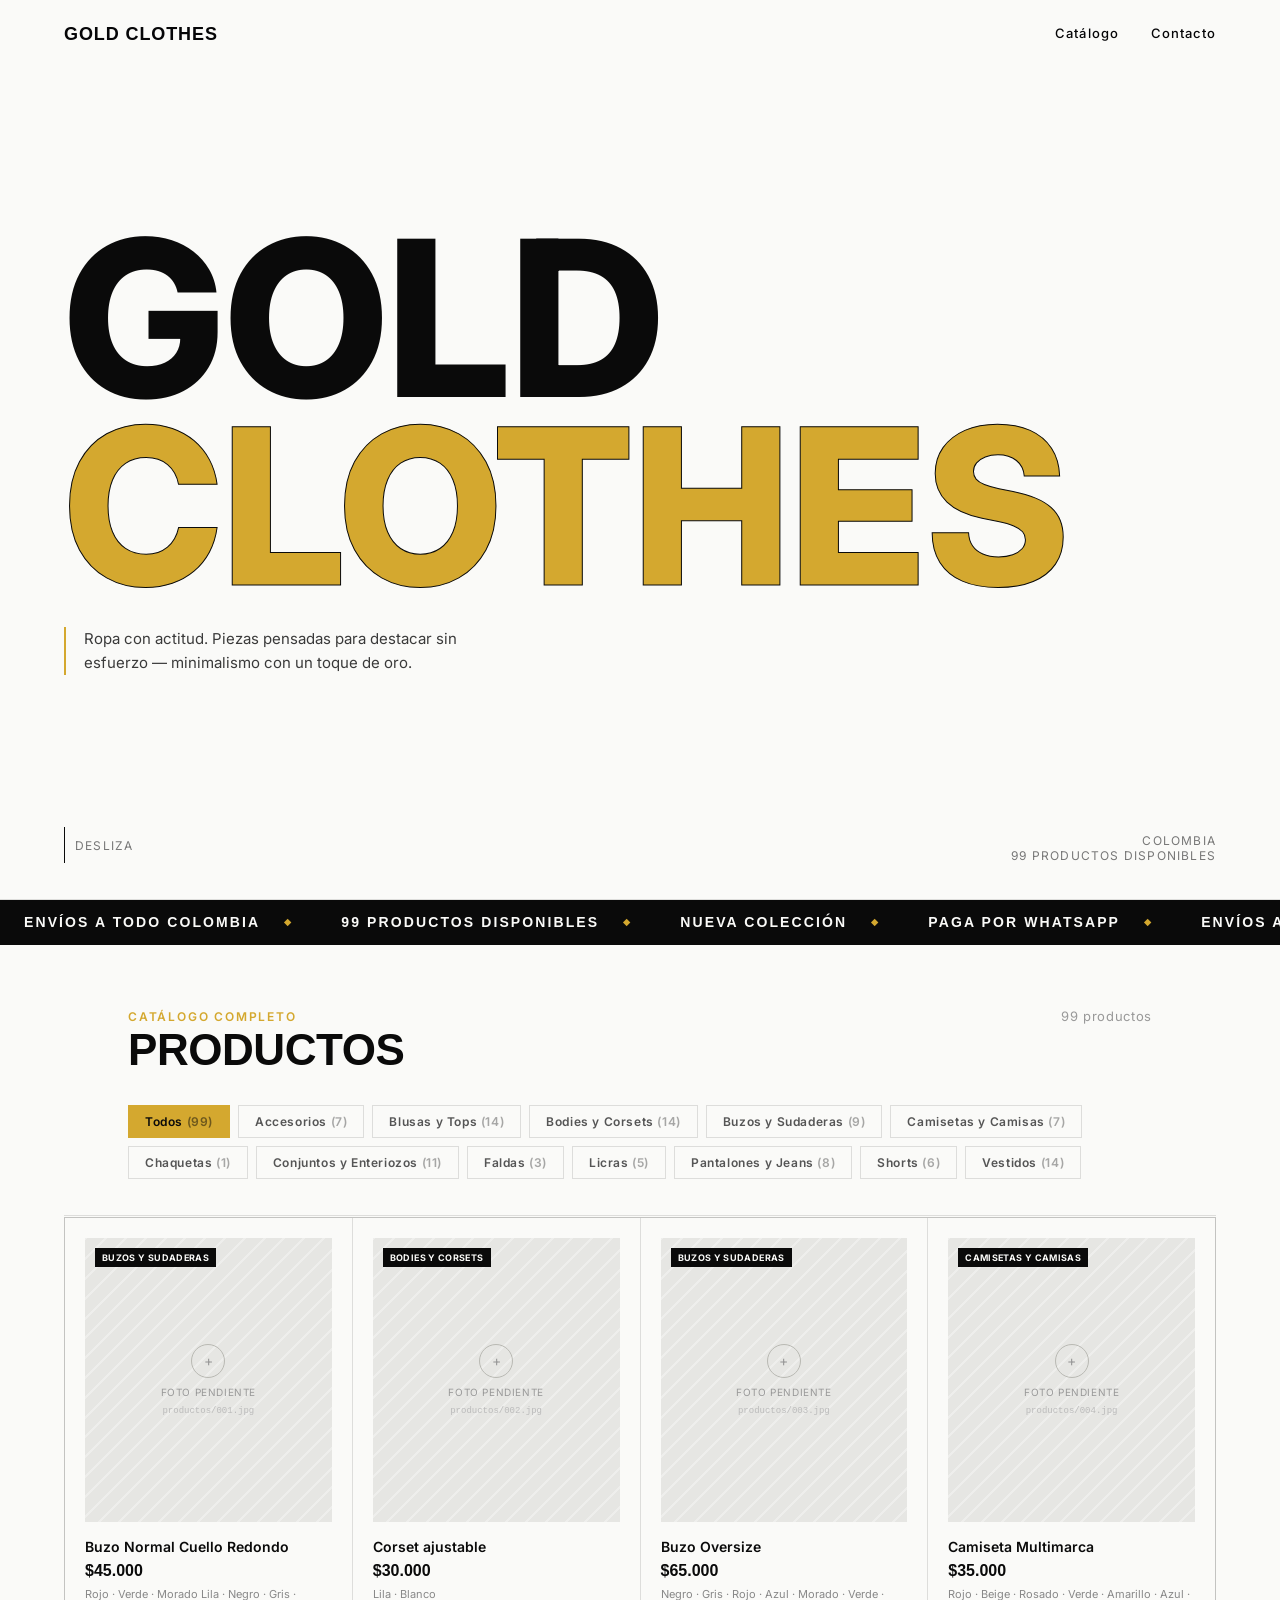
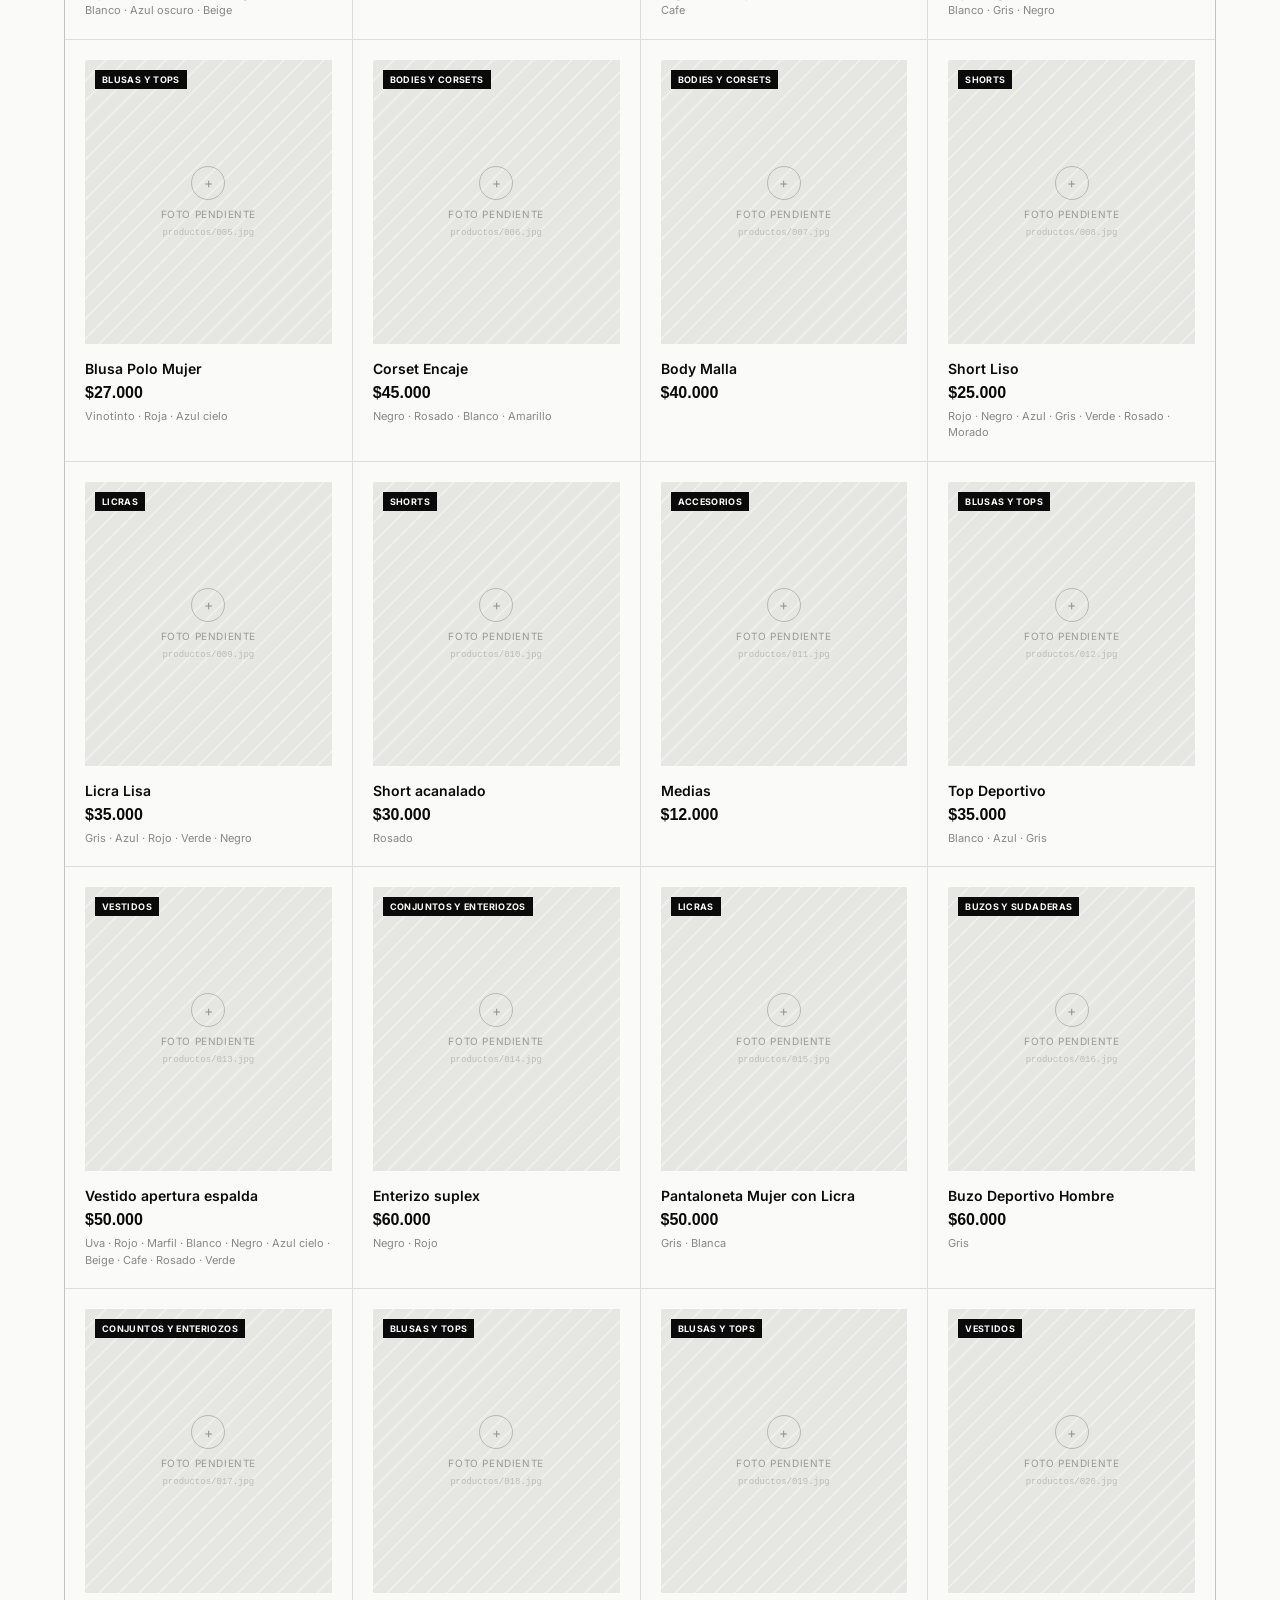
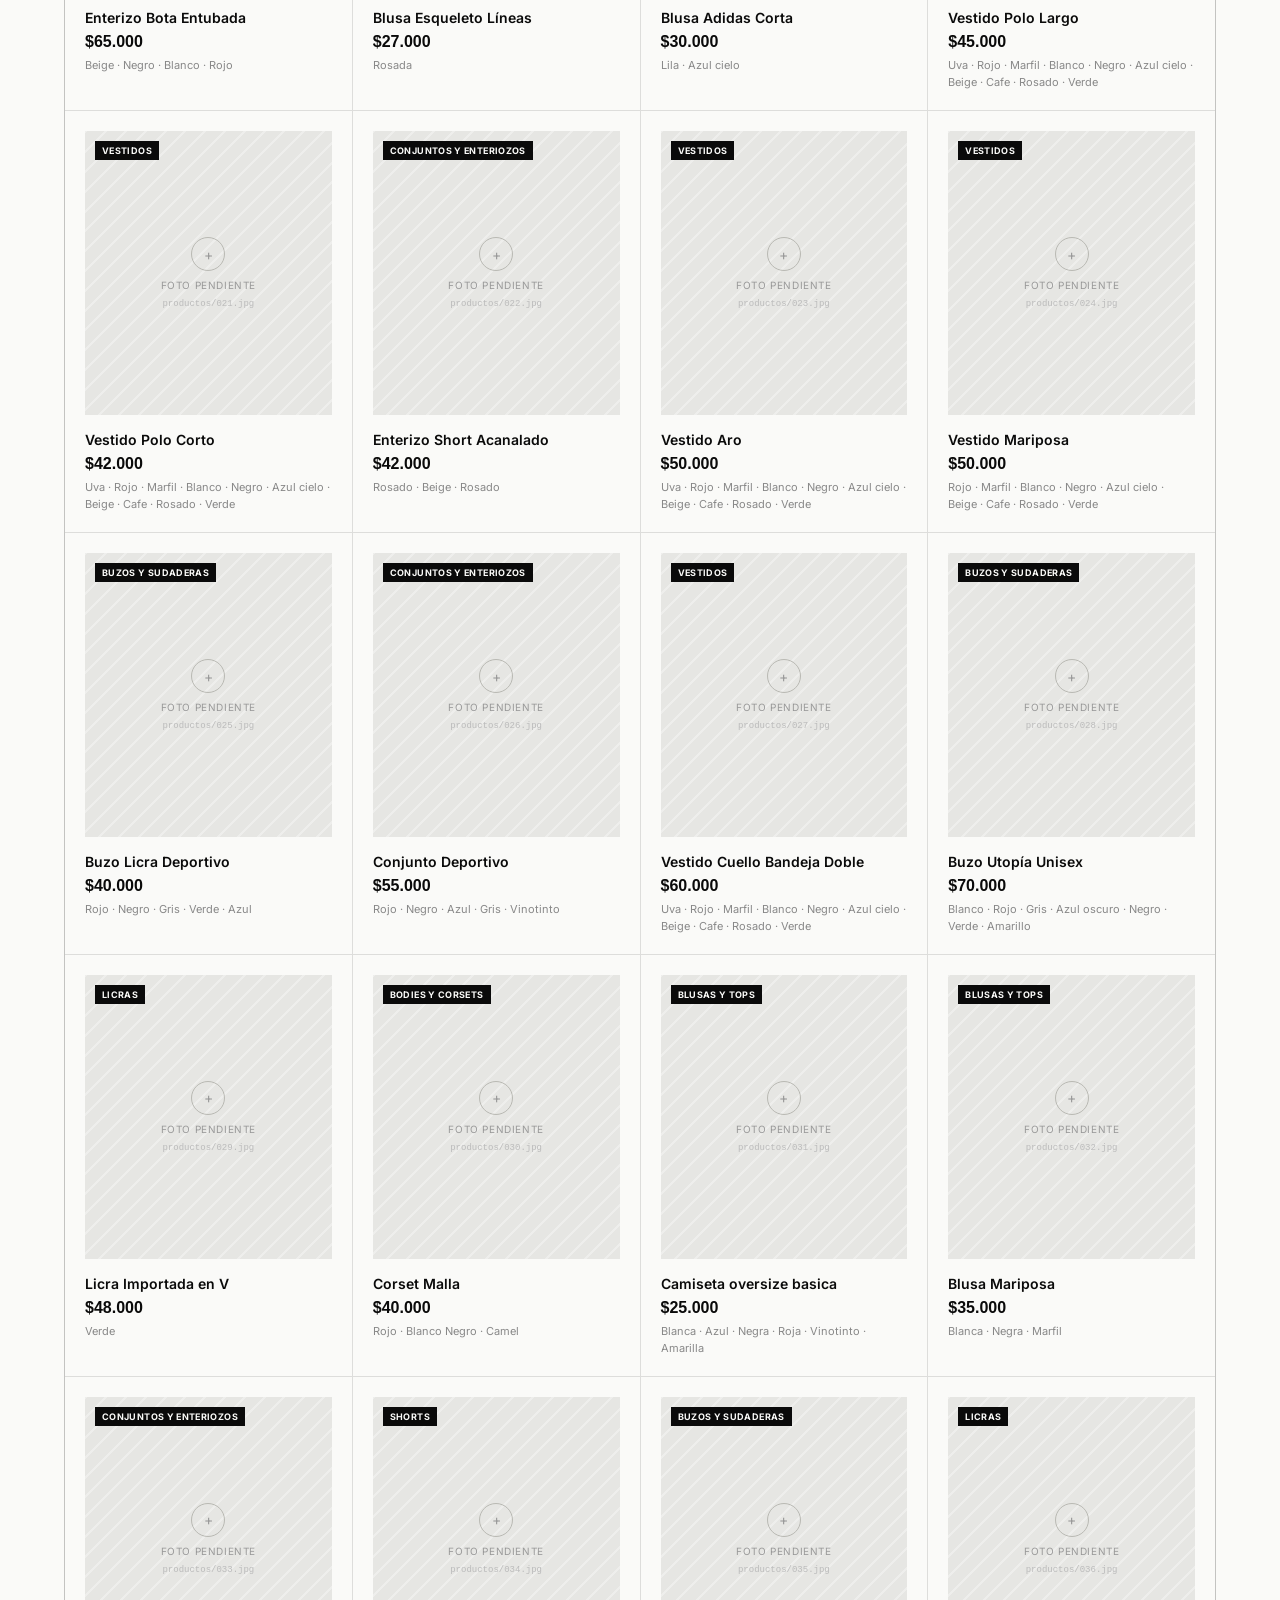
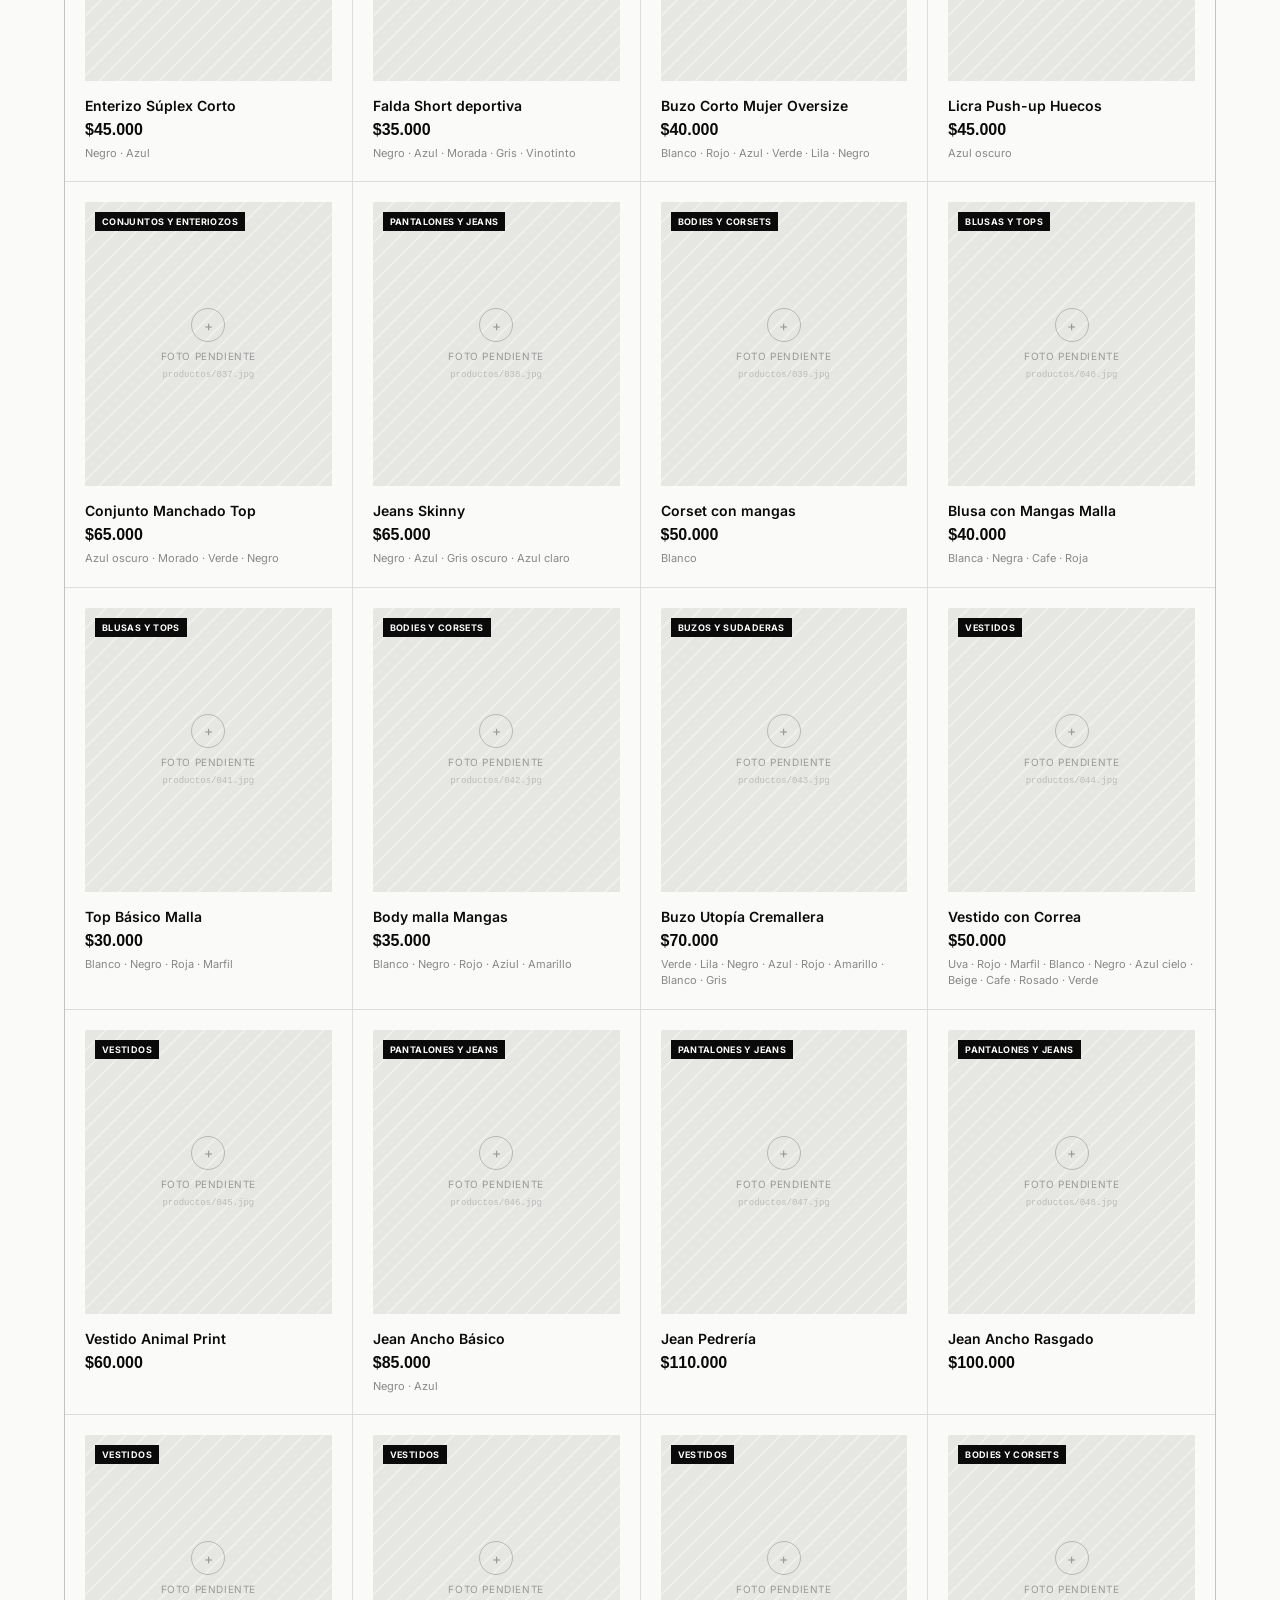
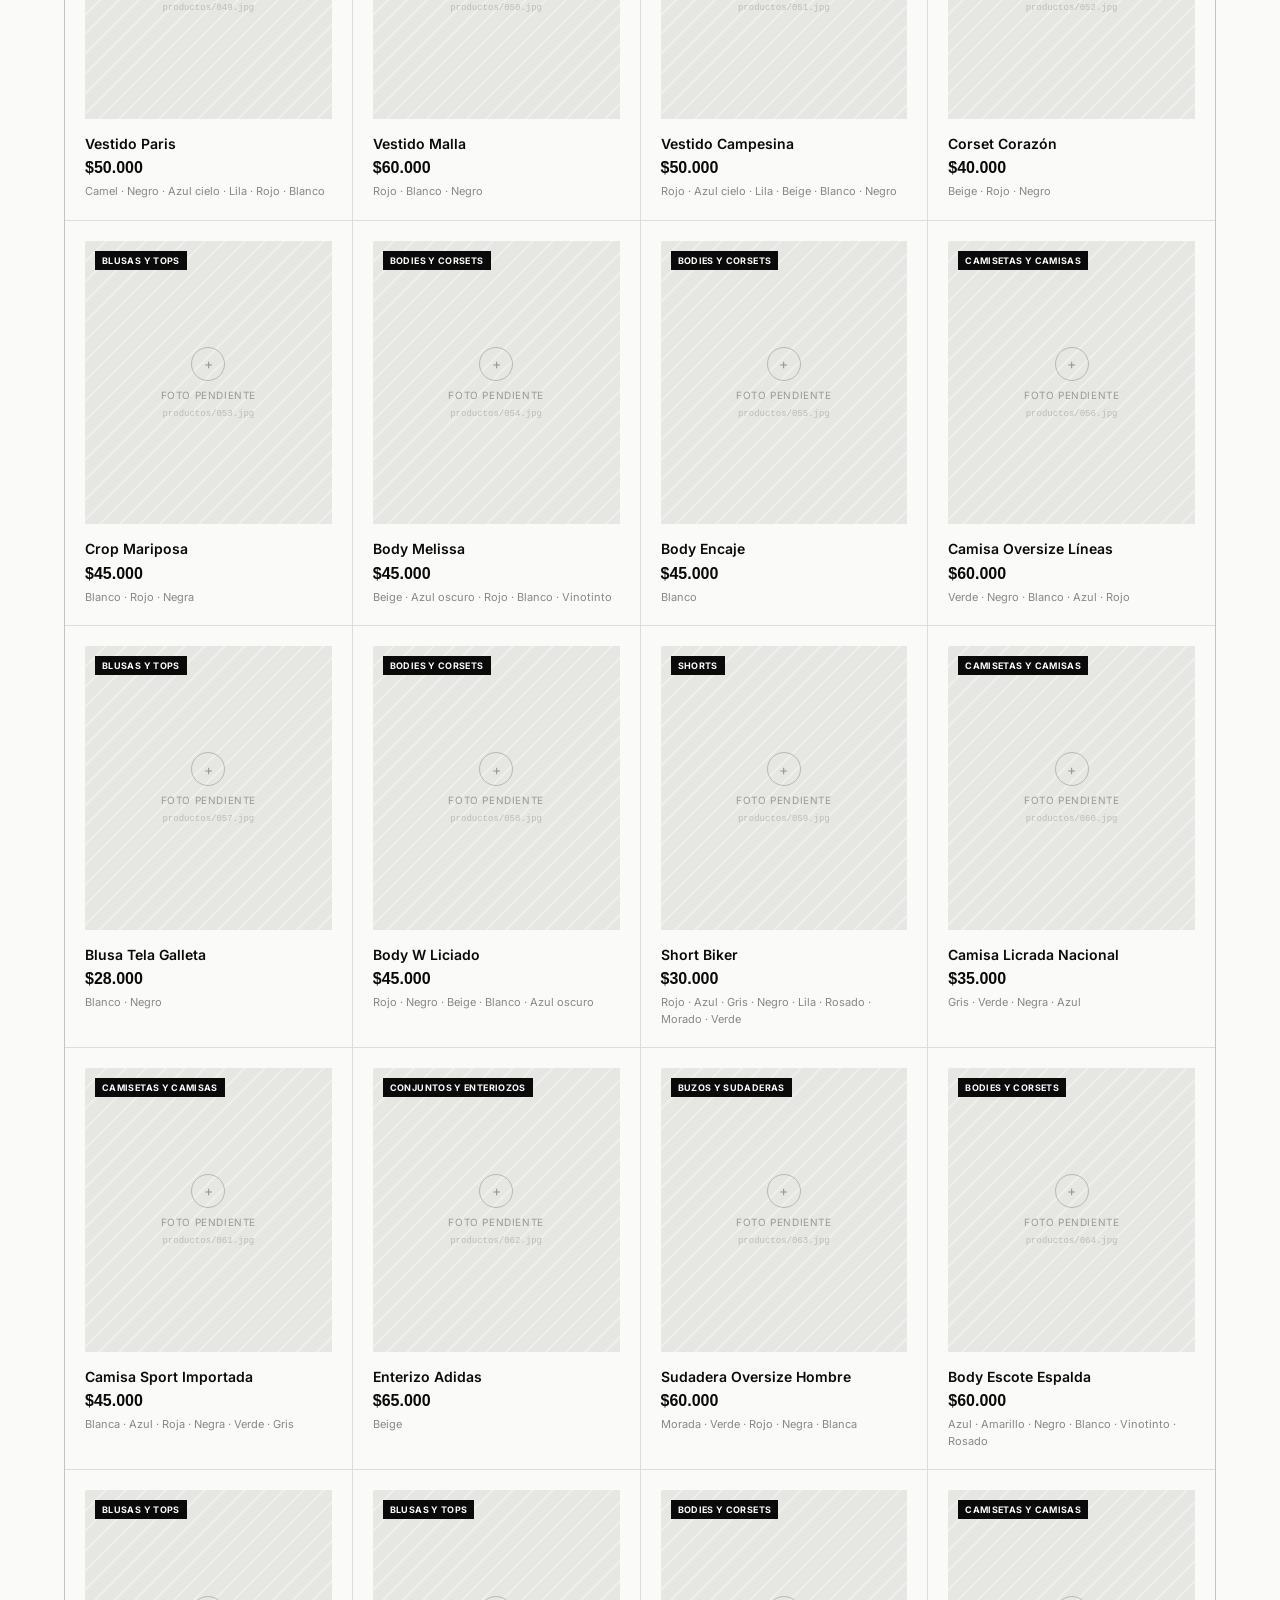
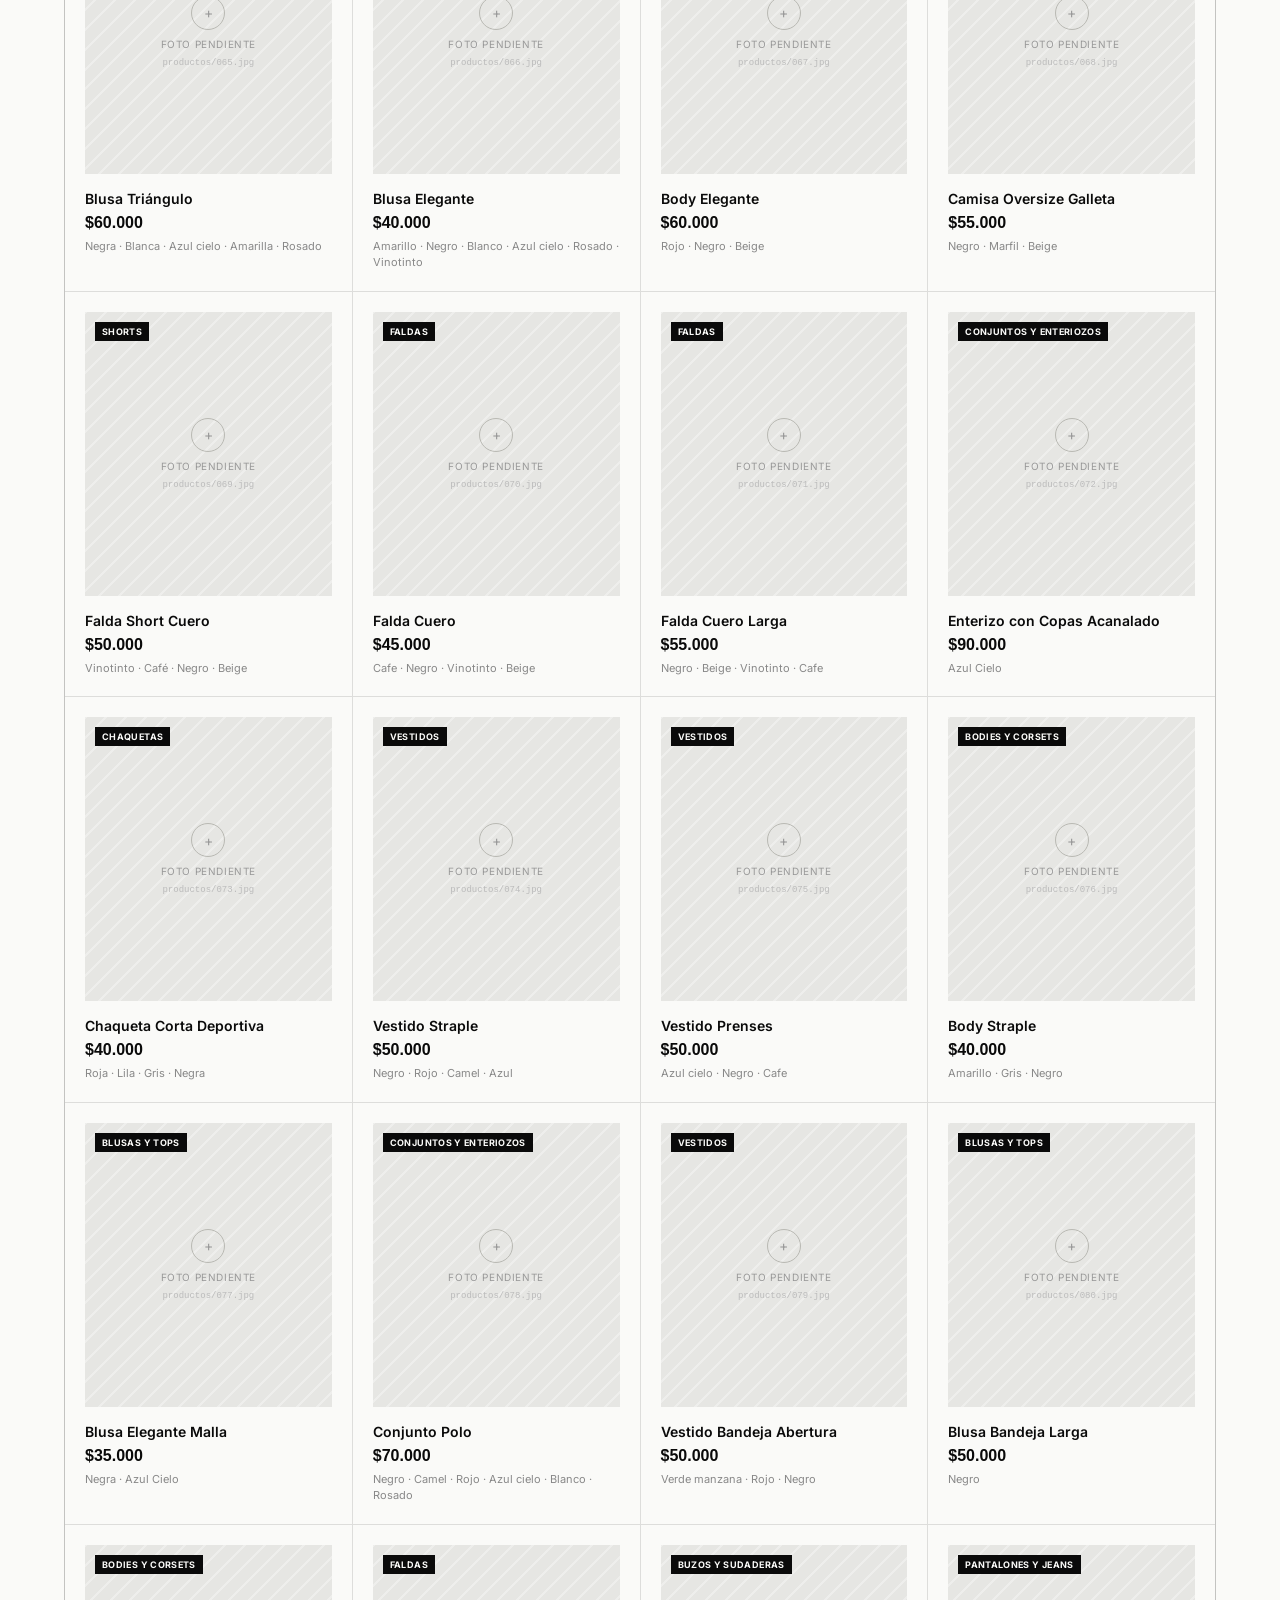
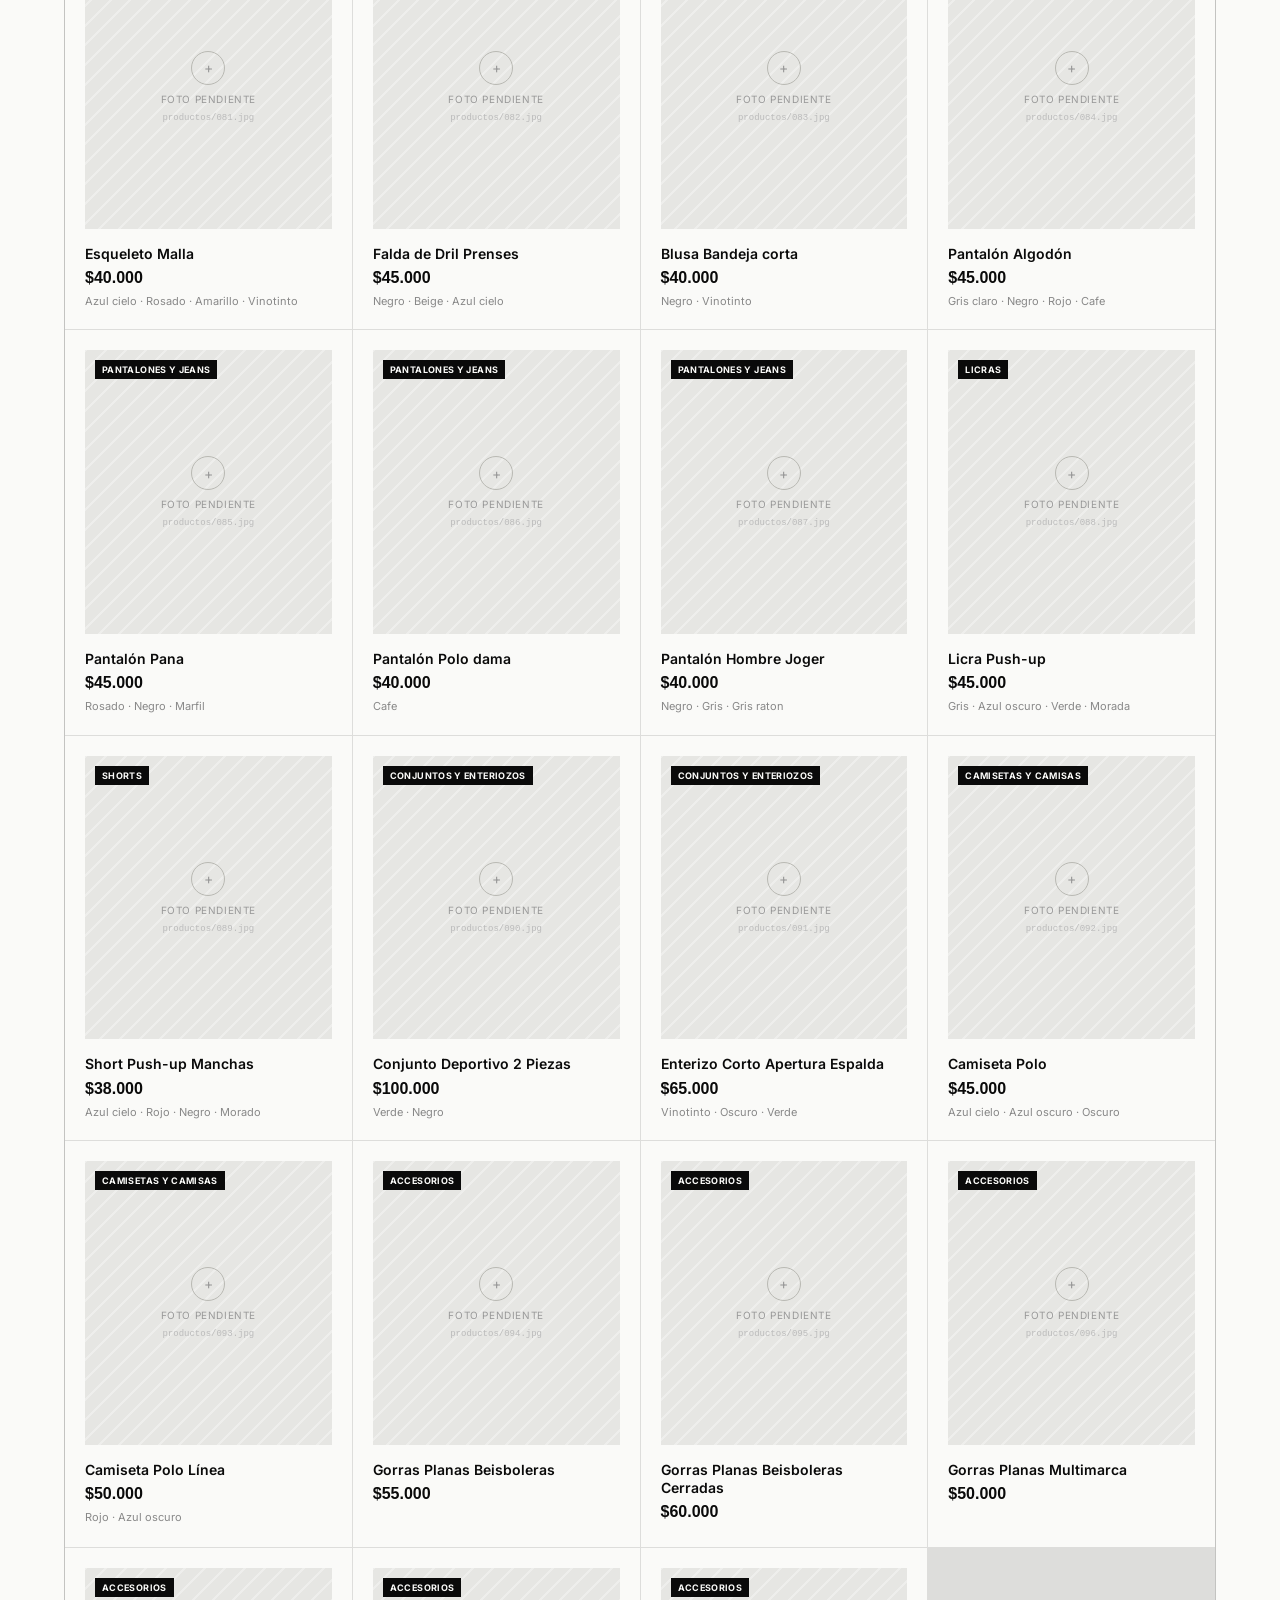
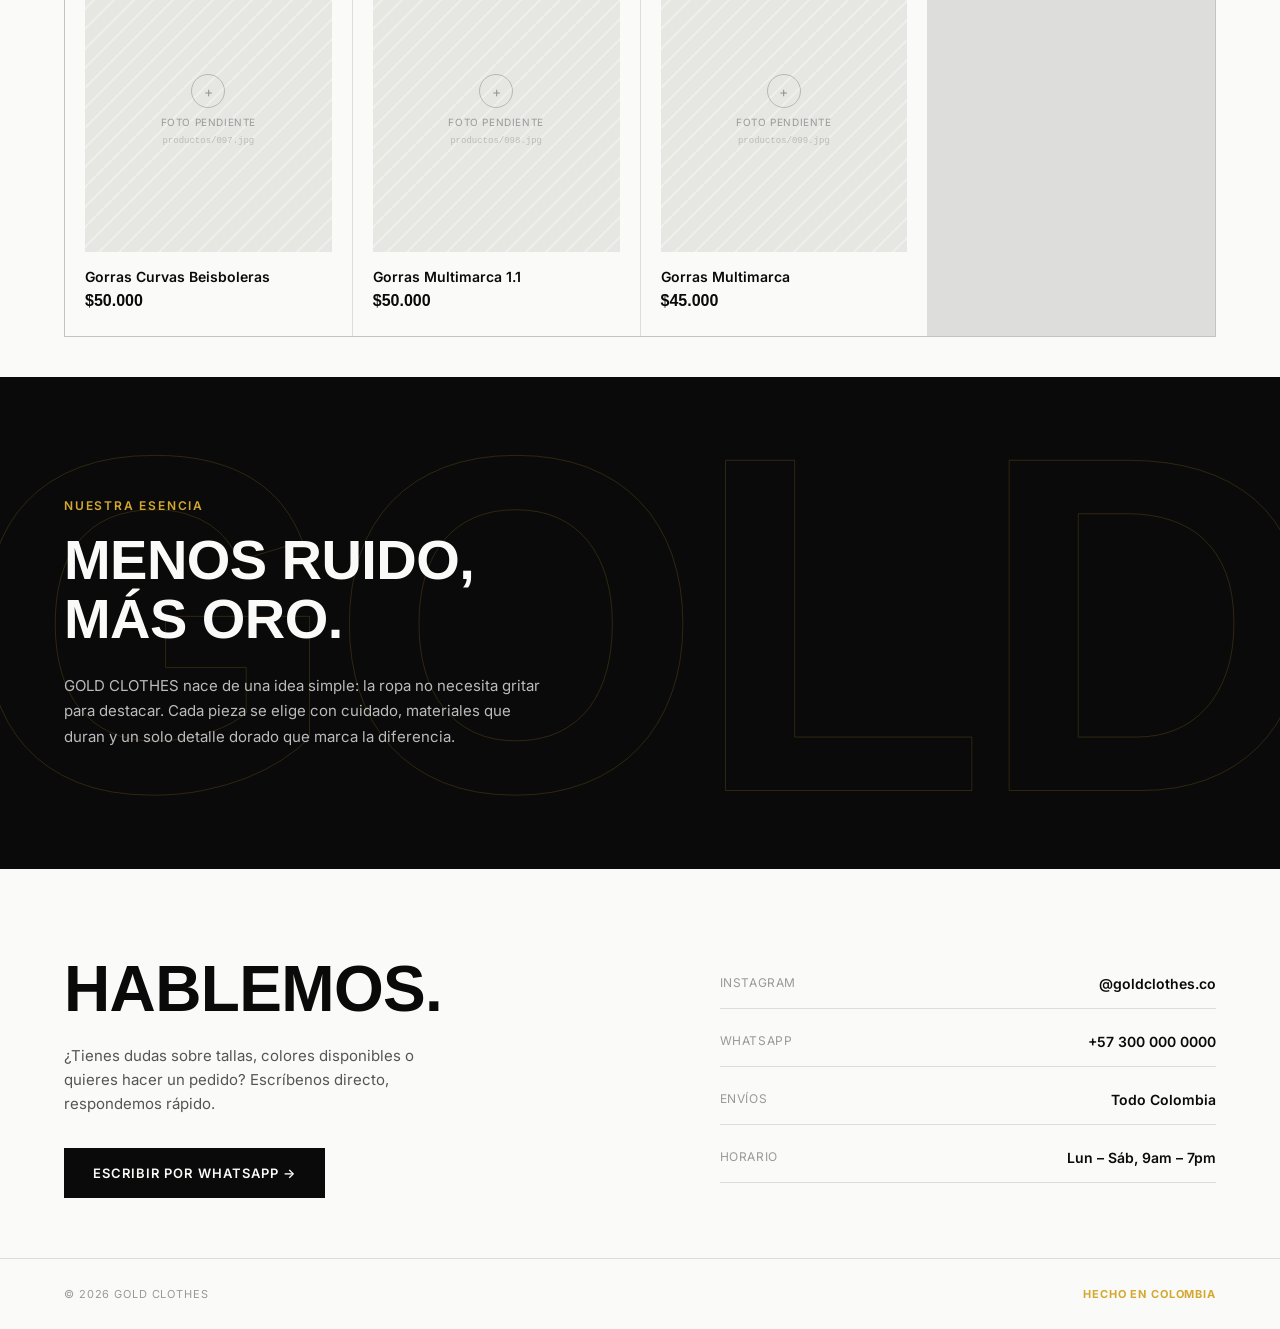
==== index.html @ e157f007 "fix index gold clothes" ====
<!DOCTYPE html>
<html lang="es">
<head>
<meta charset="UTF-8">
<meta name="viewport" content="width=device-width, initial-scale=1.0">
<title>GOLD CLOTHES</title>
<link rel="preconnect" href="https://fonts.googleapis.com">
<link rel="preconnect" href="https://fonts.gstatic.com" crossorigin>
<link href="https://fonts.googleapis.com/css2?family=Archivo+Expanded:wght@600;700;800&family=Inter:wght@400;500;600&display=swap" rel="stylesheet">
<style>
  :root{
    --negro: #0A0A0A;
    --blanco: #FAFAF8;
    --dorado: #D4A82F;
    --dorado-suave: #E8C766;
    --gris: #C9C9C4;
    --linea: rgba(10,10,10,0.12);
  }

  *{margin:0; padding:0; box-sizing:border-box;}
  html{scroll-behavior:smooth;}

  body{
    background:var(--blanco);
    color:var(--negro);
    font-family:'Inter', sans-serif;
    overflow-x:hidden;
  }

  h1,h2,h3,.display{
    font-family:'Archivo Expanded', sans-serif;
    text-transform:uppercase;
    letter-spacing:-0.01em;
  }

  a{color:inherit; text-decoration:none;}
  button{font-family:inherit; cursor:pointer; border:none; background:none;}

  /* ---------- NAV ---------- */
  nav{
    position:fixed; top:0; left:0; right:0;
    display:flex; justify-content:space-between; align-items:center;
    padding:24px 5vw;
    z-index:100;
    mix-blend-mode:difference;
    color:#fff;
  }
  .nav-logo{
    font-family:'Archivo Expanded', sans-serif;
    font-weight:800;
    font-size:18px;
    letter-spacing:0.05em;
  }
  .nav-links{display:flex; gap:32px; font-size:13px; letter-spacing:0.08em; font-weight:500;}
  .nav-links a{position:relative; padding-bottom:4px;}
  .nav-links a::after{
    content:''; position:absolute; bottom:0; left:0; width:0; height:1px;
    background:currentColor; transition:width 0.3s ease;
  }
  .nav-links a:hover::after{width:100%;}

  /* ---------- HERO ---------- */
  .hero{
    position:relative;
    min-height:100vh;
    display:flex;
    flex-direction:column;
    justify-content:center;
    padding:0 5vw;
    border-bottom:1px solid var(--linea);
  }
  .hero-title{
    font-size:clamp(70px, 17vw, 230px);
    line-height:0.86;
    font-weight:800;
    display:flex;
    flex-direction:column;
  }
  .hero-title span{display:block;}
  .hero-title .gold-word{
    color:var(--dorado);
    -webkit-text-stroke: 1px var(--negro);
  }
  .hero-sub{
    margin-top:28px;
    max-width:420px;
    font-size:15px;
    color:#3a3a3a;
    line-height:1.6;
    border-left:2px solid var(--dorado);
    padding-left:18px;
  }
  .hero-meta{
    position:absolute;
    bottom:36px;
    right:5vw;
    text-align:right;
    font-size:12px;
    letter-spacing:0.1em;
    color:#777;
  }
  .scroll-cue{
    position:absolute;
    bottom:36px; left:5vw;
    font-size:12px; letter-spacing:0.1em; color:#777;
    display:flex; align-items:center; gap:10px;
  }
  .scroll-cue::before{
    content:''; width:1px; height:36px; background:var(--negro);
    animation:scrollline 2s infinite ease-in-out;
    transform-origin:top;
  }
  @keyframes scrollline{
    0%{transform:scaleY(0); opacity:0;}
    50%{transform:scaleY(1); opacity:1;}
    100%{transform:scaleY(1); opacity:0;}
  }

  /* ---------- MARQUEE ---------- */
  .marquee-wrap{
    border-bottom:1px solid var(--linea);
    background:var(--negro);
    overflow:hidden;
    padding:14px 0;
  }
  .marquee{
    display:flex;
    white-space:nowrap;
    animation:marquee 22s linear infinite;
  }
  .marquee span{
    color:var(--blanco);
    font-family:'Archivo Expanded', sans-serif;
    font-size:14px;
    letter-spacing:0.15em;
    font-weight:600;
    padding:0 24px;
    display:flex;
    align-items:center;
    gap:24px;
  }
  .marquee span::after{content:'◆'; color:var(--dorado); font-size:9px;}
  @keyframes marquee{
    0%{transform:translateX(0);}
    100%{transform:translateX(-50%);}
  }

  /* ---------- SECTION LABEL ---------- */
  .section-label{
    display:flex; align-items:baseline; justify-content:space-between; flex-wrap:wrap; gap:14px;
    padding:60px 5vw 30px;
  }
  .section-label .tag{
    font-size:12px; letter-spacing:0.15em; color:var(--dorado); font-weight:600;
  }
  .section-label h2{
    font-size:clamp(28px, 4vw, 44px);
  }
  .section-label .count{
    font-size:13px; color:#999; letter-spacing:0.05em;
  }

  /* ---------- CATEGORY FILTER ---------- */
  .filter-bar{
    display:flex; flex-wrap:wrap; gap:8px;
    padding:0 5vw 36px;
    border-bottom:1px solid var(--linea);
  }
  .filter-chip{
    padding:8px 16px;
    font-size:12px;
    letter-spacing:0.05em;
    font-weight:600;
    border:1px solid var(--linea);
    color:#555;
    transition:all 0.2s ease;
    white-space:nowrap;
  }
  .filter-chip:hover{border-color:var(--negro); color:var(--negro);}
  .filter-chip.active{
    background:var(--negro);
    color:var(--blanco);
    border-color:var(--negro);
  }
  .filter-chip.active.is-gold{
    background:var(--dorado);
    color:var(--negro);
    border-color:var(--dorado);
  }

  /* ---------- PRODUCTS ---------- */
  .products{ padding:0 5vw 40px; }
  .product-grid{
    display:grid;
    grid-template-columns:repeat(4, 1fr);
    gap:1px;
    background:var(--linea);
    border:1px solid var(--linea);
    margin-top:1px;
  }
  .product{
    background:var(--blanco);
    padding:20px;
    display:flex; flex-direction:column;
    transition:background 0.25s ease;
  }
  .product:hover{background:#fff8e6;}
  .product-img{
    aspect-ratio:1/1.15;
    background:#eeeeec;
    margin-bottom:16px;
    overflow:hidden;
    position:relative;
    display:flex;
    align-items:center;
    justify-content:center;
  }
  .product-img img{width:100%; height:100%; object-fit:cover; display:block;}
  .placeholder{
    width:100%; height:100%;
    display:flex; flex-direction:column;
    align-items:center; justify-content:center;
    gap:8px;
    background:
      repeating-linear-gradient(135deg, #eeeeec 0 2px, #e6e6e3 2px 14px);
    color:#aaa;
    text-align:center;
    padding:14px;
  }
  .placeholder .ph-icon{
    width:34px; height:34px;
    border:1.5px solid #b9b9b3;
    border-radius:50%;
    display:flex; align-items:center; justify-content:center;
    color:#999;
    font-size:14px;
  }
  .placeholder .ph-label{
    font-size:10px;
    letter-spacing:0.06em;
    color:#999;
    text-transform:uppercase;
  }
  .placeholder .ph-file{
    font-size:9px;
    color:#bbb;
    font-family:monospace;
  }
  .product-cat-tag{
    position:absolute; top:10px; left:10px;
    background:var(--negro);
    color:var(--blanco);
    font-size:9px; font-weight:700;
    letter-spacing:0.04em;
    padding:4px 7px;
    text-transform:uppercase;
  }
  .product h4{
    font-family:'Inter', sans-serif;
    font-weight:600;
    font-size:14px;
    text-transform:none;
    margin-bottom:6px;
    line-height:1.3;
  }
  .product .price{
    font-family:'Archivo Expanded', sans-serif;
    font-weight:700;
    font-size:16px;
    color:var(--negro);
    margin-bottom:6px;
  }
  .product .colors{
    font-size:11px;
    color:#888;
    line-height:1.5;
  }
  .empty-state{
    grid-column:1/-1;
    padding:60px 20px;
    text-align:center;
    color:#999;
    font-size:14px;
    background:var(--blanco);
  }

  /* ---------- SIGNATURE ---------- */
  .signature{
    position:relative;
    padding:120px 5vw;
    background:var(--negro);
    color:var(--blanco);
    overflow:hidden;
    border-top:1px solid var(--linea);
  }
  .signature-bg{
    position:absolute;
    top:50%; left:50%;
    transform:translate(-50%,-50%);
    font-size:min(40vw, 480px);
    font-family:'Archivo Expanded', sans-serif;
    font-weight:800;
    color:transparent;
    -webkit-text-stroke:1px rgba(212,168,47,0.18);
    white-space:nowrap;
    user-select:none;
    pointer-events:none;
    letter-spacing:-0.02em;
  }
  .signature-content{ position:relative; max-width:640px; }
  .signature .tag{
    color:var(--dorado); font-size:12px; letter-spacing:0.15em; font-weight:600; margin-bottom:18px; display:block;
  }
  .signature h2{
    font-size:clamp(32px, 5vw, 56px);
    line-height:1.05;
    margin-bottom:24px;
  }
  .signature p{
    font-size:15px;
    line-height:1.7;
    color:#bbb;
    max-width:480px;
  }

  /* ---------- CONTACT ---------- */
  .contact{
    padding:90px 5vw 60px;
    display:grid;
    grid-template-columns:1.2fr 1fr;
    gap:60px;
    border-bottom:1px solid var(--linea);
  }
  .contact h2{
    font-size:clamp(36px, 6vw, 64px);
    line-height:0.95;
    margin-bottom:24px;
  }
  .contact-desc{
    font-size:15px; color:#555; max-width:380px; line-height:1.6; margin-bottom:32px;
  }
  .contact-btn{
    display:inline-flex; align-items:center; gap:10px;
    background:var(--negro); color:var(--blanco);
    padding:16px 28px;
    font-size:13px; letter-spacing:0.08em; font-weight:600;
    border:1px solid var(--negro);
    transition:background 0.25s, color 0.25s;
  }
  .contact-btn:hover{background:var(--dorado); color:var(--negro); border-color:var(--dorado);}
  .contact-info{ display:flex; flex-direction:column; gap:24px; justify-content:center; }
  .info-row{
    display:flex; justify-content:space-between;
    border-bottom:1px solid var(--linea);
    padding-bottom:16px;
    font-size:14px;
  }
  .info-row .label{color:#999; letter-spacing:0.05em; font-size:12px;}
  .info-row .value{font-weight:600;}

  /* ---------- FOOTER ---------- */
  footer{
    padding:28px 5vw;
    display:flex; justify-content:space-between; align-items:center;
    font-size:11px; letter-spacing:0.08em; color:#999;
  }
  footer .dorado{color:var(--dorado); font-weight:700;}

  /* ---------- RESPONSIVE ---------- */
  @media (max-width:860px){
    nav{padding:18px 6vw;}
    .nav-links{gap:18px; font-size:11px;}
    .product-grid{grid-template-columns:repeat(2,1fr);}
    .contact{grid-template-columns:1fr; padding:60px 6vw;}
    .signature{padding:80px 6vw;}
    .section-label{padding:48px 6vw 24px;}
    .products{padding:0 6vw 24px;}
    .filter-bar{padding:0 6vw 28px;}
  }

  @media (prefers-reduced-motion: reduce){
    .marquee{animation:none;}
    .scroll-cue::before{animation:none;}
  }

  :focus-visible{ outline:2px solid var(--dorado); outline-offset:3px; }
</style>
</head>
<body>

<nav>
  <div class="nav-logo">GOLD CLOTHES</div>
  <div class="nav-links">
    <a href="#productos">Catálogo</a>
    <a href="#contacto">Contacto</a>
  </div>
</nav>

<section class="hero">
  <div class="hero-title">
    <span>GOLD</span>
    <span class="gold-word">CLOTHES</span>
  </div>
  <p class="hero-sub">Ropa con actitud. Piezas pensadas para destacar sin esfuerzo — minimalismo con un toque de oro.</p>
  <div class="scroll-cue">DESLIZA</div>
  <div class="hero-meta">COLOMBIA<br>99 PRODUCTOS DISPONIBLES</div>
</section>

<div class="marquee-wrap">
  <div class="marquee" id="marquee"></div>
</div>

<section id="productos" class="products">
  <div class="section-label">
    <div>
      <span class="tag">CATÁLOGO COMPLETO</span>
      <h2>Productos</h2>
    </div>
    <span class="count" id="result-count"></span>
  </div>

  <div class="filter-bar" id="filter-bar"></div>

  <div class="product-grid" id="product-grid"></div>
</section>

<section class="signature">
  <div class="signature-bg">GOLD</div>
  <div class="signature-content">
    <span class="tag">NUESTRA ESENCIA</span>
    <h2>Menos ruido,<br>más oro.</h2>
    <p>GOLD CLOTHES nace de una idea simple: la ropa no necesita gritar para destacar. Cada pieza se elige con cuidado, materiales que duran y un solo detalle dorado que marca la diferencia.</p>
  </div>
</section>

<section id="contacto" class="contact">
  <div>
    <h2>Hablemos.</h2>
    <p class="contact-desc">¿Tienes dudas sobre tallas, colores disponibles o quieres hacer un pedido? Escríbenos directo, respondemos rápido.</p>
    <a href="https://wa.me/573000000000" class="contact-btn" target="_blank" rel="noopener">
      ESCRIBIR POR WHATSAPP →
    </a>
  </div>
  <div class="contact-info">
    <div class="info-row">
      <span class="label">INSTAGRAM</span>
      <span class="value">@goldclothes.co</span>
    </div>
    <div class="info-row">
      <span class="label">WHATSAPP</span>
      <span class="value">+57 300 000 0000</span>
    </div>
    <div class="info-row">
      <span class="label">ENVÍOS</span>
      <span class="value">Todo Colombia</span>
    </div>
    <div class="info-row">
      <span class="label">HORARIO</span>
      <span class="value">Lun – Sáb, 9am – 7pm</span>
    </div>
  </div>
</section>

<footer>
  <span>© 2026 GOLD CLOTHES</span>
  <span class="dorado">HECHO EN COLOMBIA</span>
</footer>

<script src="products.js"></script>
<script>
(function(){
  const grid = document.getElementById('product-grid');
  const filterBar = document.getElementById('filter-bar');
  const resultCount = document.getElementById('result-count');
  const marquee = document.getElementById('marquee');
  let activeCategory = 'Todos';

  const fmtPrice = (n) => '$' + n.toLocaleString('es-CO');

  function render(){
    const list = activeCategory === 'Todos'
      ? PRODUCTS
      : PRODUCTS.filter(p => p.category === activeCategory);

    resultCount.textContent = list.length + (list.length === 1 ? ' producto' : ' productos');

    if(list.length === 0){
      grid.innerHTML = '<div class="empty-state">No hay productos en esta categoría todavía.</div>';
      return;
    }

    grid.innerHTML = list.map(p => `
      <div class="product">
        <div class="product-img">
          <span class="product-cat-tag">${p.category}</span>
          <img src="${p.img}" alt="${p.name}">
          <div class="placeholder" style="display:none;">
            <div class="ph-icon">+</div>
            <div class="ph-label">Foto pendiente</div>
            <div class="ph-file">${p.img}</div>
          </div>
        </div>
        <h4>${p.name}</h4>
        <div class="price">${fmtPrice(p.price)}</div>
        ${p.colors.length ? `<div class="colors">${p.colors.join(' · ')}</div>` : ''}
      </div>
    `).join('');

    // Si la imagen real no existe todavía, mostrar el placeholder en su lugar
    grid.querySelectorAll('.product-img').forEach(box => {
      const img = box.querySelector('img');
      const ph = box.querySelector('.placeholder');
      img.addEventListener('error', () => {
        img.style.display = 'none';
        ph.style.display = 'flex';
      });
    });
  }

  function renderFilters(){
    const cats = ['Todos', ...CATEGORIES];
    filterBar.innerHTML = cats.map(c => {
      const n = c === 'Todos' ? PRODUCTS.length : PRODUCTS.filter(p => p.category === c).length;
      return `<button class="filter-chip ${c===activeCategory?'active is-gold':''}" data-cat="${c}">${c} <span style="opacity:.5">(${n})</span></button>`;
    }).join('');

    filterBar.querySelectorAll('.filter-chip').forEach(btn => {
      btn.addEventListener('click', () => {
        activeCategory = btn.dataset.cat;
        filterBar.querySelectorAll('.filter-chip').forEach(b => b.classList.remove('active','is-gold'));
        btn.classList.add('active','is-gold');
        render();
      });
    });
  }

  function renderMarquee(){
    const items = ['ENVÍOS A TODO COLOMBIA','99 PRODUCTOS DISPONIBLES','NUEVA COLECCIÓN','PAGA POR WHATSAPP'];
    const doubled = [...items, ...items];
    marquee.innerHTML = doubled.map(t => `<span>${t}</span>`).join('');
  }

  renderFilters();
  render();
  renderMarquee();
})();
</script>

</body>
</html>
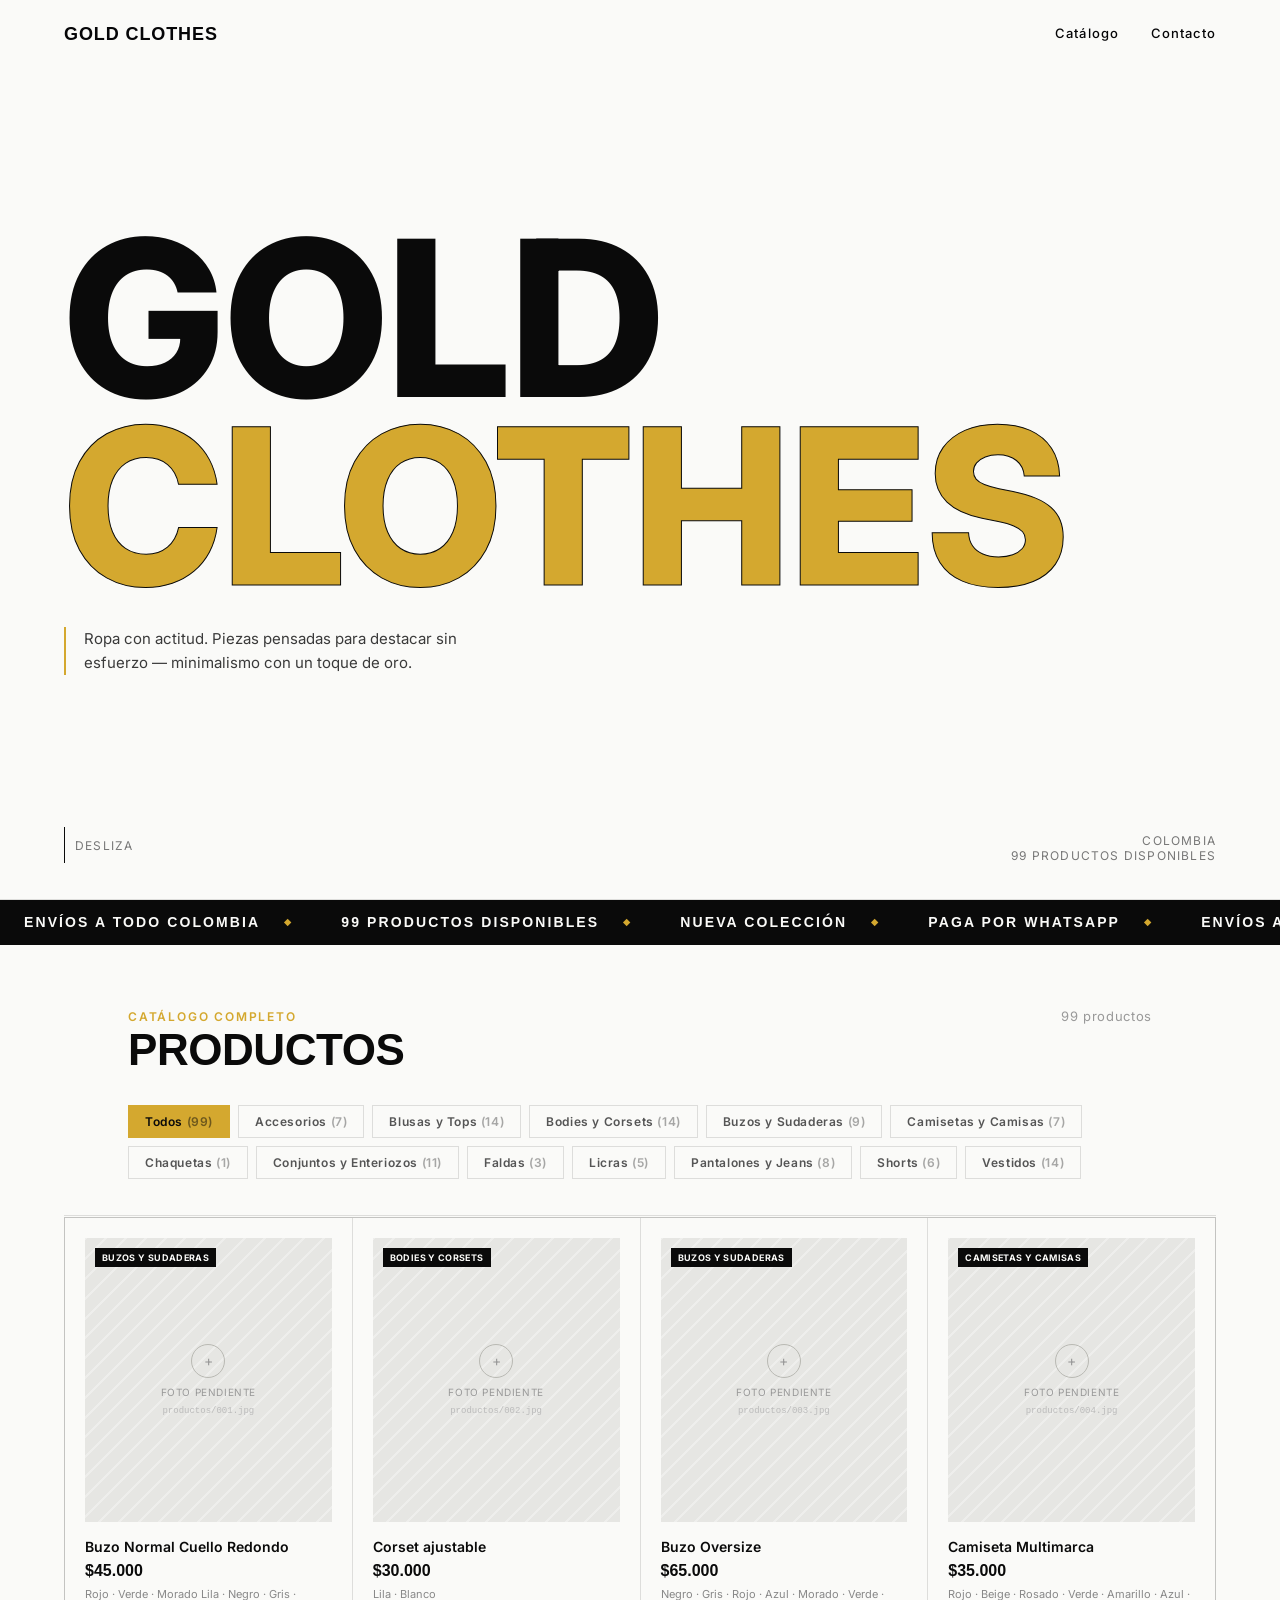
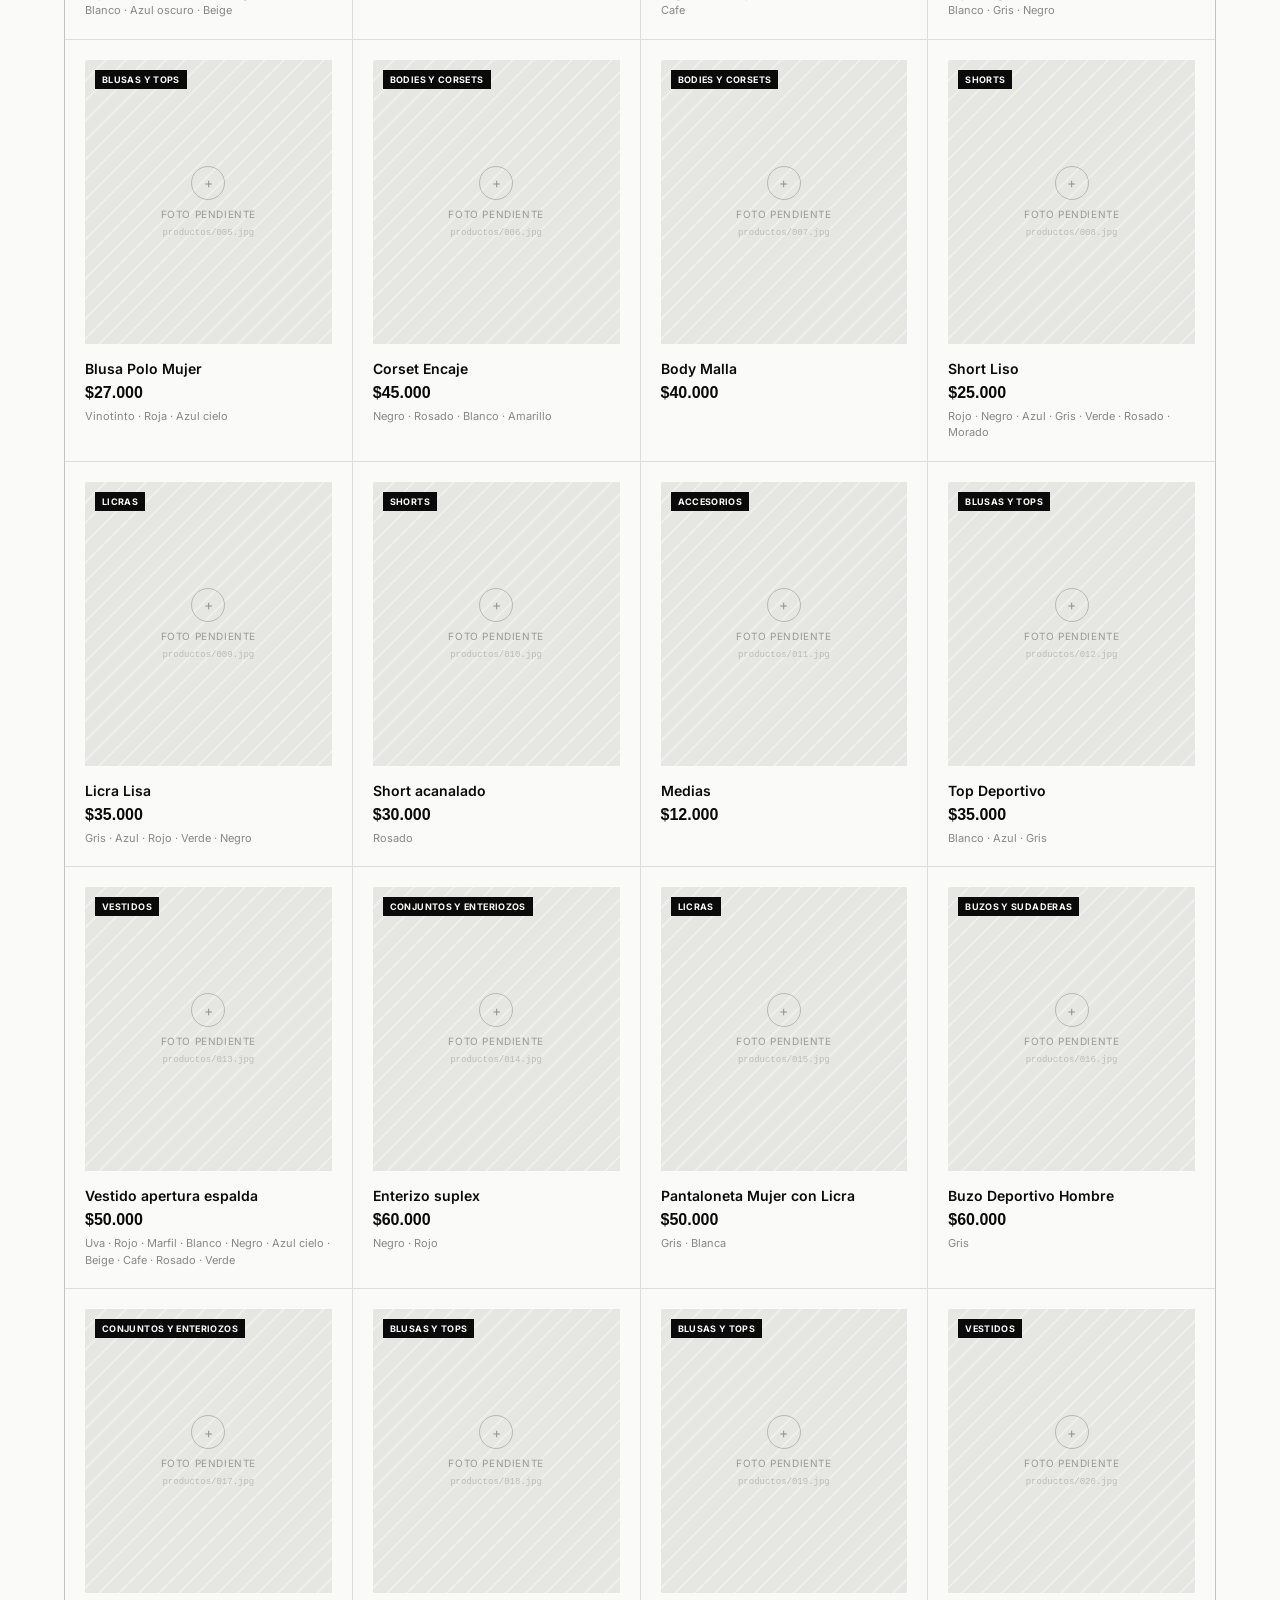
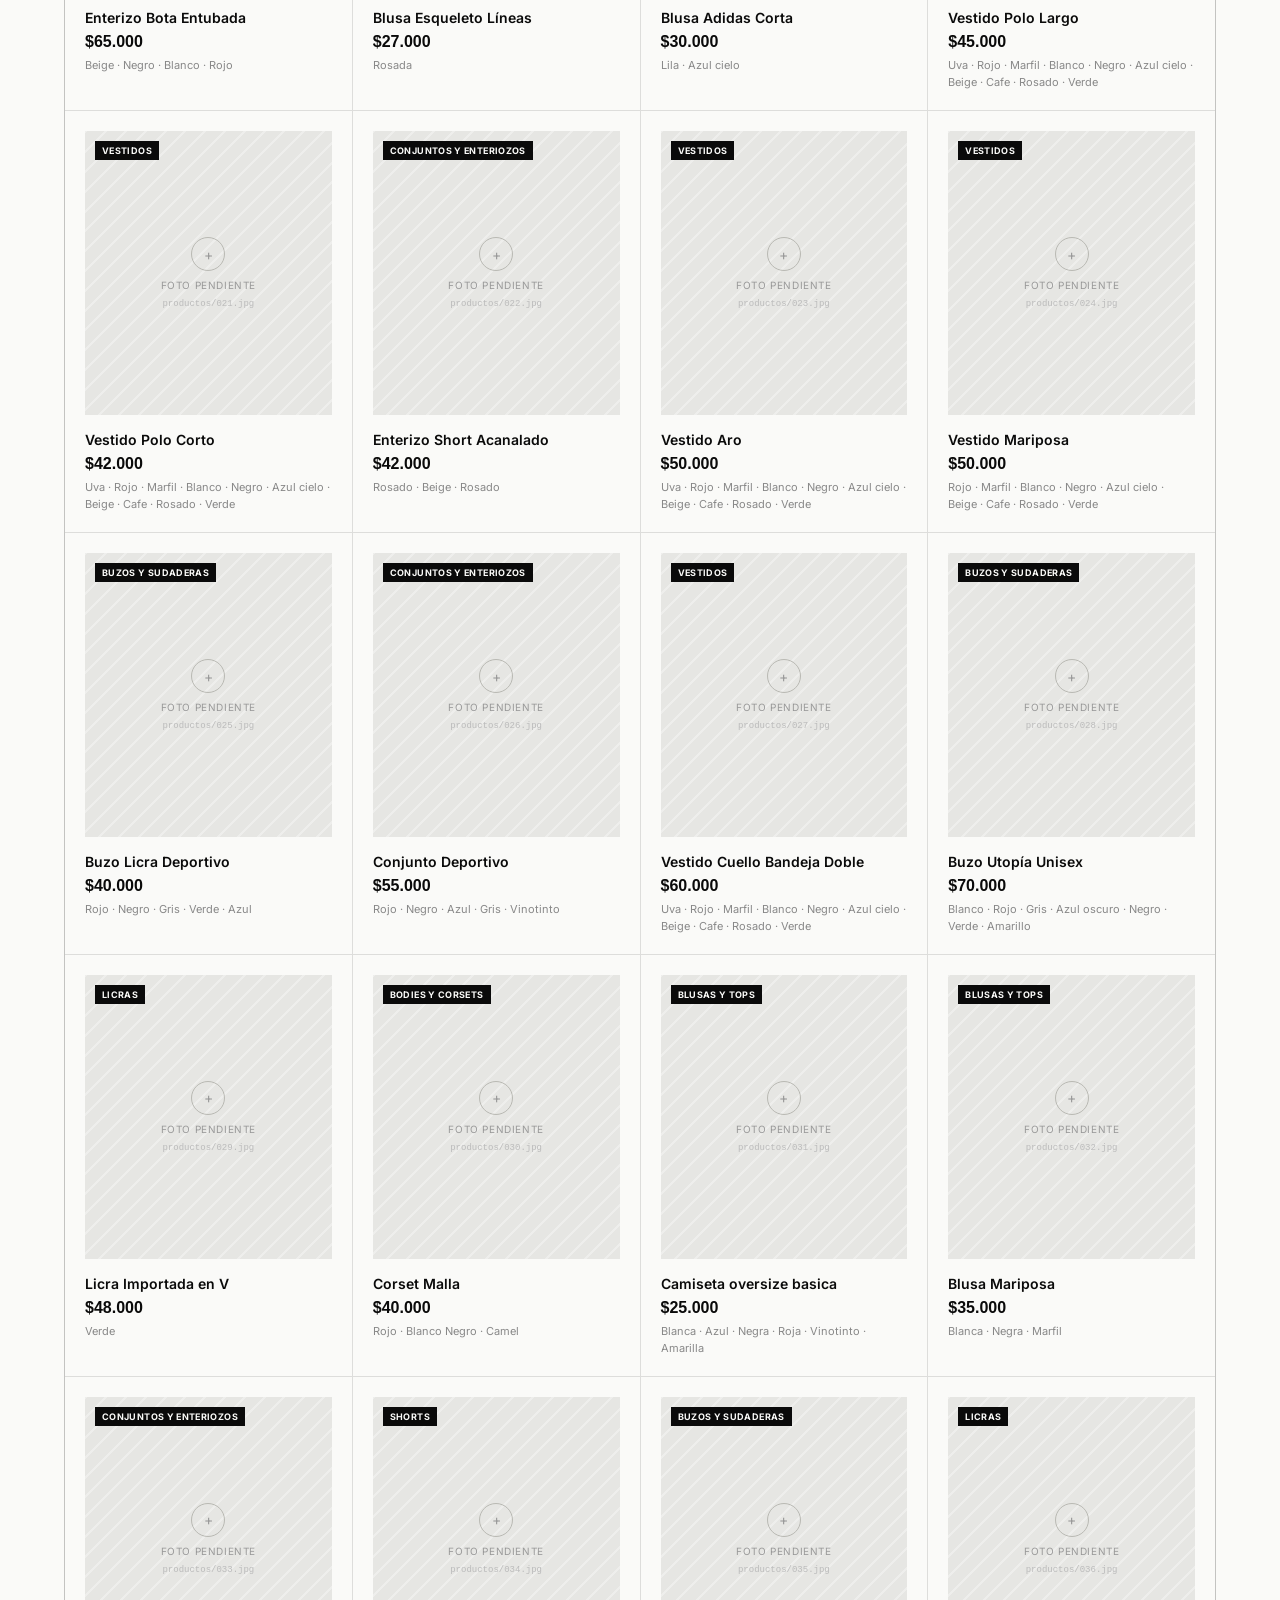
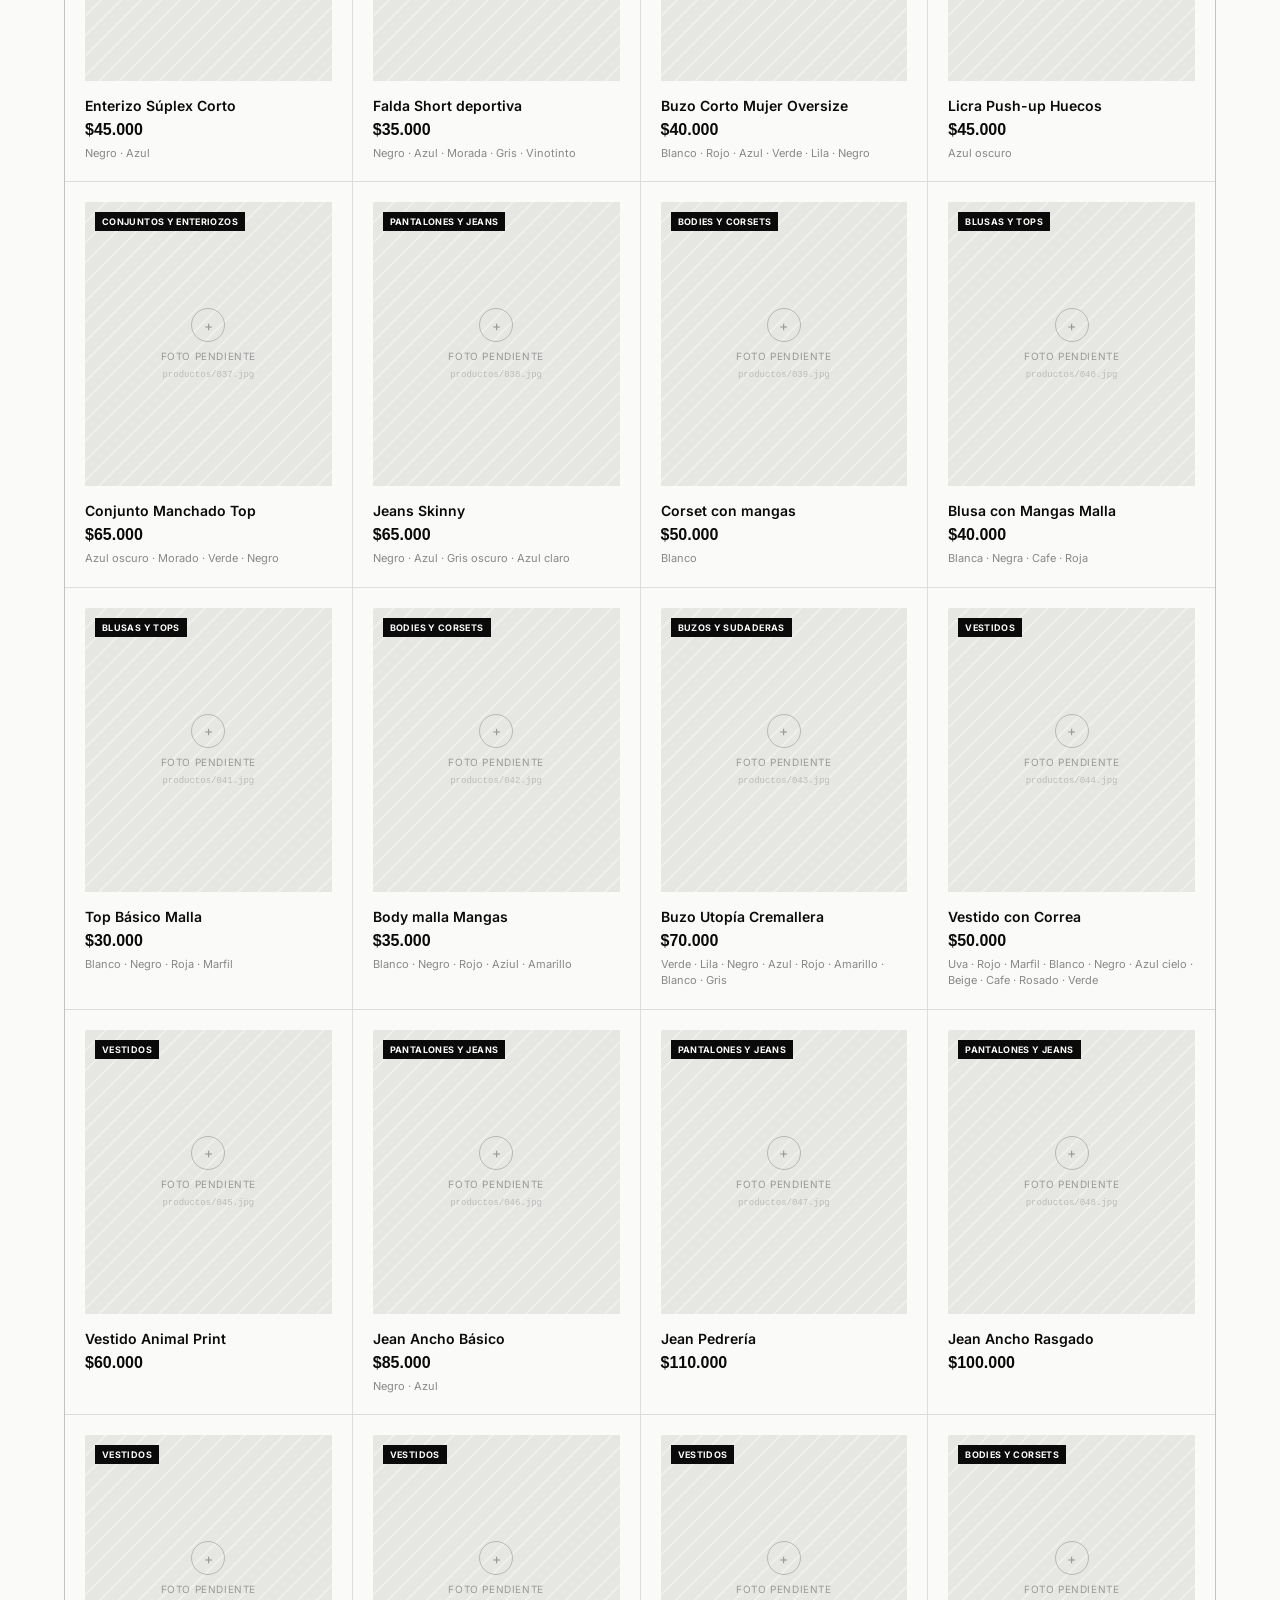
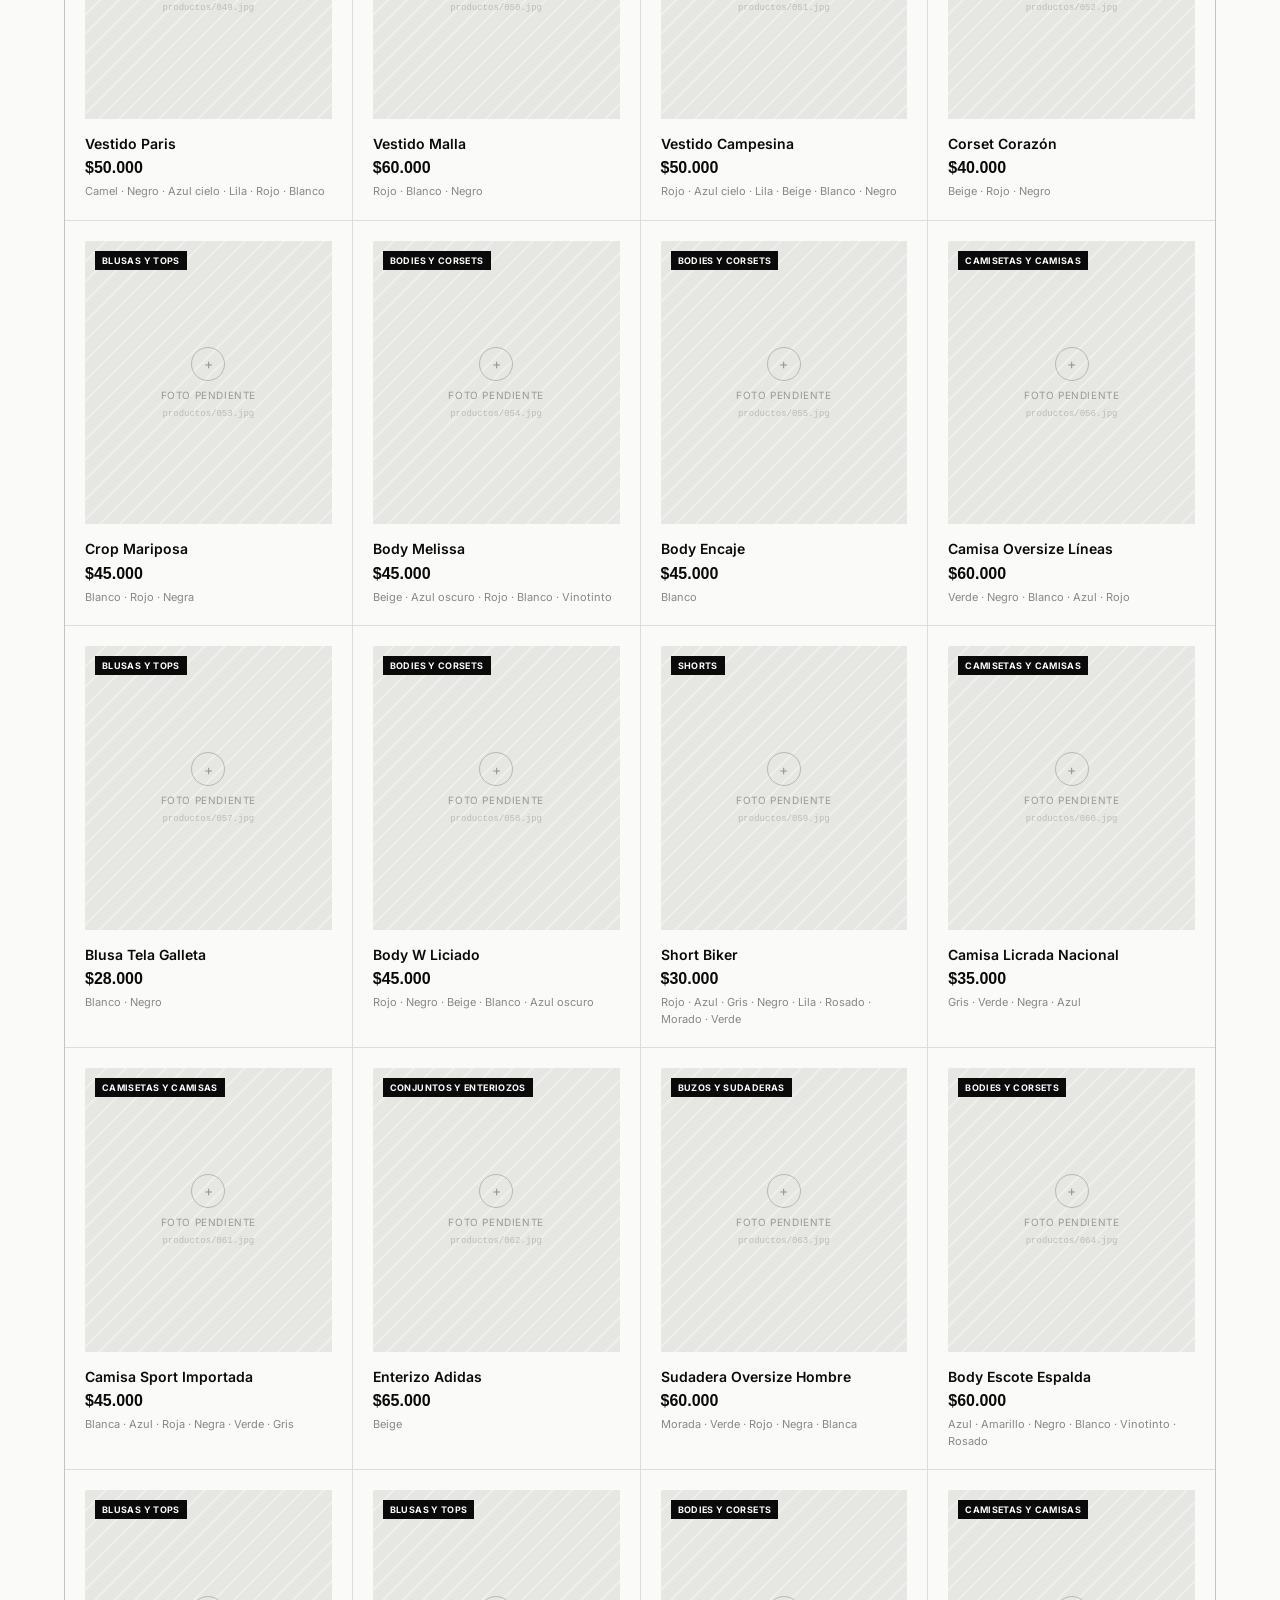
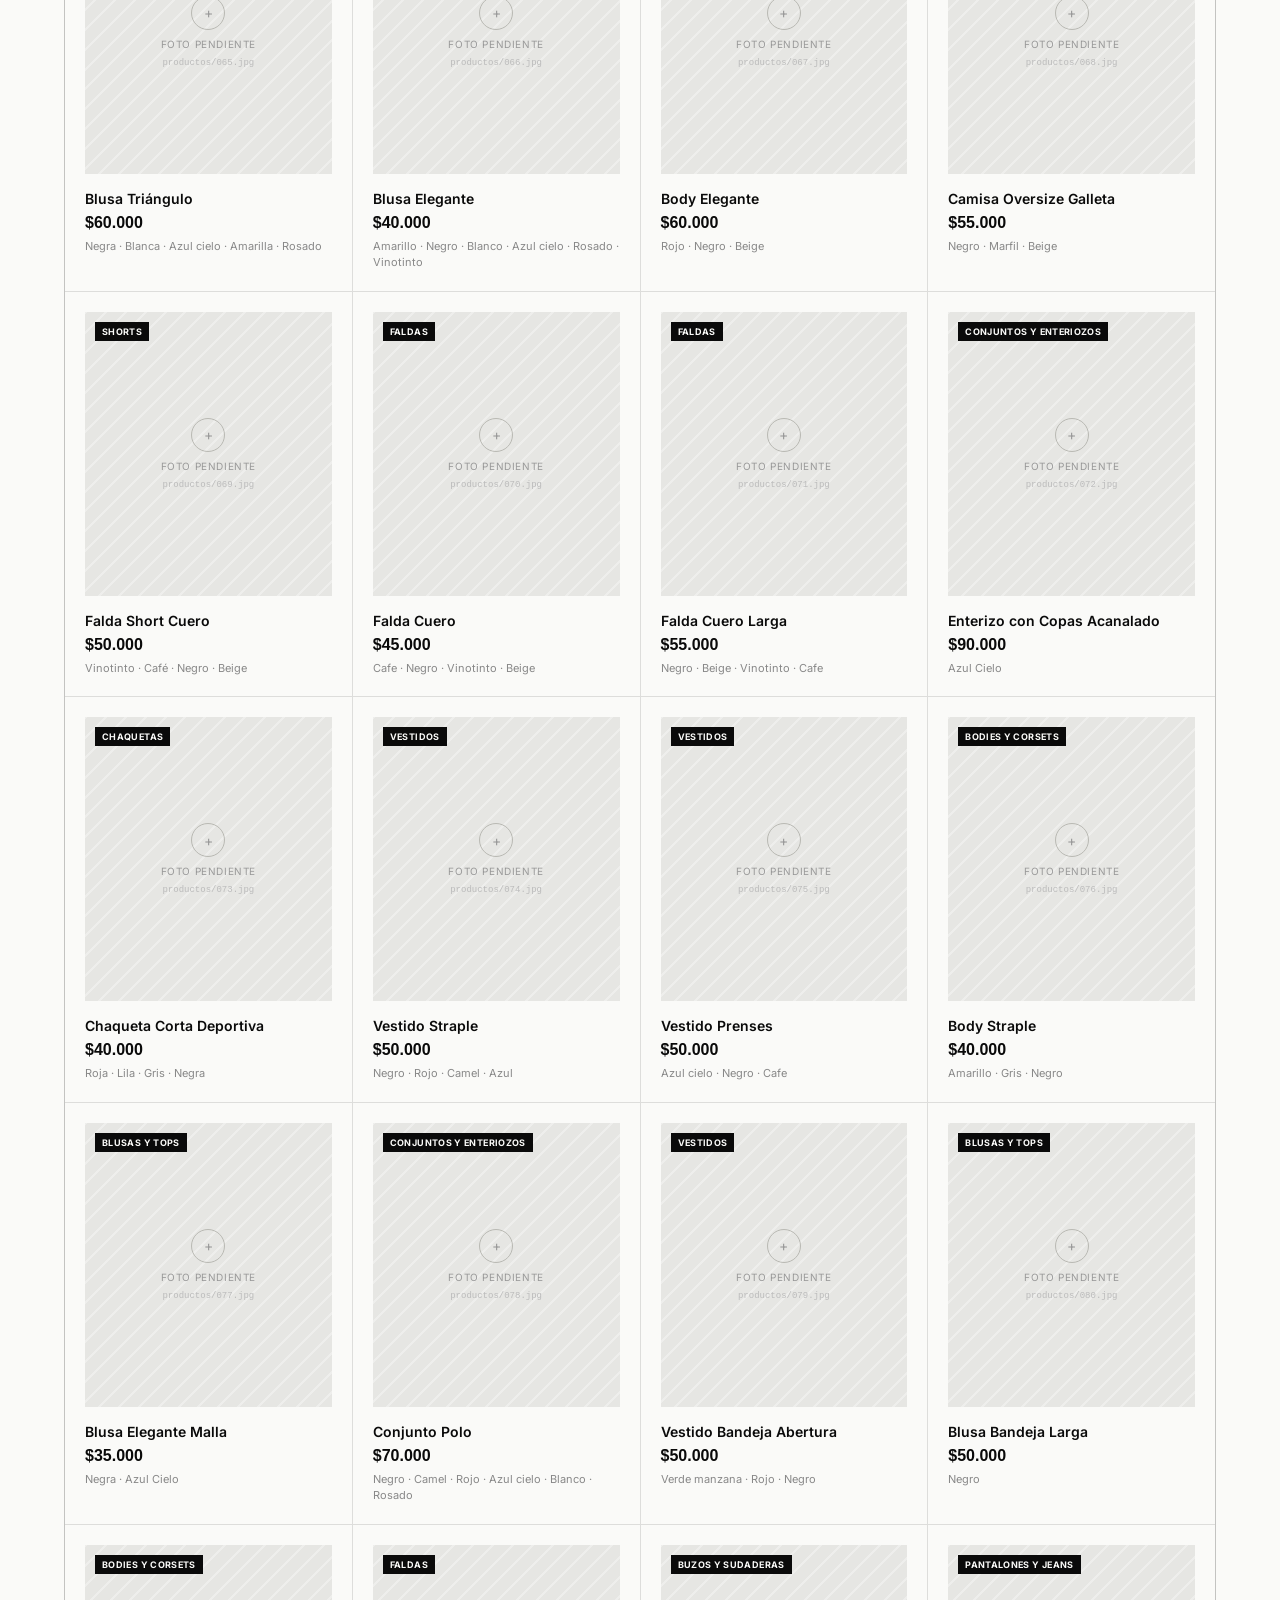
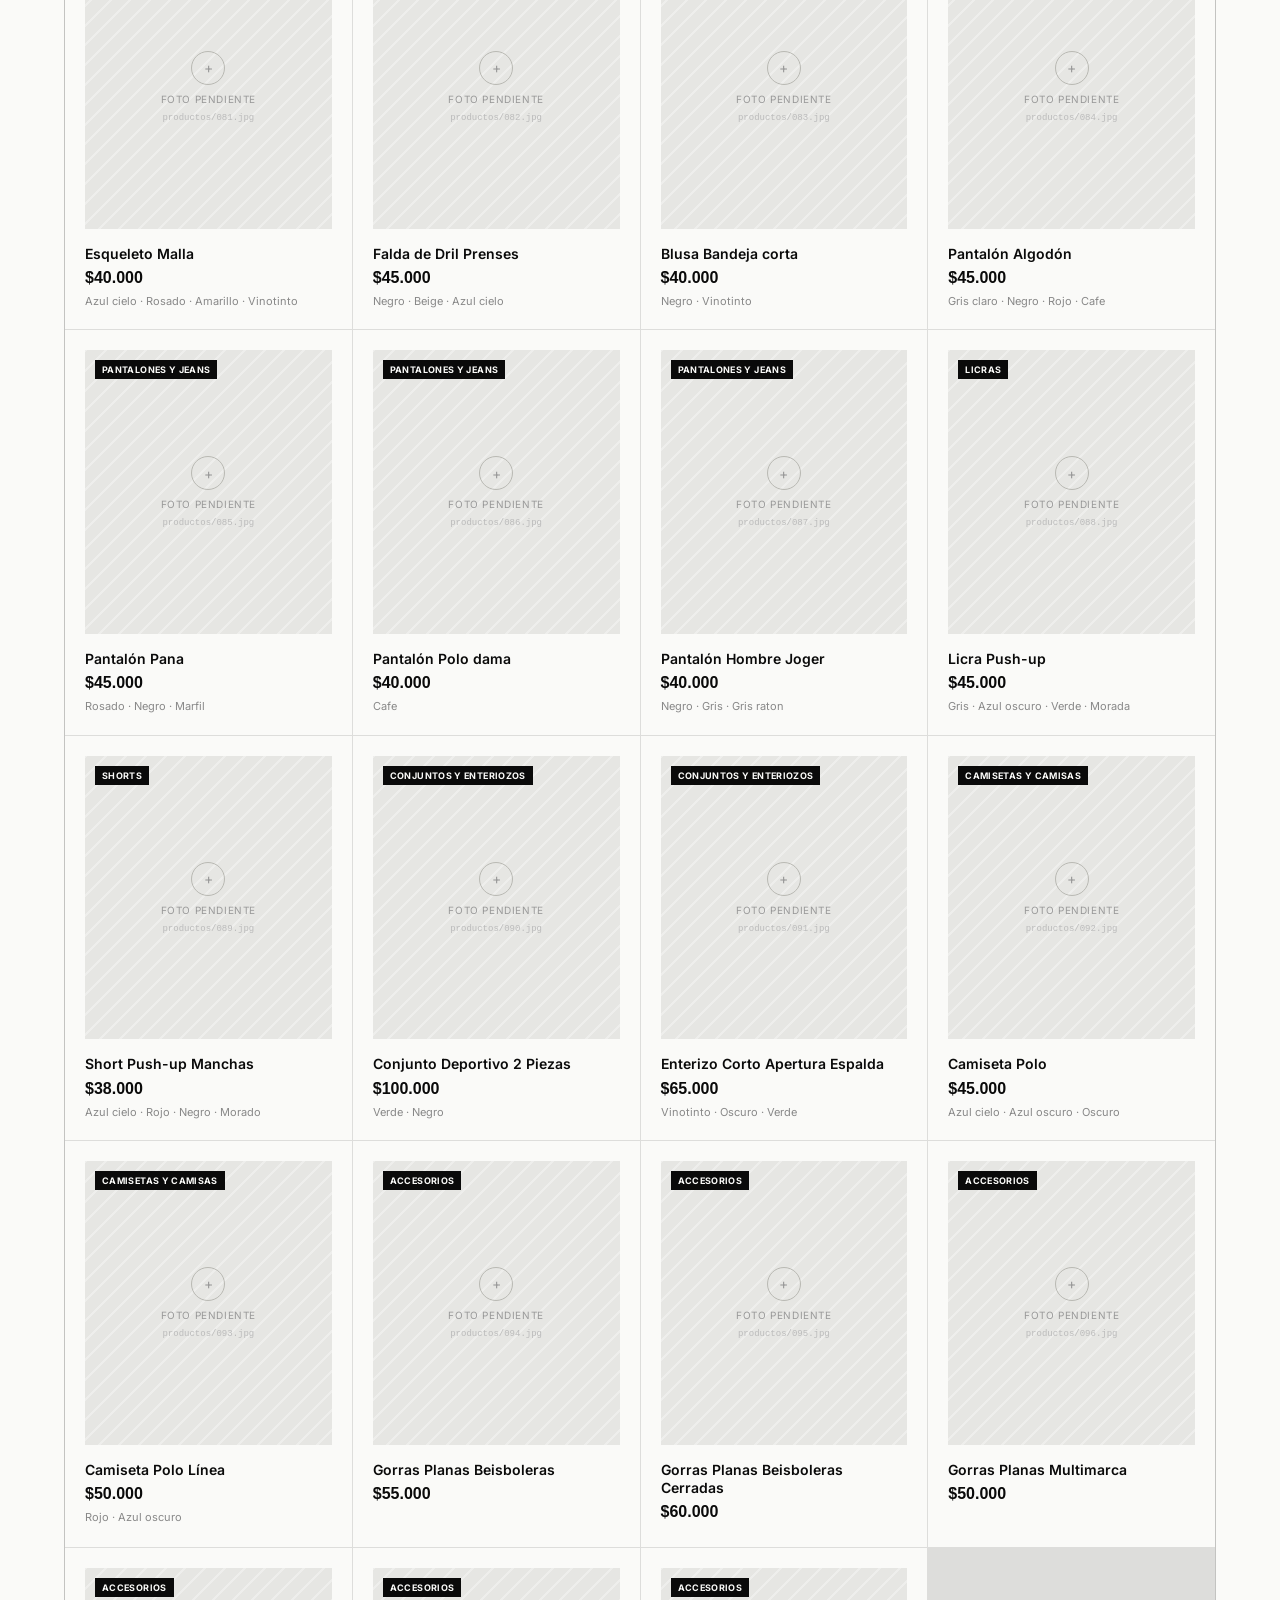
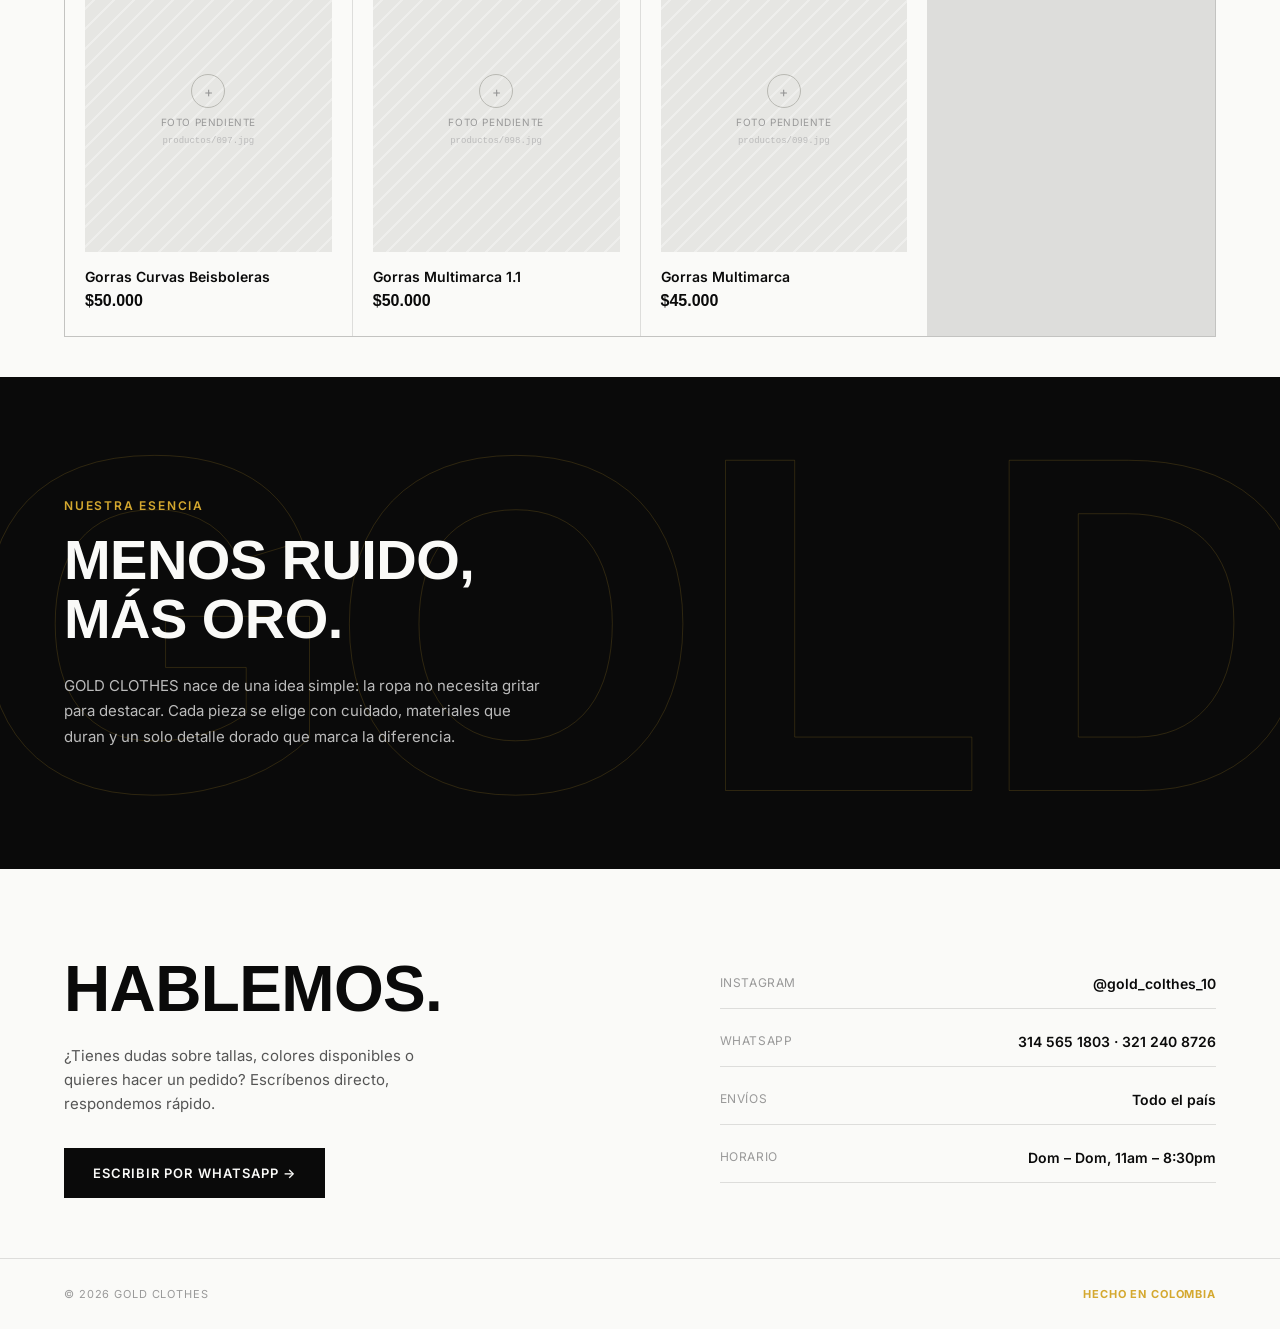
==== commit e28f82fb: "mover y renombrar index" ====
--- a/index.html
+++ b/index.html
@@ -1,550 +1,94 @@
 <!DOCTYPE html>
 <html lang="es">
 <head>
-<meta charset="UTF-8">
-<meta name="viewport" content="width=device-width, initial-scale=1.0">
-<title>GOLD CLOTHES</title>
-<link rel="preconnect" href="https://fonts.googleapis.com">
-<link rel="preconnect" href="https://fonts.gstatic.com" crossorigin>
-<link href="https://fonts.googleapis.com/css2?family=Archivo+Expanded:wght@600;700;800&family=Inter:wght@400;500;600&display=swap" rel="stylesheet">
-<style>
-  :root{
-    --negro: #0A0A0A;
-    --blanco: #FAFAF8;
-    --dorado: #D4A82F;
-    --dorado-suave: #E8C766;
-    --gris: #C9C9C4;
-    --linea: rgba(10,10,10,0.12);
-  }
-
-  *{margin:0; padding:0; box-sizing:border-box;}
-  html{scroll-behavior:smooth;}
-
-  body{
-    background:var(--blanco);
-    color:var(--negro);
-    font-family:'Inter', sans-serif;
-    overflow-x:hidden;
-  }
-
-  h1,h2,h3,.display{
-    font-family:'Archivo Expanded', sans-serif;
-    text-transform:uppercase;
-    letter-spacing:-0.01em;
-  }
-
-  a{color:inherit; text-decoration:none;}
-  button{font-family:inherit; cursor:pointer; border:none; background:none;}
-
-  /* ---------- NAV ---------- */
-  nav{
-    position:fixed; top:0; left:0; right:0;
-    display:flex; justify-content:space-between; align-items:center;
-    padding:24px 5vw;
-    z-index:100;
-    mix-blend-mode:difference;
-    color:#fff;
-  }
-  .nav-logo{
-    font-family:'Archivo Expanded', sans-serif;
-    font-weight:800;
-    font-size:18px;
-    letter-spacing:0.05em;
-  }
-  .nav-links{display:flex; gap:32px; font-size:13px; letter-spacing:0.08em; font-weight:500;}
-  .nav-links a{position:relative; padding-bottom:4px;}
-  .nav-links a::after{
-    content:''; position:absolute; bottom:0; left:0; width:0; height:1px;
-    background:currentColor; transition:width 0.3s ease;
-  }
-  .nav-links a:hover::after{width:100%;}
-
-  /* ---------- HERO ---------- */
-  .hero{
-    position:relative;
-    min-height:100vh;
-    display:flex;
-    flex-direction:column;
-    justify-content:center;
-    padding:0 5vw;
-    border-bottom:1px solid var(--linea);
-  }
-  .hero-title{
-    font-size:clamp(70px, 17vw, 230px);
-    line-height:0.86;
-    font-weight:800;
-    display:flex;
-    flex-direction:column;
-  }
-  .hero-title span{display:block;}
-  .hero-title .gold-word{
-    color:var(--dorado);
-    -webkit-text-stroke: 1px var(--negro);
-  }
-  .hero-sub{
-    margin-top:28px;
-    max-width:420px;
-    font-size:15px;
-    color:#3a3a3a;
-    line-height:1.6;
-    border-left:2px solid var(--dorado);
-    padding-left:18px;
-  }
-  .hero-meta{
-    position:absolute;
-    bottom:36px;
-    right:5vw;
-    text-align:right;
-    font-size:12px;
-    letter-spacing:0.1em;
-    color:#777;
-  }
-  .scroll-cue{
-    position:absolute;
-    bottom:36px; left:5vw;
-    font-size:12px; letter-spacing:0.1em; color:#777;
-    display:flex; align-items:center; gap:10px;
-  }
-  .scroll-cue::before{
-    content:''; width:1px; height:36px; background:var(--negro);
-    animation:scrollline 2s infinite ease-in-out;
-    transform-origin:top;
-  }
-  @keyframes scrollline{
-    0%{transform:scaleY(0); opacity:0;}
-    50%{transform:scaleY(1); opacity:1;}
-    100%{transform:scaleY(1); opacity:0;}
-  }
-
-  /* ---------- MARQUEE ---------- */
-  .marquee-wrap{
-    border-bottom:1px solid var(--linea);
-    background:var(--negro);
-    overflow:hidden;
-    padding:14px 0;
-  }
-  .marquee{
-    display:flex;
-    white-space:nowrap;
-    animation:marquee 22s linear infinite;
-  }
-  .marquee span{
-    color:var(--blanco);
-    font-family:'Archivo Expanded', sans-serif;
-    font-size:14px;
-    letter-spacing:0.15em;
-    font-weight:600;
-    padding:0 24px;
-    display:flex;
-    align-items:center;
-    gap:24px;
-  }
-  .marquee span::after{content:'◆'; color:var(--dorado); font-size:9px;}
-  @keyframes marquee{
-    0%{transform:translateX(0);}
-    100%{transform:translateX(-50%);}
-  }
-
-  /* ---------- SECTION LABEL ---------- */
-  .section-label{
-    display:flex; align-items:baseline; justify-content:space-between; flex-wrap:wrap; gap:14px;
-    padding:60px 5vw 30px;
-  }
-  .section-label .tag{
-    font-size:12px; letter-spacing:0.15em; color:var(--dorado); font-weight:600;
-  }
-  .section-label h2{
-    font-size:clamp(28px, 4vw, 44px);
-  }
-  .section-label .count{
-    font-size:13px; color:#999; letter-spacing:0.05em;
-  }
-
-  /* ---------- CATEGORY FILTER ---------- */
-  .filter-bar{
-    display:flex; flex-wrap:wrap; gap:8px;
-    padding:0 5vw 36px;
-    border-bottom:1px solid var(--linea);
-  }
-  .filter-chip{
-    padding:8px 16px;
-    font-size:12px;
-    letter-spacing:0.05em;
-    font-weight:600;
-    border:1px solid var(--linea);
-    color:#555;
-    transition:all 0.2s ease;
-    white-space:nowrap;
-  }
-  .filter-chip:hover{border-color:var(--negro); color:var(--negro);}
-  .filter-chip.active{
-    background:var(--negro);
-    color:var(--blanco);
-    border-color:var(--negro);
-  }
-  .filter-chip.active.is-gold{
-    background:var(--dorado);
-    color:var(--negro);
-    border-color:var(--dorado);
-  }
-
-  /* ---------- PRODUCTS ---------- */
-  .products{ padding:0 5vw 40px; }
-  .product-grid{
-    display:grid;
-    grid-template-columns:repeat(4, 1fr);
-    gap:1px;
-    background:var(--linea);
-    border:1px solid var(--linea);
-    margin-top:1px;
-  }
-  .product{
-    background:var(--blanco);
-    padding:20px;
-    display:flex; flex-direction:column;
-    transition:background 0.25s ease;
-  }
-  .product:hover{background:#fff8e6;}
-  .product-img{
-    aspect-ratio:1/1.15;
-    background:#eeeeec;
-    margin-bottom:16px;
-    overflow:hidden;
-    position:relative;
-    display:flex;
-    align-items:center;
-    justify-content:center;
-  }
-  .product-img img{width:100%; height:100%; object-fit:cover; display:block;}
-  .placeholder{
-    width:100%; height:100%;
-    display:flex; flex-direction:column;
-    align-items:center; justify-content:center;
-    gap:8px;
-    background:
-      repeating-linear-gradient(135deg, #eeeeec 0 2px, #e6e6e3 2px 14px);
-    color:#aaa;
-    text-align:center;
-    padding:14px;
-  }
-  .placeholder .ph-icon{
-    width:34px; height:34px;
-    border:1.5px solid #b9b9b3;
-    border-radius:50%;
-    display:flex; align-items:center; justify-content:center;
-    color:#999;
-    font-size:14px;
-  }
-  .placeholder .ph-label{
-    font-size:10px;
-    letter-spacing:0.06em;
-    color:#999;
-    text-transform:uppercase;
-  }
-  .placeholder .ph-file{
-    font-size:9px;
-    color:#bbb;
-    font-family:monospace;
-  }
-  .product-cat-tag{
-    position:absolute; top:10px; left:10px;
-    background:var(--negro);
-    color:var(--blanco);
-    font-size:9px; font-weight:700;
-    letter-spacing:0.04em;
-    padding:4px 7px;
-    text-transform:uppercase;
-  }
-  .product h4{
-    font-family:'Inter', sans-serif;
-    font-weight:600;
-    font-size:14px;
-    text-transform:none;
-    margin-bottom:6px;
-    line-height:1.3;
-  }
-  .product .price{
-    font-family:'Archivo Expanded', sans-serif;
-    font-weight:700;
-    font-size:16px;
-    color:var(--negro);
-    margin-bottom:6px;
-  }
-  .product .colors{
-    font-size:11px;
-    color:#888;
-    line-height:1.5;
-  }
-  .empty-state{
-    grid-column:1/-1;
-    padding:60px 20px;
-    text-align:center;
-    color:#999;
-    font-size:14px;
-    background:var(--blanco);
-  }
-
-  /* ---------- SIGNATURE ---------- */
-  .signature{
-    position:relative;
-    padding:120px 5vw;
-    background:var(--negro);
-    color:var(--blanco);
-    overflow:hidden;
-    border-top:1px solid var(--linea);
-  }
-  .signature-bg{
-    position:absolute;
-    top:50%; left:50%;
-    transform:translate(-50%,-50%);
-    font-size:min(40vw, 480px);
-    font-family:'Archivo Expanded', sans-serif;
-    font-weight:800;
-    color:transparent;
-    -webkit-text-stroke:1px rgba(212,168,47,0.18);
-    white-space:nowrap;
-    user-select:none;
-    pointer-events:none;
-    letter-spacing:-0.02em;
-  }
-  .signature-content{ position:relative; max-width:640px; }
-  .signature .tag{
-    color:var(--dorado); font-size:12px; letter-spacing:0.15em; font-weight:600; margin-bottom:18px; display:block;
-  }
-  .signature h2{
-    font-size:clamp(32px, 5vw, 56px);
-    line-height:1.05;
-    margin-bottom:24px;
-  }
-  .signature p{
-    font-size:15px;
-    line-height:1.7;
-    color:#bbb;
-    max-width:480px;
-  }
-
-  /* ---------- CONTACT ---------- */
-  .contact{
-    padding:90px 5vw 60px;
-    display:grid;
-    grid-template-columns:1.2fr 1fr;
-    gap:60px;
-    border-bottom:1px solid var(--linea);
-  }
-  .contact h2{
-    font-size:clamp(36px, 6vw, 64px);
-    line-height:0.95;
-    margin-bottom:24px;
-  }
-  .contact-desc{
-    font-size:15px; color:#555; max-width:380px; line-height:1.6; margin-bottom:32px;
-  }
-  .contact-btn{
-    display:inline-flex; align-items:center; gap:10px;
-    background:var(--negro); color:var(--blanco);
-    padding:16px 28px;
-    font-size:13px; letter-spacing:0.08em; font-weight:600;
-    border:1px solid var(--negro);
-    transition:background 0.25s, color 0.25s;
-  }
-  .contact-btn:hover{background:var(--dorado); color:var(--negro); border-color:var(--dorado);}
-  .contact-info{ display:flex; flex-direction:column; gap:24px; justify-content:center; }
-  .info-row{
-    display:flex; justify-content:space-between;
-    border-bottom:1px solid var(--linea);
-    padding-bottom:16px;
-    font-size:14px;
-  }
-  .info-row .label{color:#999; letter-spacing:0.05em; font-size:12px;}
-  .info-row .value{font-weight:600;}
-
-  /* ---------- FOOTER ---------- */
-  footer{
-    padding:28px 5vw;
-    display:flex; justify-content:space-between; align-items:center;
-    font-size:11px; letter-spacing:0.08em; color:#999;
-  }
-  footer .dorado{color:var(--dorado); font-weight:700;}
-
-  /* ---------- RESPONSIVE ---------- */
-  @media (max-width:860px){
-    nav{padding:18px 6vw;}
-    .nav-links{gap:18px; font-size:11px;}
-    .product-grid{grid-template-columns:repeat(2,1fr);}
-    .contact{grid-template-columns:1fr; padding:60px 6vw;}
-    .signature{padding:80px 6vw;}
-    .section-label{padding:48px 6vw 24px;}
-    .products{padding:0 6vw 24px;}
-    .filter-bar{padding:0 6vw 28px;}
-  }
-
-  @media (prefers-reduced-motion: reduce){
-    .marquee{animation:none;}
-    .scroll-cue::before{animation:none;}
-  }
-
-  :focus-visible{ outline:2px solid var(--dorado); outline-offset:3px; }
-</style>
+  <meta charset="UTF-8">
+  <meta name="viewport" content="width=device-width, initial-scale=1.0">
+  <title>GOLD CLOTHES</title>
+  <link rel="preconnect" href="https://fonts.googleapis.com">
+  <link rel="preconnect" href="https://fonts.gstatic.com" crossorigin>
+  <link href="https://fonts.googleapis.com/css2?family=Archivo+Expanded:wght@600;700;800&family=Inter:wght@400;500;600&display=swap" rel="stylesheet">
+  <link rel="stylesheet" href="css/style.css">
 </head>
 <body>
 
-<nav>
-  <div class="nav-logo">GOLD CLOTHES</div>
-  <div class="nav-links">
-    <a href="#productos">Catálogo</a>
-    <a href="#contacto">Contacto</a>
-  </div>
-</nav>
+  <nav>
+    <div class="nav-logo">GOLD CLOTHES</div>
+    <div class="nav-links">
+      <a href="#productos">Catálogo</a>
+      <a href="#contacto">Contacto</a>
+    </div>
+  </nav>
 
-<section class="hero">
-  <div class="hero-title">
-    <span>GOLD</span>
-    <span class="gold-word">CLOTHES</span>
-  </div>
-  <p class="hero-sub">Ropa con actitud. Piezas pensadas para destacar sin esfuerzo — minimalismo con un toque de oro.</p>
-  <div class="scroll-cue">DESLIZA</div>
-  <div class="hero-meta">COLOMBIA<br>99 PRODUCTOS DISPONIBLES</div>
-</section>
+  <section class="hero">
+    <div class="hero-title">
+      <span>GOLD</span>
+      <span class="gold-word">CLOTHES</span>
+    </div>
+    <p class="hero-sub">Ropa con actitud. Piezas pensadas para destacar sin esfuerzo — minimalismo con un toque de oro.</p>
+    <div class="scroll-cue">DESLIZA</div>
+    <div class="hero-meta">COLOMBIA<br>99 PRODUCTOS DISPONIBLES</div>
+  </section>
 
-<div class="marquee-wrap">
-  <div class="marquee" id="marquee"></div>
-</div>
-
-<section id="productos" class="products">
-  <div class="section-label">
-    <div>
-      <span class="tag">CATÁLOGO COMPLETO</span>
-      <h2>Productos</h2>
-    </div>
-    <span class="count" id="result-count"></span>
+  <div class="marquee-wrap">
+    <div class="marquee" id="marquee"></div>
   </div>
 
-  <div class="filter-bar" id="filter-bar"></div>
+  <section id="productos" class="products">
+    <div class="section-label">
+      <div>
+        <span class="tag">CATÁLOGO COMPLETO</span>
+        <h2>Productos</h2>
+      </div>
+      <span class="count" id="result-count"></span>
+    </div>
+    <div class="filter-bar" id="filter-bar"></div>
+    <div class="product-grid" id="product-grid"></div>
+  </section>
 
-  <div class="product-grid" id="product-grid"></div>
-</section>
+  <section class="signature">
+    <div class="signature-bg">GOLD</div>
+    <div class="signature-content">
+      <span class="tag">NUESTRA ESENCIA</span>
+      <h2>Menos ruido,<br>más oro.</h2>
+      <p>GOLD CLOTHES nace de una idea simple: la ropa no necesita gritar para destacar. Cada pieza se elige con cuidado, materiales que duran y un solo detalle dorado que marca la diferencia.</p>
+    </div>
+  </section>
 
-<section class="signature">
-  <div class="signature-bg">GOLD</div>
-  <div class="signature-content">
-    <span class="tag">NUESTRA ESENCIA</span>
-    <h2>Menos ruido,<br>más oro.</h2>
-    <p>GOLD CLOTHES nace de una idea simple: la ropa no necesita gritar para destacar. Cada pieza se elige con cuidado, materiales que duran y un solo detalle dorado que marca la diferencia.</p>
-  </div>
-</section>
+  <section id="contacto" class="contact">
+    <div>
+      <h2>Hablemos.</h2>
+      <p class="contact-desc">¿Tienes dudas sobre tallas, colores disponibles o quieres hacer un pedido? Escríbenos directo, respondemos rápido.</p>
+      <a href="https://wa.me/573145651803" class="contact-btn" target="_blank" rel="noopener">
+        ESCRIBIR POR WHATSAPP →
+      </a>
+    </div>
+    <div class="contact-info">
+      <div class="info-row">
+        <span class="label">INSTAGRAM</span>
+        <span class="value">@gold_colthes_10</span>
+      </div>
+      <div class="info-row">
+        <span class="label">WHATSAPP</span>
+        <span class="value">314 565 1803 · 321 240 8726</span>
+      </div>
+      <div class="info-row">
+        <span class="label">ENVÍOS</span>
+        <span class="value">Todo el país</span>
+      </div>
+      <div class="info-row">
+        <span class="label">HORARIO</span>
+        <span class="value">Dom – Dom, 11am – 8:30pm</span>
+      </div>
+    </div>
+  </section>
 
-<section id="contacto" class="contact">
-  <div>
-    <h2>Hablemos.</h2>
-    <p class="contact-desc">¿Tienes dudas sobre tallas, colores disponibles o quieres hacer un pedido? Escríbenos directo, respondemos rápido.</p>
-    <a href="https://wa.me/573000000000" class="contact-btn" target="_blank" rel="noopener">
-      ESCRIBIR POR WHATSAPP →
-    </a>
-  </div>
-  <div class="contact-info">
-    <div class="info-row">
-      <span class="label">INSTAGRAM</span>
-      <span class="value">@goldclothes.co</span>
-    </div>
-    <div class="info-row">
-      <span class="label">WHATSAPP</span>
-      <span class="value">+57 300 000 0000</span>
-    </div>
-    <div class="info-row">
-      <span class="label">ENVÍOS</span>
-      <span class="value">Todo Colombia</span>
-    </div>
-    <div class="info-row">
-      <span class="label">HORARIO</span>
-      <span class="value">Lun – Sáb, 9am – 7pm</span>
-    </div>
-  </div>
-</section>
+  <footer>
+    <span>© 2026 GOLD CLOTHES</span>
+    <span class="dorado">HECHO EN COLOMBIA</span>
+  </footer>
 
-<footer>
-  <span>© 2026 GOLD CLOTHES</span>
-  <span class="dorado">HECHO EN COLOMBIA</span>
-</footer>
-
-<script src="products.js"></script>
-<script>
-(function(){
-  const grid = document.getElementById('product-grid');
-  const filterBar = document.getElementById('filter-bar');
-  const resultCount = document.getElementById('result-count');
-  const marquee = document.getElementById('marquee');
-  let activeCategory = 'Todos';
-
-  const fmtPrice = (n) => '$' + n.toLocaleString('es-CO');
-
-  function render(){
-    const list = activeCategory === 'Todos'
-      ? PRODUCTS
-      : PRODUCTS.filter(p => p.category === activeCategory);
-
-    resultCount.textContent = list.length + (list.length === 1 ? ' producto' : ' productos');
-
-    if(list.length === 0){
-      grid.innerHTML = '<div class="empty-state">No hay productos en esta categoría todavía.</div>';
-      return;
-    }
-
-    grid.innerHTML = list.map(p => `
-      <div class="product">
-        <div class="product-img">
-          <span class="product-cat-tag">${p.category}</span>
-          <img src="${p.img}" alt="${p.name}">
-          <div class="placeholder" style="display:none;">
-            <div class="ph-icon">+</div>
-            <div class="ph-label">Foto pendiente</div>
-            <div class="ph-file">${p.img}</div>
-          </div>
-        </div>
-        <h4>${p.name}</h4>
-        <div class="price">${fmtPrice(p.price)}</div>
-        ${p.colors.length ? `<div class="colors">${p.colors.join(' · ')}</div>` : ''}
-      </div>
-    `).join('');
-
-    // Si la imagen real no existe todavía, mostrar el placeholder en su lugar
-    grid.querySelectorAll('.product-img').forEach(box => {
-      const img = box.querySelector('img');
-      const ph = box.querySelector('.placeholder');
-      img.addEventListener('error', () => {
-        img.style.display = 'none';
-        ph.style.display = 'flex';
-      });
-    });
-  }
-
-  function renderFilters(){
-    const cats = ['Todos', ...CATEGORIES];
-    filterBar.innerHTML = cats.map(c => {
-      const n = c === 'Todos' ? PRODUCTS.length : PRODUCTS.filter(p => p.category === c).length;
-      return `<button class="filter-chip ${c===activeCategory?'active is-gold':''}" data-cat="${c}">${c} <span style="opacity:.5">(${n})</span></button>`;
-    }).join('');
-
-    filterBar.querySelectorAll('.filter-chip').forEach(btn => {
-      btn.addEventListener('click', () => {
-        activeCategory = btn.dataset.cat;
-        filterBar.querySelectorAll('.filter-chip').forEach(b => b.classList.remove('active','is-gold'));
-        btn.classList.add('active','is-gold');
-        render();
-      });
-    });
-  }
-
-  function renderMarquee(){
-    const items = ['ENVÍOS A TODO COLOMBIA','99 PRODUCTOS DISPONIBLES','NUEVA COLECCIÓN','PAGA POR WHATSAPP'];
-    const doubled = [...items, ...items];
-    marquee.innerHTML = doubled.map(t => `<span>${t}</span>`).join('');
-  }
-
-  renderFilters();
-  render();
-  renderMarquee();
-})();
-</script>
+  <script src="js/products.js"></script>
+  <script src="js/app.js"></script>
 
 </body>
 </html>
--- a/css/style.css
+++ b/css/style.css
@@ -0,0 +1,336 @@
+/* ==========================================
+   GOLD CLOTHES — Estilos principales
+   ========================================== */
+
+/* ---------- VARIABLES ---------- */
+:root {
+  --negro: #0A0A0A;
+  --blanco: #FAFAF8;
+  --dorado: #D4A82F;
+  --dorado-suave: #E8C766;
+  --gris: #C9C9C4;
+  --linea: rgba(10, 10, 10, 0.12);
+}
+
+/* ---------- RESET ---------- */
+* { margin: 0; padding: 0; box-sizing: border-box; }
+html { scroll-behavior: smooth; }
+
+body {
+  background: var(--blanco);
+  color: var(--negro);
+  font-family: 'Inter', sans-serif;
+  overflow-x: hidden;
+}
+
+h1, h2, h3, .display {
+  font-family: 'Archivo Expanded', sans-serif;
+  text-transform: uppercase;
+  letter-spacing: -0.01em;
+}
+
+a { color: inherit; text-decoration: none; }
+button { font-family: inherit; cursor: pointer; border: none; background: none; }
+
+/* ---------- NAV ---------- */
+nav {
+  position: fixed; top: 0; left: 0; right: 0;
+  display: flex; justify-content: space-between; align-items: center;
+  padding: 24px 5vw;
+  z-index: 100;
+  mix-blend-mode: difference;
+  color: #fff;
+}
+.nav-logo {
+  font-family: 'Archivo Expanded', sans-serif;
+  font-weight: 800;
+  font-size: 18px;
+  letter-spacing: 0.05em;
+}
+.nav-links { display: flex; gap: 32px; font-size: 13px; letter-spacing: 0.08em; font-weight: 500; }
+.nav-links a { position: relative; padding-bottom: 4px; }
+.nav-links a::after {
+  content: ''; position: absolute; bottom: 0; left: 0; width: 0; height: 1px;
+  background: currentColor; transition: width 0.3s ease;
+}
+.nav-links a:hover::after { width: 100%; }
+
+/* ---------- HERO ---------- */
+.hero {
+  position: relative;
+  min-height: 100vh;
+  display: flex;
+  flex-direction: column;
+  justify-content: center;
+  padding: 0 5vw;
+  border-bottom: 1px solid var(--linea);
+}
+.hero-title {
+  font-size: clamp(70px, 17vw, 230px);
+  line-height: 0.86;
+  font-weight: 800;
+  display: flex;
+  flex-direction: column;
+}
+.hero-title span { display: block; }
+.hero-title .gold-word {
+  color: var(--dorado);
+  -webkit-text-stroke: 1px var(--negro);
+}
+.hero-sub {
+  margin-top: 28px;
+  max-width: 420px;
+  font-size: 15px;
+  color: #3a3a3a;
+  line-height: 1.6;
+  border-left: 2px solid var(--dorado);
+  padding-left: 18px;
+}
+.hero-meta {
+  position: absolute;
+  bottom: 36px; right: 5vw;
+  text-align: right;
+  font-size: 12px;
+  letter-spacing: 0.1em;
+  color: #777;
+}
+.scroll-cue {
+  position: absolute;
+  bottom: 36px; left: 5vw;
+  font-size: 12px; letter-spacing: 0.1em; color: #777;
+  display: flex; align-items: center; gap: 10px;
+}
+.scroll-cue::before {
+  content: ''; width: 1px; height: 36px; background: var(--negro);
+  animation: scrollline 2s infinite ease-in-out;
+  transform-origin: top;
+}
+@keyframes scrollline {
+  0%   { transform: scaleY(0); opacity: 0; }
+  50%  { transform: scaleY(1); opacity: 1; }
+  100% { transform: scaleY(1); opacity: 0; }
+}
+
+/* ---------- MARQUEE ---------- */
+.marquee-wrap {
+  border-bottom: 1px solid var(--linea);
+  background: var(--negro);
+  overflow: hidden;
+  padding: 14px 0;
+}
+.marquee {
+  display: flex;
+  white-space: nowrap;
+  animation: marquee 22s linear infinite;
+}
+.marquee span {
+  color: var(--blanco);
+  font-family: 'Archivo Expanded', sans-serif;
+  font-size: 14px;
+  letter-spacing: 0.15em;
+  font-weight: 600;
+  padding: 0 24px;
+  display: flex;
+  align-items: center;
+  gap: 24px;
+}
+.marquee span::after { content: '◆'; color: var(--dorado); font-size: 9px; }
+@keyframes marquee {
+  0%   { transform: translateX(0); }
+  100% { transform: translateX(-50%); }
+}
+
+/* ---------- SECTION LABEL ---------- */
+.section-label {
+  display: flex; align-items: baseline; justify-content: space-between; flex-wrap: wrap; gap: 14px;
+  padding: 60px 5vw 30px;
+}
+.section-label .tag { font-size: 12px; letter-spacing: 0.15em; color: var(--dorado); font-weight: 600; }
+.section-label h2 { font-size: clamp(28px, 4vw, 44px); }
+.section-label .count { font-size: 13px; color: #999; letter-spacing: 0.05em; }
+
+/* ---------- FILTROS ---------- */
+.filter-bar {
+  display: flex; flex-wrap: wrap; gap: 8px;
+  padding: 0 5vw 36px;
+  border-bottom: 1px solid var(--linea);
+}
+.filter-chip {
+  padding: 8px 16px;
+  font-size: 12px;
+  letter-spacing: 0.05em;
+  font-weight: 600;
+  border: 1px solid var(--linea);
+  color: #555;
+  transition: all 0.2s ease;
+  white-space: nowrap;
+}
+.filter-chip:hover { border-color: var(--negro); color: var(--negro); }
+.filter-chip.active { background: var(--negro); color: var(--blanco); border-color: var(--negro); }
+.filter-chip.active.is-gold { background: var(--dorado); color: var(--negro); border-color: var(--dorado); }
+
+/* ---------- PRODUCTOS ---------- */
+.products { padding: 0 5vw 40px; }
+.product-grid {
+  display: grid;
+  grid-template-columns: repeat(4, 1fr);
+  gap: 1px;
+  background: var(--linea);
+  border: 1px solid var(--linea);
+  margin-top: 1px;
+}
+.product {
+  background: var(--blanco);
+  padding: 20px;
+  display: flex; flex-direction: column;
+  transition: background 0.25s ease;
+}
+.product:hover { background: #fff8e6; }
+.product-img {
+  aspect-ratio: 1 / 1.15;
+  background: #eeeeec;
+  margin-bottom: 16px;
+  overflow: hidden;
+  position: relative;
+  display: flex;
+  align-items: center;
+  justify-content: center;
+}
+.product-img img { width: 100%; height: 100%; object-fit: cover; display: block; }
+.placeholder {
+  width: 100%; height: 100%;
+  display: flex; flex-direction: column;
+  align-items: center; justify-content: center;
+  gap: 8px;
+  background: repeating-linear-gradient(135deg, #eeeeec 0 2px, #e6e6e3 2px 14px);
+  color: #aaa;
+  text-align: center;
+  padding: 14px;
+}
+.placeholder .ph-icon {
+  width: 34px; height: 34px;
+  border: 1.5px solid #b9b9b3;
+  border-radius: 50%;
+  display: flex; align-items: center; justify-content: center;
+  color: #999;
+  font-size: 14px;
+}
+.placeholder .ph-label { font-size: 10px; letter-spacing: 0.06em; color: #999; text-transform: uppercase; }
+.placeholder .ph-file { font-size: 9px; color: #bbb; font-family: monospace; }
+.product-cat-tag {
+  position: absolute; top: 10px; left: 10px;
+  background: var(--negro);
+  color: var(--blanco);
+  font-size: 9px; font-weight: 700;
+  letter-spacing: 0.04em;
+  padding: 4px 7px;
+  text-transform: uppercase;
+}
+.product h4 {
+  font-family: 'Inter', sans-serif;
+  font-weight: 600;
+  font-size: 14px;
+  text-transform: none;
+  margin-bottom: 6px;
+  line-height: 1.3;
+}
+.product .price {
+  font-family: 'Archivo Expanded', sans-serif;
+  font-weight: 700;
+  font-size: 16px;
+  color: var(--negro);
+  margin-bottom: 6px;
+}
+.product .colors { font-size: 11px; color: #888; line-height: 1.5; }
+.empty-state {
+  grid-column: 1 / -1;
+  padding: 60px 20px;
+  text-align: center;
+  color: #999;
+  font-size: 14px;
+  background: var(--blanco);
+}
+
+/* ---------- ESENCIA ---------- */
+.signature {
+  position: relative;
+  padding: 120px 5vw;
+  background: var(--negro);
+  color: var(--blanco);
+  overflow: hidden;
+  border-top: 1px solid var(--linea);
+}
+.signature-bg {
+  position: absolute;
+  top: 50%; left: 50%;
+  transform: translate(-50%, -50%);
+  font-size: min(40vw, 480px);
+  font-family: 'Archivo Expanded', sans-serif;
+  font-weight: 800;
+  color: transparent;
+  -webkit-text-stroke: 1px rgba(212, 168, 47, 0.18);
+  white-space: nowrap;
+  user-select: none;
+  pointer-events: none;
+  letter-spacing: -0.02em;
+}
+.signature-content { position: relative; max-width: 640px; }
+.signature .tag { color: var(--dorado); font-size: 12px; letter-spacing: 0.15em; font-weight: 600; margin-bottom: 18px; display: block; }
+.signature h2 { font-size: clamp(32px, 5vw, 56px); line-height: 1.05; margin-bottom: 24px; }
+.signature p { font-size: 15px; line-height: 1.7; color: #bbb; max-width: 480px; }
+
+/* ---------- CONTACTO ---------- */
+.contact {
+  padding: 90px 5vw 60px;
+  display: grid;
+  grid-template-columns: 1.2fr 1fr;
+  gap: 60px;
+  border-bottom: 1px solid var(--linea);
+}
+.contact h2 { font-size: clamp(36px, 6vw, 64px); line-height: 0.95; margin-bottom: 24px; }
+.contact-desc { font-size: 15px; color: #555; max-width: 380px; line-height: 1.6; margin-bottom: 32px; }
+.contact-btn {
+  display: inline-flex; align-items: center; gap: 10px;
+  background: var(--negro); color: var(--blanco);
+  padding: 16px 28px;
+  font-size: 13px; letter-spacing: 0.08em; font-weight: 600;
+  border: 1px solid var(--negro);
+  transition: background 0.25s, color 0.25s;
+}
+.contact-btn:hover { background: var(--dorado); color: var(--negro); border-color: var(--dorado); }
+.contact-info { display: flex; flex-direction: column; gap: 24px; justify-content: center; }
+.info-row {
+  display: flex; justify-content: space-between;
+  border-bottom: 1px solid var(--linea);
+  padding-bottom: 16px;
+  font-size: 14px;
+}
+.info-row .label { color: #999; letter-spacing: 0.05em; font-size: 12px; }
+.info-row .value { font-weight: 600; }
+
+/* ---------- FOOTER ---------- */
+footer {
+  padding: 28px 5vw;
+  display: flex; justify-content: space-between; align-items: center;
+  font-size: 11px; letter-spacing: 0.08em; color: #999;
+}
+footer .dorado { color: var(--dorado); font-weight: 700; }
+
+/* ---------- RESPONSIVE ---------- */
+@media (max-width: 860px) {
+  nav { padding: 18px 6vw; }
+  .nav-links { gap: 18px; font-size: 11px; }
+  .product-grid { grid-template-columns: repeat(2, 1fr); }
+  .contact { grid-template-columns: 1fr; padding: 60px 6vw; }
+  .signature { padding: 80px 6vw; }
+  .section-label { padding: 48px 6vw 24px; }
+  .products { padding: 0 6vw 24px; }
+  .filter-bar { padding: 0 6vw 28px; }
+}
+
+@media (prefers-reduced-motion: reduce) {
+  .marquee { animation: none; }
+  .scroll-cue::before { animation: none; }
+}
+
+:focus-visible { outline: 2px solid var(--dorado); outline-offset: 3px; }
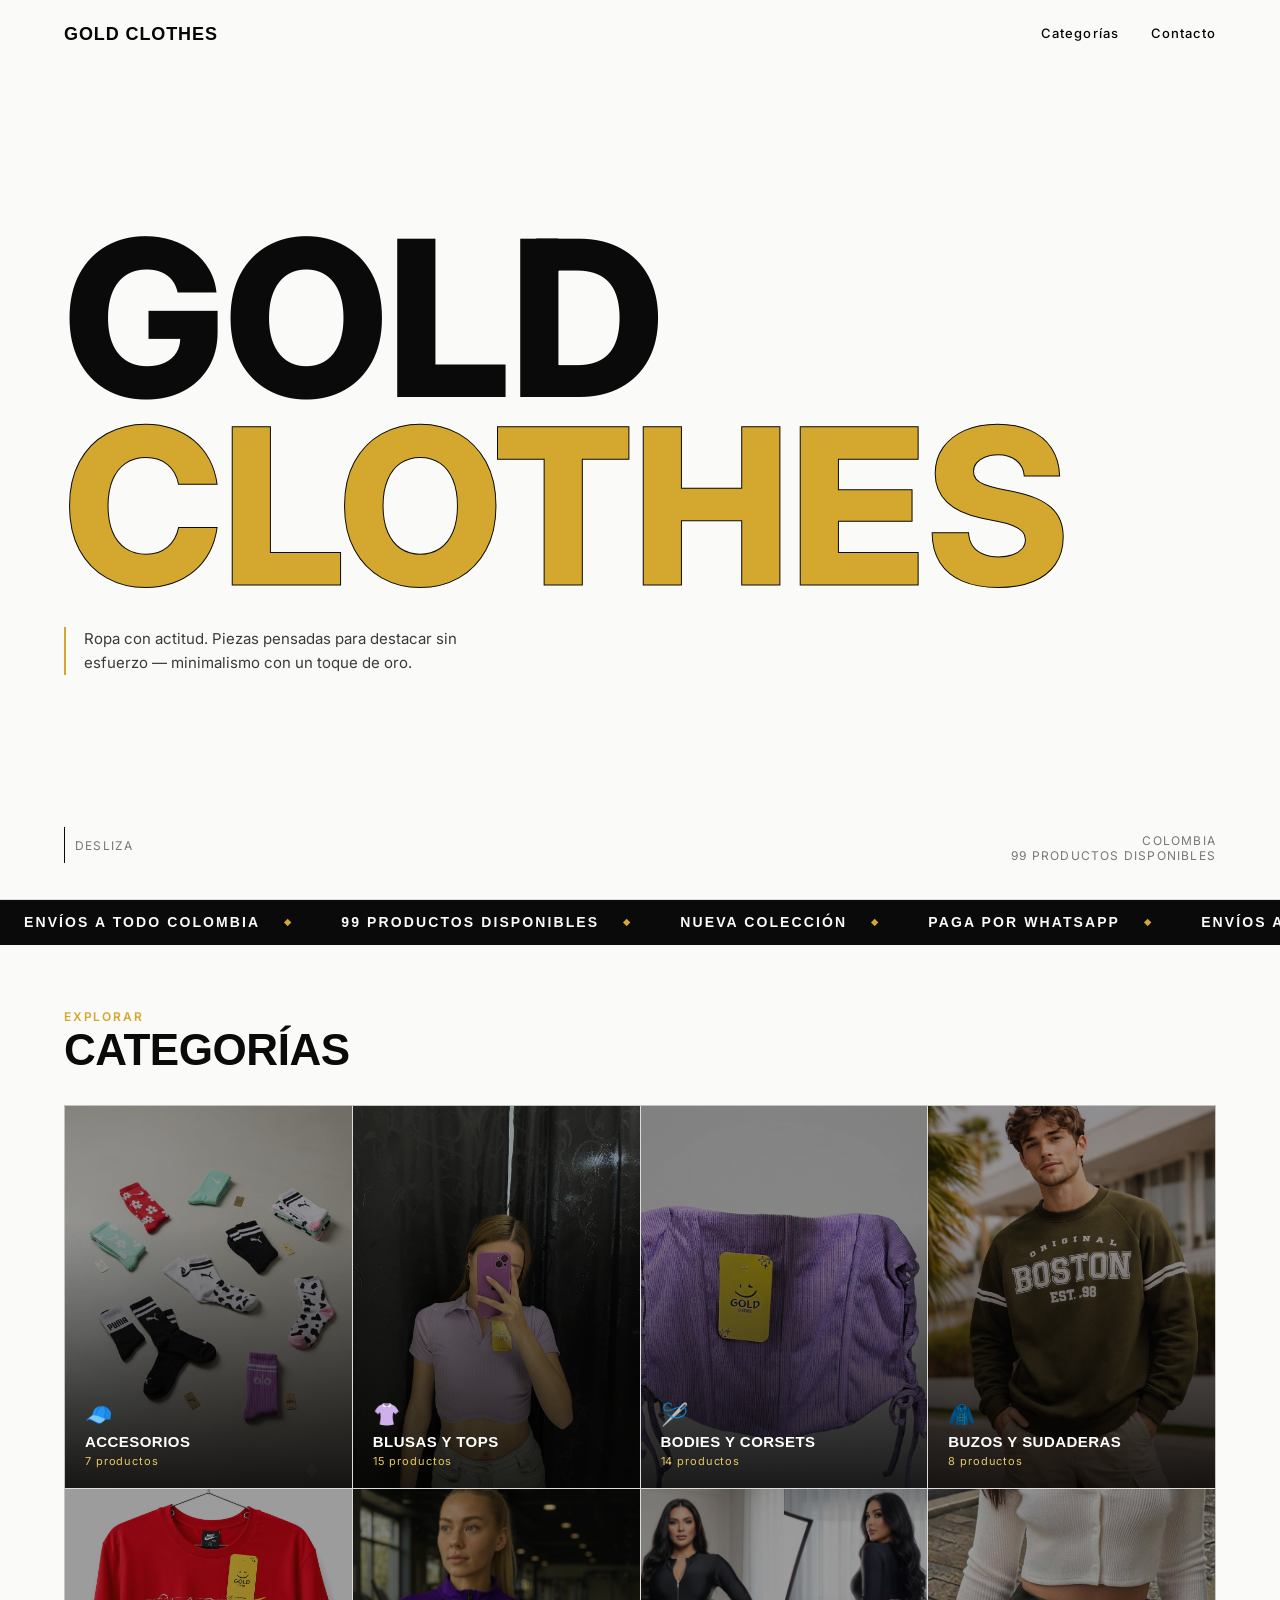
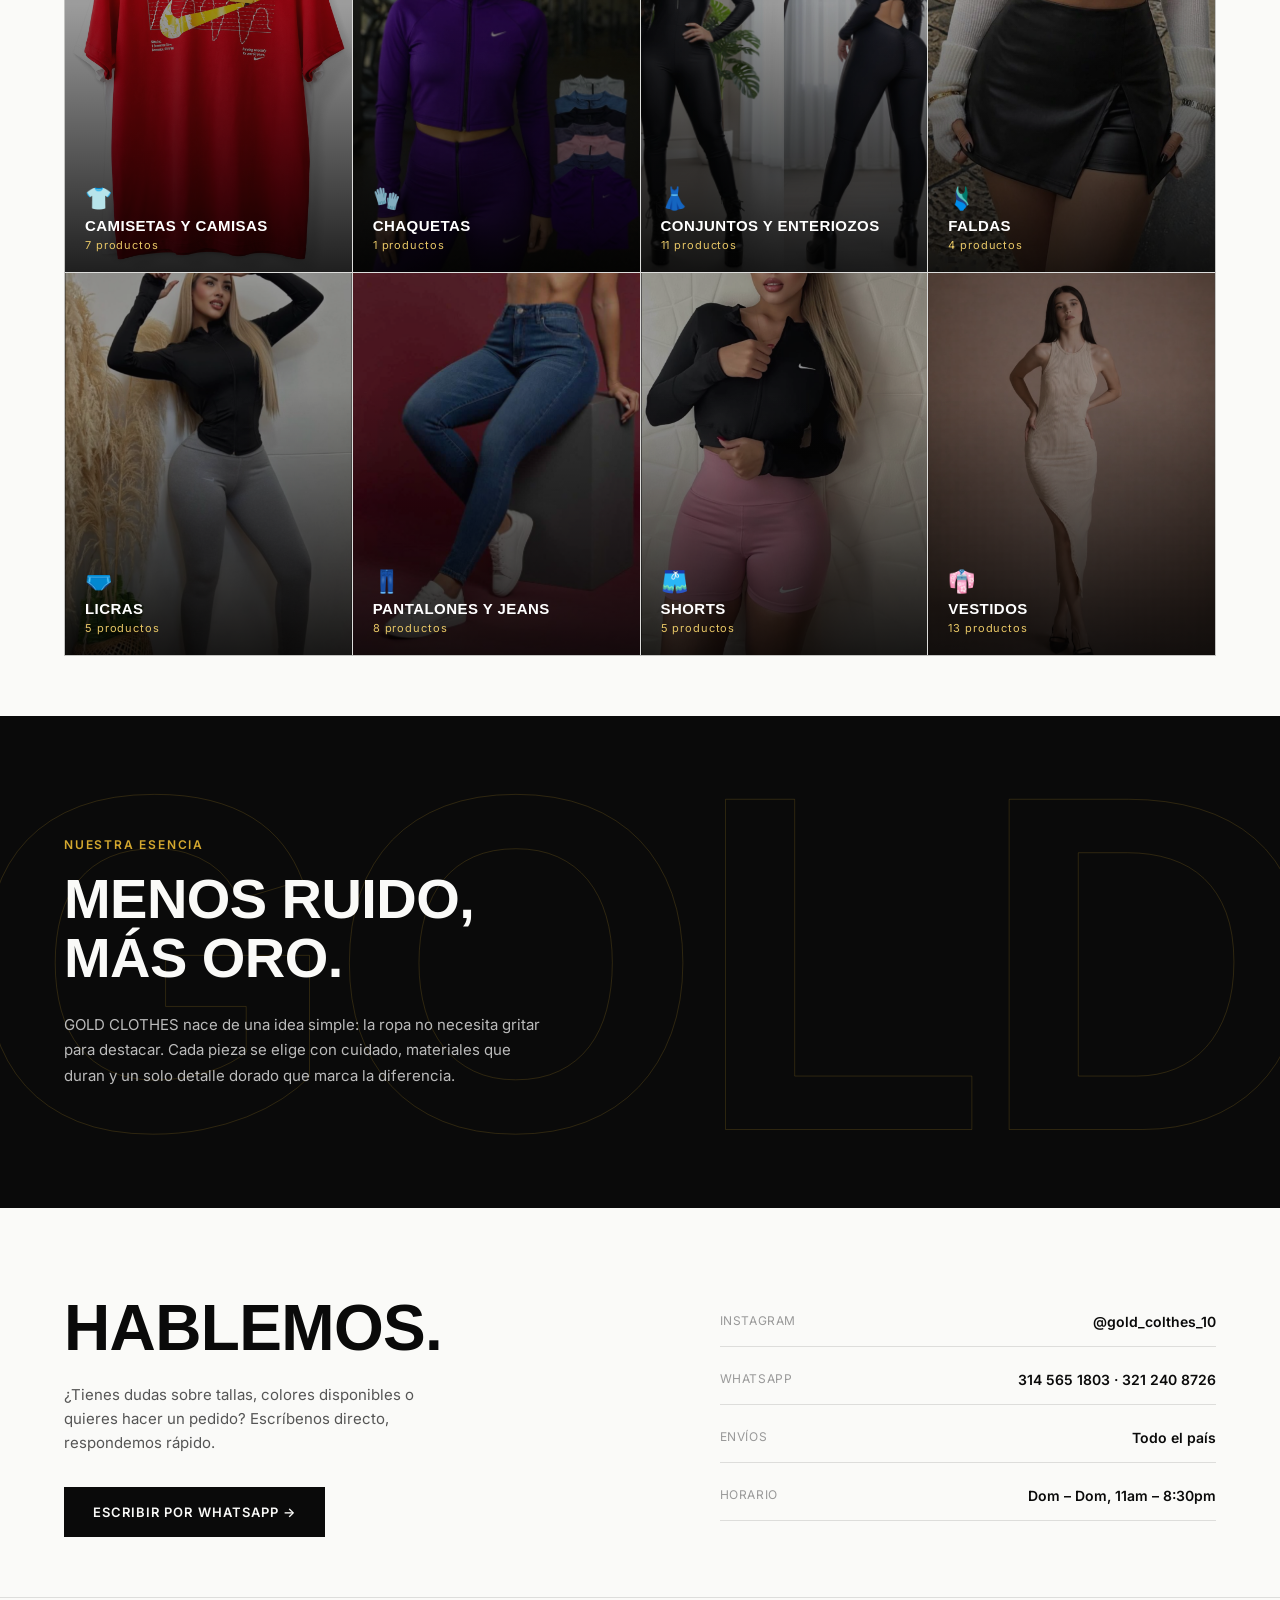
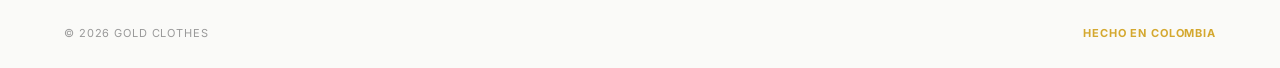
==== commit ad06af34: "categorias como tarjetas con scroll a productos" ====
--- a/index.html
+++ b/index.html
@@ -14,7 +14,7 @@
   <nav>
     <div class="nav-logo">GOLD CLOTHES</div>
     <div class="nav-links">
-      <a href="#productos">Catálogo</a>
+      <a href="#categorias">Categorías</a>
       <a href="#contacto">Contacto</a>
     </div>
   </nav>
@@ -33,15 +33,29 @@
     <div class="marquee" id="marquee"></div>
   </div>
 
-  <section id="productos" class="products">
+  <!-- CATEGORÍAS -->
+  <section id="categorias">
     <div class="section-label">
       <div>
-        <span class="tag">CATÁLOGO COMPLETO</span>
-        <h2>Productos</h2>
+        <span class="tag">EXPLORAR</span>
+        <h2>Categorías</h2>
       </div>
-      <span class="count" id="result-count"></span>
     </div>
-    <div class="filter-bar" id="filter-bar"></div>
+    <div class="cat-grid" id="cat-grid"></div>
+  </section>
+
+  <!-- PRODUCTOS (oculto hasta que se seleccione categoría) -->
+  <section id="productos" class="products" style="display:none;">
+    <div class="section-label">
+      <div>
+        <span class="tag" id="cat-label">CATEGORÍA</span>
+        <h2 id="cat-title">Productos</h2>
+      </div>
+      <div style="display:flex;align-items:center;gap:16px;">
+        <span class="count" id="result-count"></span>
+        <button class="back-btn" id="back-btn">← Volver</button>
+      </div>
+    </div>
     <div class="product-grid" id="product-grid"></div>
   </section>
 
--- a/css/style.css
+++ b/css/style.css
@@ -334,3 +334,79 @@
 }
 
 :focus-visible { outline: 2px solid var(--dorado); outline-offset: 3px; }
+
+/* ---------- CATEGORÍAS GRID ---------- */
+.cat-grid {
+  display: grid;
+  grid-template-columns: repeat(4, 1fr);
+  gap: 1px;
+  background: var(--linea);
+  border: 1px solid var(--linea);
+  margin: 0 5vw 60px;
+}
+.cat-card {
+  cursor: pointer;
+  position: relative;
+  background: var(--negro);
+  overflow: hidden;
+}
+.cat-img {
+  aspect-ratio: 3/4;
+  position: relative;
+  overflow: hidden;
+}
+.cat-img img {
+  width: 100%; height: 100%;
+  object-fit: cover;
+  opacity: 0.6;
+  transition: transform 0.5s cubic-bezier(.2,.8,.2,1), opacity 0.3s;
+}
+.cat-card:hover .cat-img img {
+  transform: scale(1.06);
+  opacity: 0.85;
+}
+.cat-overlay {
+  position: absolute; inset: 0;
+  display: flex; flex-direction: column;
+  justify-content: flex-end;
+  padding: 20px;
+  background: linear-gradient(180deg, rgba(0,0,0,0) 30%, rgba(0,0,0,0.8) 100%);
+}
+.cat-icon { font-size: 22px; margin-bottom: 6px; }
+.cat-overlay h3 {
+  font-family: 'Archivo Expanded', sans-serif;
+  font-size: 15px;
+  font-weight: 700;
+  color: #fff;
+  text-transform: uppercase;
+  letter-spacing: 0.03em;
+  margin-bottom: 4px;
+}
+.cat-count {
+  font-size: 11px;
+  color: var(--dorado-suave);
+  letter-spacing: 0.08em;
+}
+
+/* ---------- BOTÓN VOLVER ---------- */
+.back-btn {
+  font-size: 12px;
+  font-weight: 600;
+  letter-spacing: 0.06em;
+  color: var(--dorado);
+  border: 1px solid var(--dorado);
+  padding: 7px 14px;
+  transition: all 0.2s;
+}
+.back-btn:hover {
+  background: var(--dorado);
+  color: var(--negro);
+}
+
+/* ---------- RESPONSIVE CATEGORÍAS ---------- */
+@media (max-width: 860px) {
+  .cat-grid {
+    grid-template-columns: repeat(2, 1fr);
+    margin: 0 6vw 40px;
+  }
+}
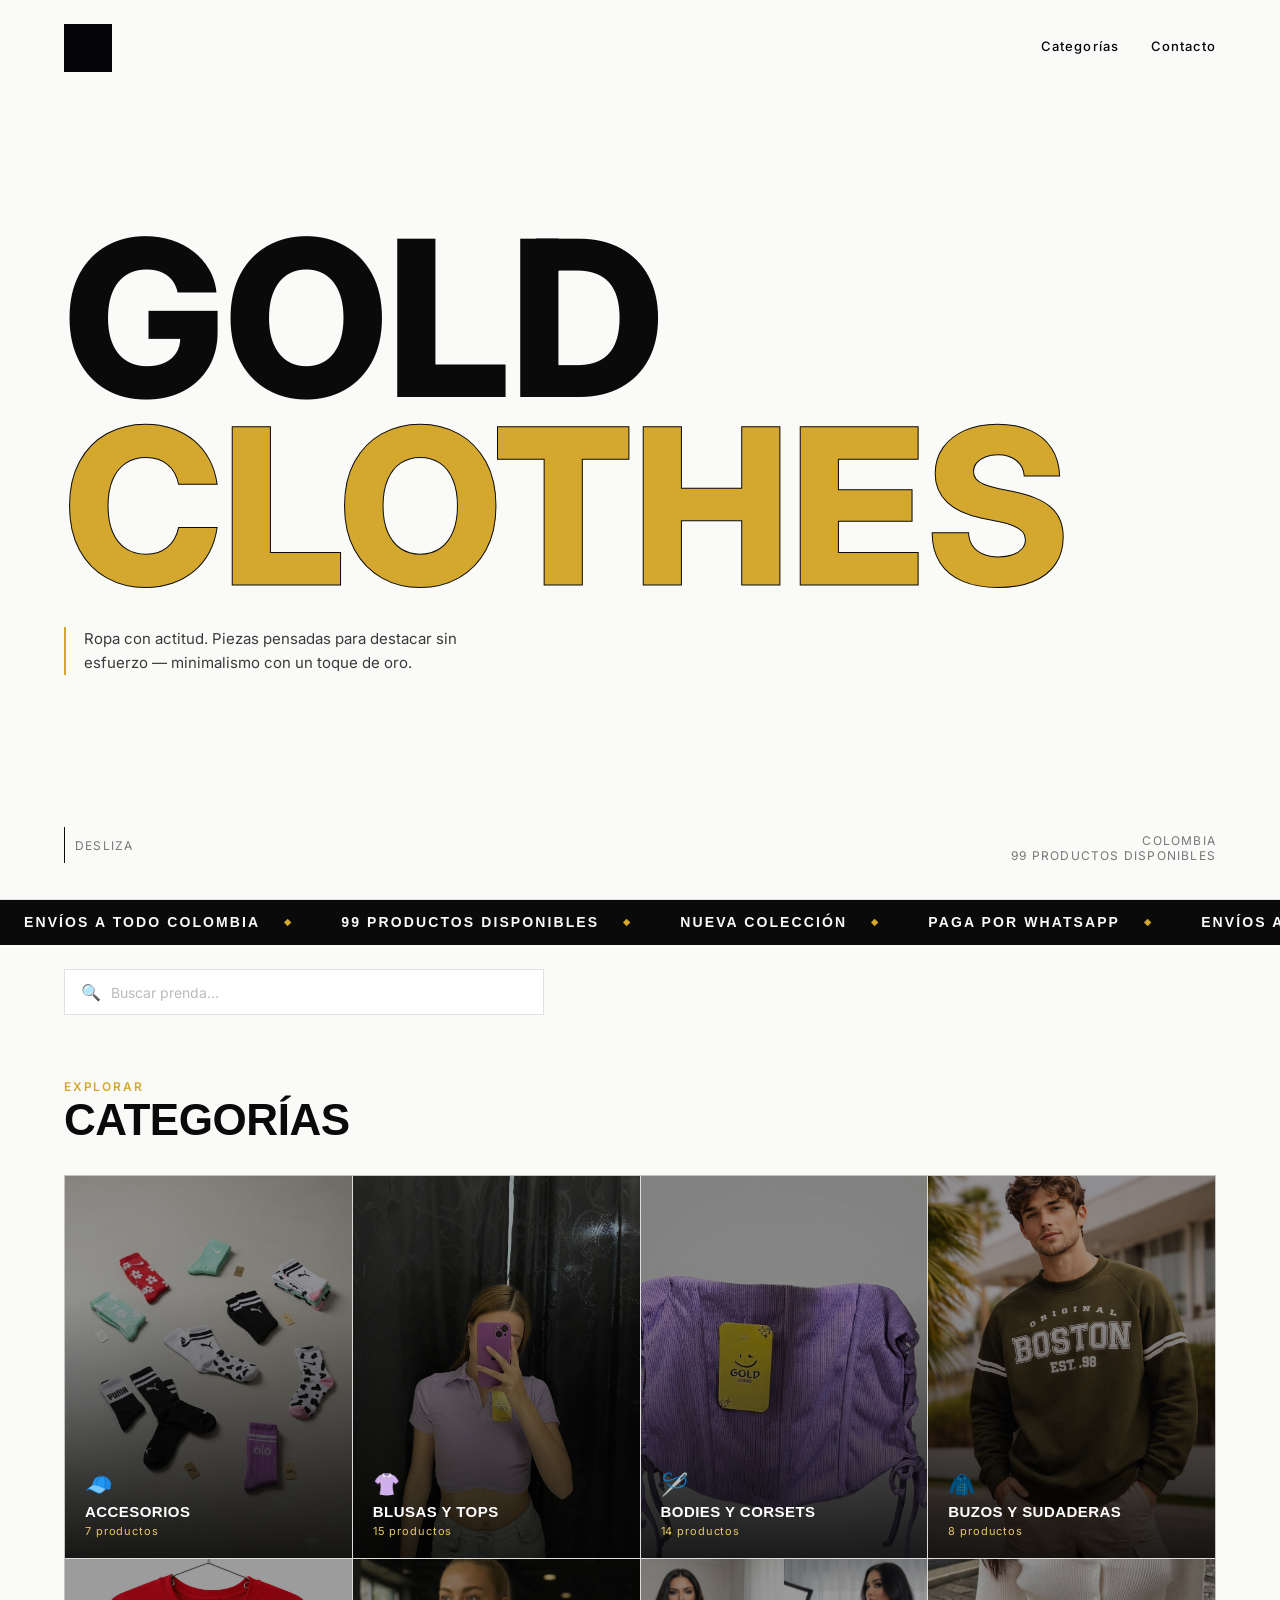
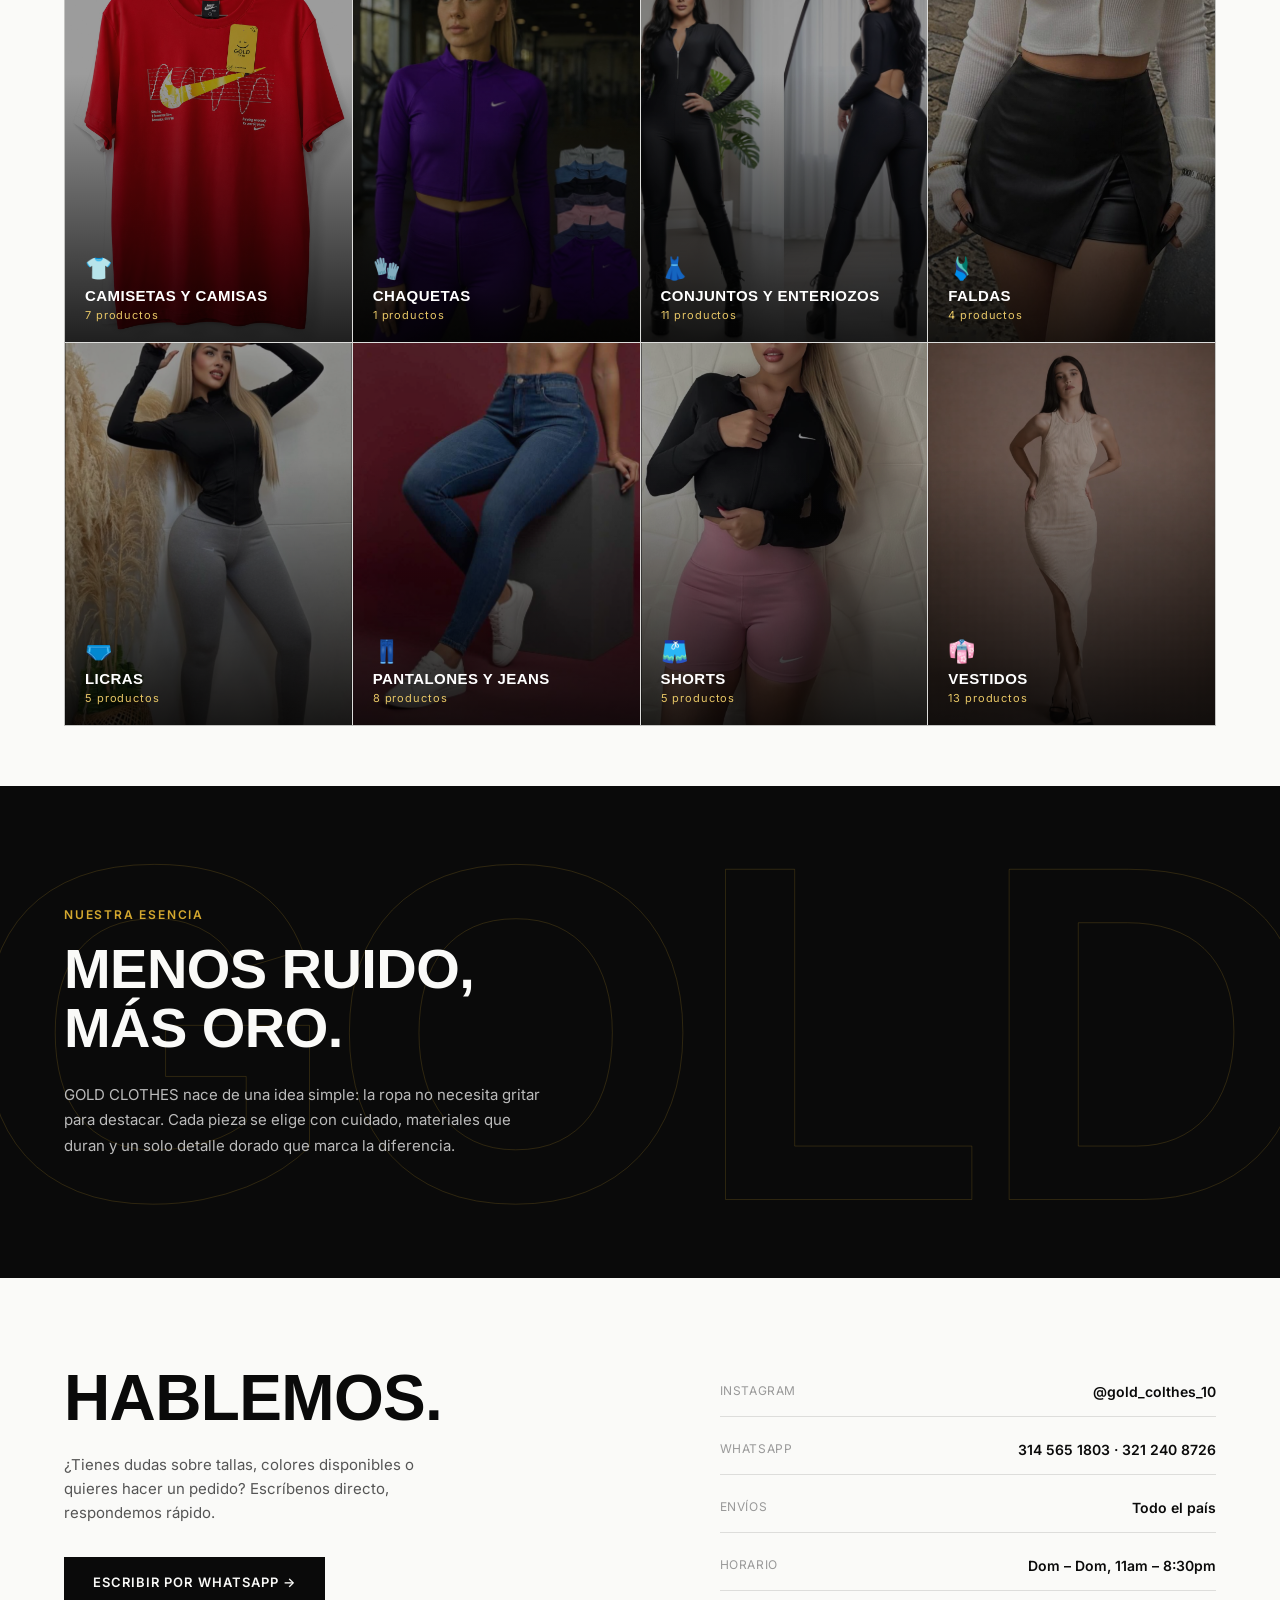
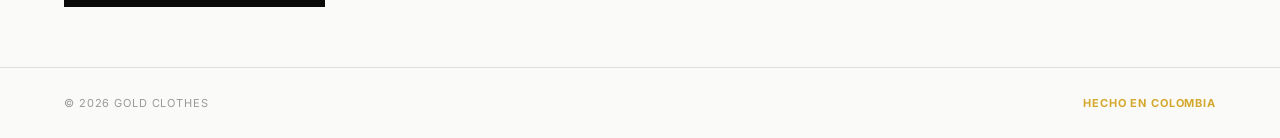
==== commit a38df064: "logo nav + barra de busqueda" ====
--- a/index.html
+++ b/index.html
@@ -12,7 +12,9 @@
 <body>
 
   <nav>
-    <div class="nav-logo">GOLD CLOTHES</div>
+    <a href="#" class="nav-logo">
+      <img src="logo.png" alt="GOLD CLOTHES" class="nav-logo-img">
+    </a>
     <div class="nav-links">
       <a href="#categorias">Categorías</a>
       <a href="#contacto">Contacto</a>
@@ -33,6 +35,16 @@
     <div class="marquee" id="marquee"></div>
   </div>
 
+  <!-- BÚSQUEDA -->
+  <div class="search-wrap">
+    <div class="search-box">
+      <span class="search-icon">🔍</span>
+      <input type="text" id="search-input" placeholder="Buscar prenda...">
+      <button class="search-clear" id="search-clear" style="display:none;">✕</button>
+    </div>
+    <div class="search-results" id="search-results" style="display:none;"></div>
+  </div>
+
   <!-- CATEGORÍAS -->
   <section id="categorias">
     <div class="section-label">
@@ -44,7 +56,7 @@
     <div class="cat-grid" id="cat-grid"></div>
   </section>
 
-  <!-- PRODUCTOS (oculto hasta que se seleccione categoría) -->
+  <!-- PRODUCTOS -->
   <section id="productos" class="products" style="display:none;">
     <div class="section-label">
       <div>
--- a/css/style.css
+++ b/css/style.css
@@ -410,3 +410,164 @@
     margin: 0 6vw 40px;
   }
 }
+
+/* ---------- LIGHTBOX ---------- */
+.lightbox {
+  position: fixed; inset: 0;
+  background: rgba(0,0,0,0.92);
+  z-index: 999;
+  display: flex;
+  align-items: center;
+  justify-content: center;
+  padding: 20px;
+  opacity: 0;
+  pointer-events: none;
+  transition: opacity 0.25s ease;
+}
+.lightbox.active {
+  opacity: 1;
+  pointer-events: all;
+}
+.lightbox-inner {
+  position: relative;
+  max-width: 600px;
+  width: 100%;
+  max-height: 90vh;
+  display: flex;
+  flex-direction: column;
+  align-items: center;
+  gap: 16px;
+}
+.lightbox-img {
+  max-width: 100%;
+  max-height: 75vh;
+  object-fit: contain;
+  border: 1px solid rgba(255,255,255,0.08);
+}
+.lightbox-name {
+  font-family: 'Archivo Expanded', sans-serif;
+  font-size: 14px;
+  font-weight: 700;
+  color: #fff;
+  text-transform: uppercase;
+  letter-spacing: 0.06em;
+  text-align: center;
+}
+.lightbox-price {
+  font-size: 18px;
+  font-weight: 700;
+  color: var(--dorado);
+  font-family: 'Archivo Expanded', sans-serif;
+}
+.lightbox-colors {
+  font-size: 12px;
+  color: #aaa;
+  text-align: center;
+}
+.lightbox-close {
+  position: absolute;
+  top: -40px; right: 0;
+  color: #fff;
+  font-size: 28px;
+  font-weight: 300;
+  cursor: pointer;
+  line-height: 1;
+  opacity: 0.7;
+  transition: opacity 0.2s;
+}
+.lightbox-close:hover { opacity: 1; }
+.lightbox-wa {
+  display: inline-flex; align-items: center; gap: 8px;
+  background: #25D366;
+  color: #fff;
+  padding: 12px 24px;
+  font-size: 13px;
+  font-weight: 600;
+  letter-spacing: 0.06em;
+  border: none;
+  cursor: pointer;
+  transition: background 0.2s;
+  text-decoration: none;
+}
+.lightbox-wa:hover { background: #1ebe5d; }
+
+/* ---------- LOGO NAV ---------- */
+.nav-logo-img {
+  height: 48px;
+  width: auto;
+  display: block;
+  filter: brightness(0) invert(1);
+}
+
+/* ---------- BÚSQUEDA ---------- */
+.search-wrap {
+  padding: 24px 5vw 0;
+  position: relative;
+  z-index: 10;
+}
+.search-box {
+  display: flex;
+  align-items: center;
+  gap: 10px;
+  border: 1px solid var(--linea);
+  padding: 12px 16px;
+  background: #fff;
+  max-width: 480px;
+}
+.search-icon { font-size: 16px; color: #999; }
+.search-box input {
+  flex: 1;
+  border: none;
+  outline: none;
+  font-size: 14px;
+  font-family: 'Inter', sans-serif;
+  background: transparent;
+  color: var(--negro);
+}
+.search-box input::placeholder { color: #bbb; }
+.search-clear {
+  font-size: 14px;
+  color: #999;
+  cursor: pointer;
+  padding: 0 4px;
+}
+.search-clear:hover { color: var(--negro); }
+.search-results {
+  position: absolute;
+  top: 100%;
+  left: 5vw;
+  right: 5vw;
+  max-width: 480px;
+  background: #fff;
+  border: 1px solid var(--linea);
+  border-top: none;
+  max-height: 320px;
+  overflow-y: auto;
+  box-shadow: 0 8px 24px rgba(0,0,0,0.1);
+}
+.search-item {
+  display: flex;
+  align-items: center;
+  gap: 12px;
+  padding: 10px 14px;
+  cursor: pointer;
+  border-bottom: 1px solid var(--linea);
+  transition: background 0.15s;
+}
+.search-item:hover { background: #fff8e6; }
+.search-item img {
+  width: 44px; height: 44px;
+  object-fit: cover;
+  background: #eee;
+}
+.search-item-info { flex: 1; }
+.search-item-name { font-size: 13px; font-weight: 600; }
+.search-item-cat { font-size: 11px; color: #999; }
+.search-item-price { font-size: 13px; font-weight: 700; color: var(--dorado); font-family: 'Archivo Expanded', sans-serif; }
+.search-empty { padding: 16px; font-size: 13px; color: #999; text-align: center; }
+
+@media (max-width: 860px) {
+  .search-wrap { padding: 20px 6vw 0; }
+  .search-results { left: 6vw; right: 6vw; }
+  .nav-logo-img { height: 38px; }
+}
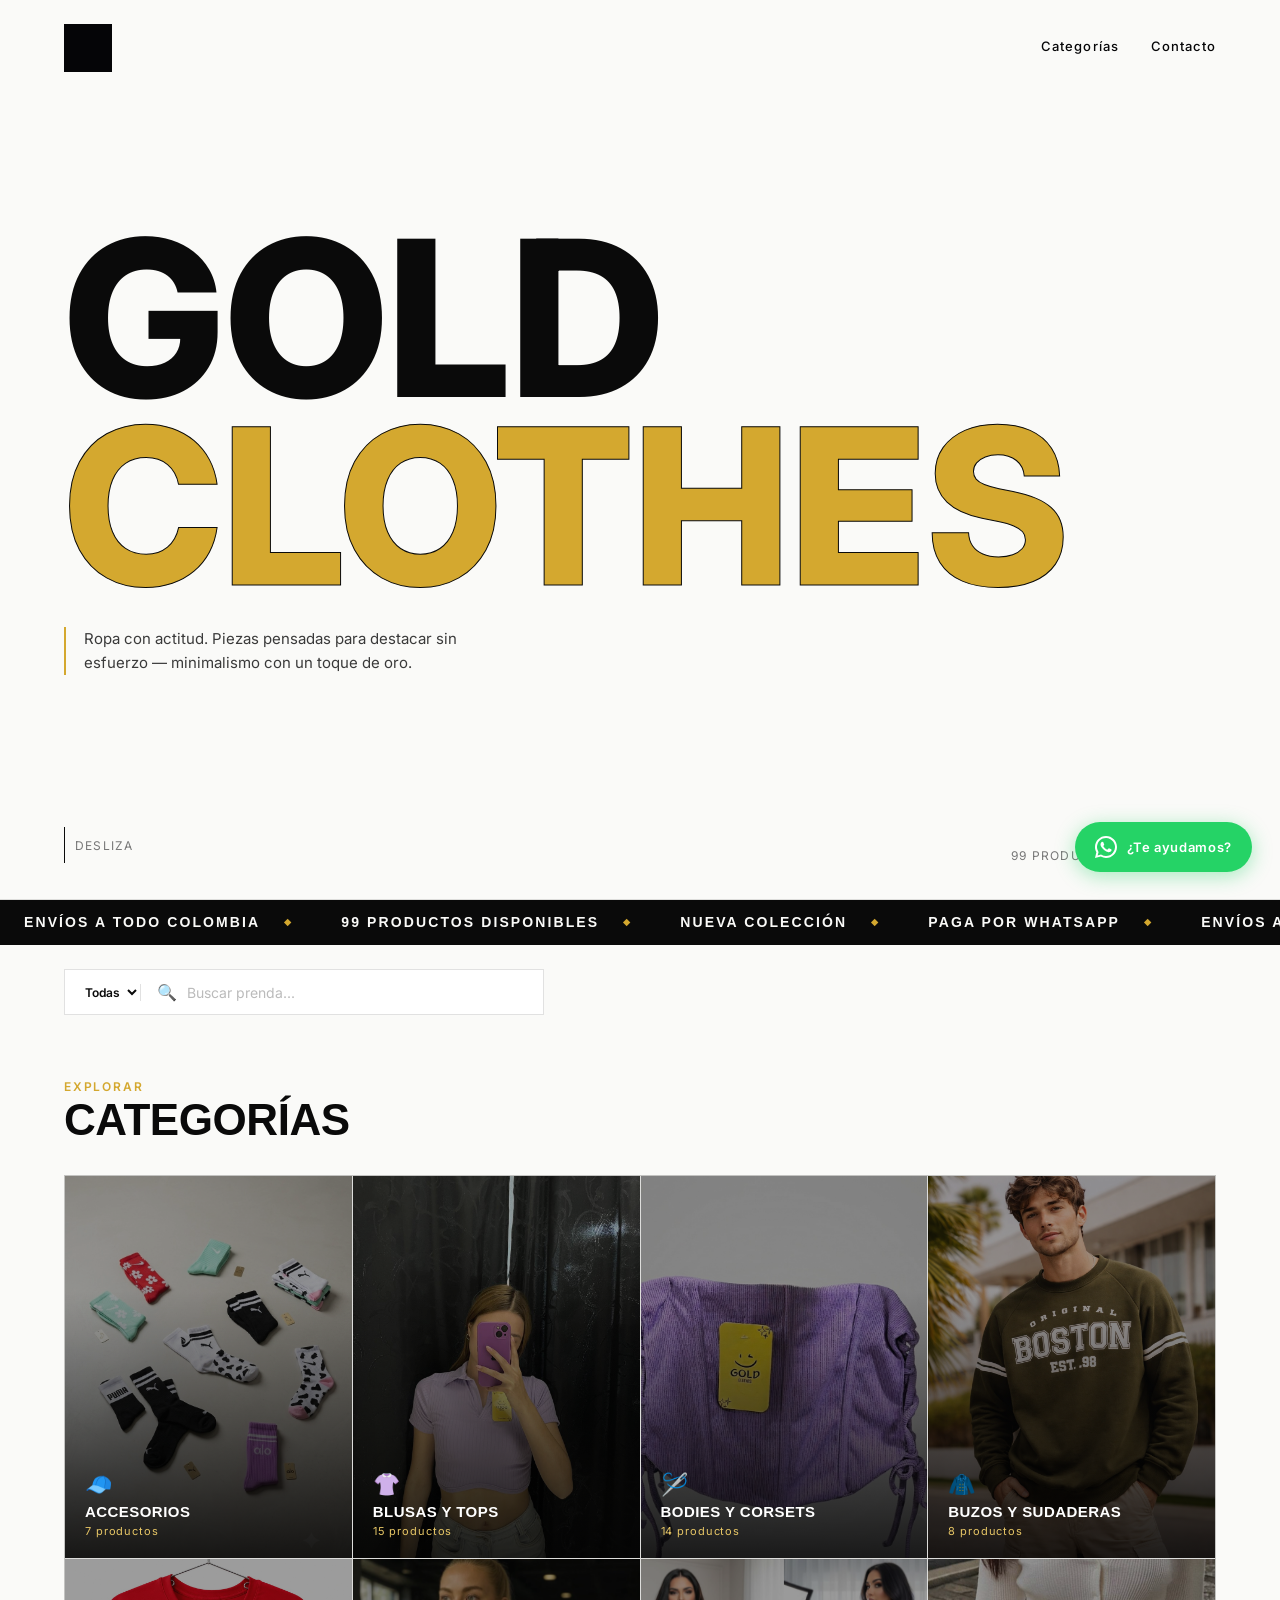
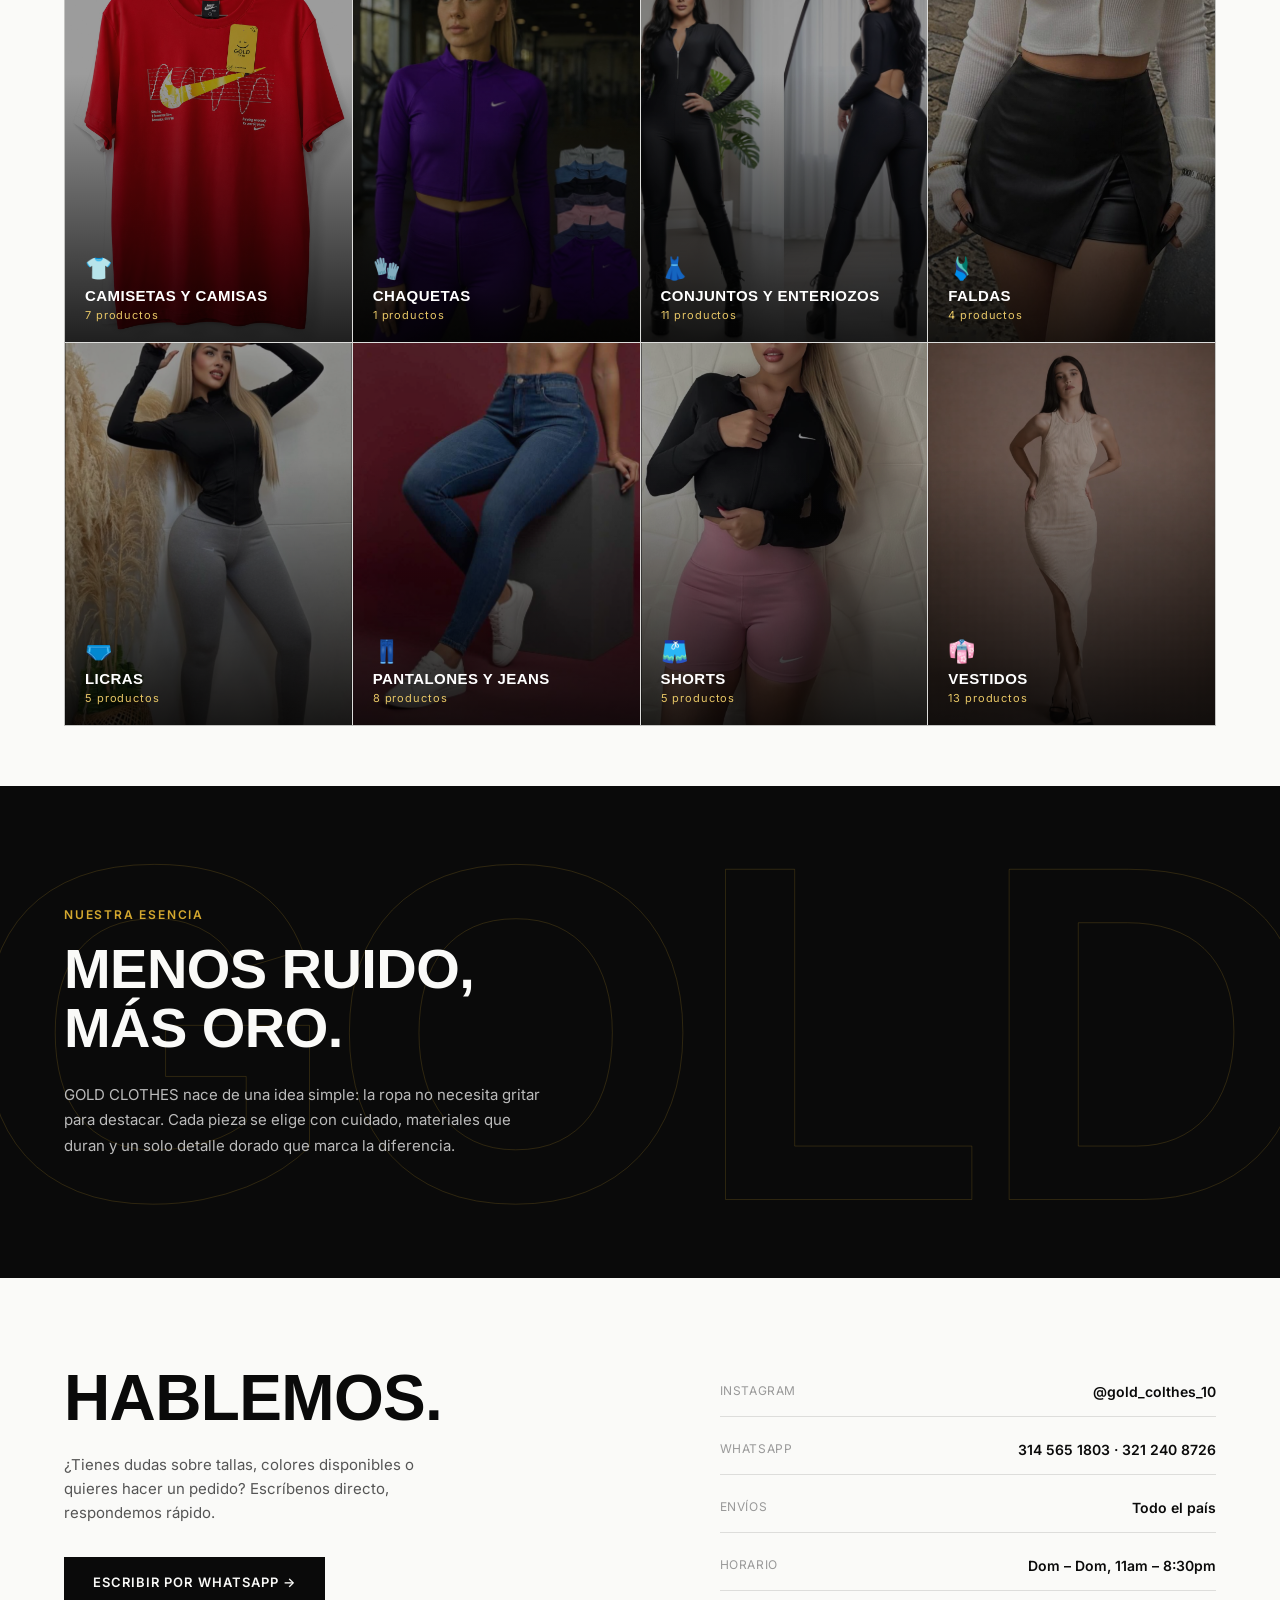
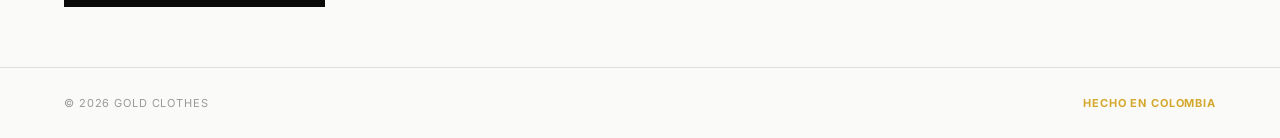
==== commit 8b55f478: "boton whatsapp flotante" ====
--- a/index.html
+++ b/index.html
@@ -38,6 +38,7 @@
   <!-- BÚSQUEDA -->
   <div class="search-wrap">
     <div class="search-box">
+      <select id="cat-select" class="search-select"><option value="">Todas</option></select>
       <span class="search-icon">🔍</span>
       <input type="text" id="search-input" placeholder="Buscar prenda...">
       <button class="search-clear" id="search-clear" style="display:none;">✕</button>
@@ -113,6 +114,12 @@
     <span class="dorado">HECHO EN COLOMBIA</span>
   </footer>
 
+  <!-- WHATSAPP FLOTANTE -->
+  <a class="wa-float" href="https://wa.me/573145651803" target="_blank" rel="noopener">
+    <svg viewBox="0 0 24 24" xmlns="http://www.w3.org/2000/svg"><path d="M17.472 14.382c-.297-.149-1.758-.867-2.03-.967-.273-.099-.471-.148-.67.15-.197.297-.767.966-.94 1.164-.173.199-.347.223-.644.075-.297-.15-1.255-.463-2.39-1.475-.883-.788-1.48-1.761-1.653-2.059-.173-.297-.018-.458.13-.606.134-.133.298-.347.446-.52.149-.174.198-.298.298-.497.099-.198.05-.371-.025-.52-.075-.149-.669-1.612-.916-2.207-.242-.579-.487-.5-.669-.51-.173-.008-.371-.01-.57-.01-.198 0-.52.074-.792.372-.272.297-1.04 1.016-1.04 2.479 0 1.462 1.065 2.875 1.213 3.074.149.198 2.096 3.2 5.077 4.487.709.306 1.262.489 1.694.625.712.227 1.36.195 1.871.118.571-.085 1.758-.719 2.006-1.413.248-.694.248-1.289.173-1.413-.074-.124-.272-.198-.57-.347z"/><path d="M12 0C5.373 0 0 5.373 0 12c0 2.117.549 4.107 1.51 5.833L0 24l6.335-1.652A11.954 11.954 0 0012 24c6.627 0 12-5.373 12-12S18.627 0 12 0zm0 21.818a9.818 9.818 0 01-5.006-1.374l-.36-.214-3.732.978.995-3.641-.235-.374A9.818 9.818 0 1112 21.818z"/></svg>
+    <span>¿Te ayudamos?</span>
+  </a>
+
   <script src="js/products.js"></script>
   <script src="js/app.js"></script>
 
--- a/css/style.css
+++ b/css/style.css
@@ -571,3 +571,54 @@
   .search-results { left: 6vw; right: 6vw; }
   .nav-logo-img { height: 38px; }
 }
+
+/* ---------- SELECT CATEGORÍA EN BÚSQUEDA ---------- */
+.search-select {
+  border: none;
+  outline: none;
+  font-family: 'Inter', sans-serif;
+  font-size: 12px;
+  font-weight: 600;
+  color: var(--negro);
+  background: transparent;
+  cursor: pointer;
+  padding-right: 4px;
+  border-right: 1px solid var(--linea);
+  margin-right: 6px;
+  max-width: 140px;
+}
+
+/* ---------- WHATSAPP FLOTANTE ---------- */
+.wa-float {
+  position: fixed;
+  bottom: 28px;
+  right: 28px;
+  z-index: 998;
+  display: flex;
+  align-items: center;
+  gap: 10px;
+  background: #25D366;
+  color: #fff;
+  padding: 14px 20px;
+  border-radius: 50px;
+  font-size: 13px;
+  font-weight: 600;
+  letter-spacing: 0.05em;
+  text-decoration: none;
+  box-shadow: 0 4px 20px rgba(37,211,102,0.4);
+  transition: transform 0.2s, box-shadow 0.2s;
+}
+.wa-float:hover {
+  transform: translateY(-3px);
+  box-shadow: 0 8px 28px rgba(37,211,102,0.5);
+}
+.wa-float svg {
+  width: 22px;
+  height: 22px;
+  fill: #fff;
+  flex-shrink: 0;
+}
+@media (max-width: 860px) {
+  .wa-float { bottom: 20px; right: 20px; padding: 13px 16px; }
+  .wa-float span { display: none; }
+}
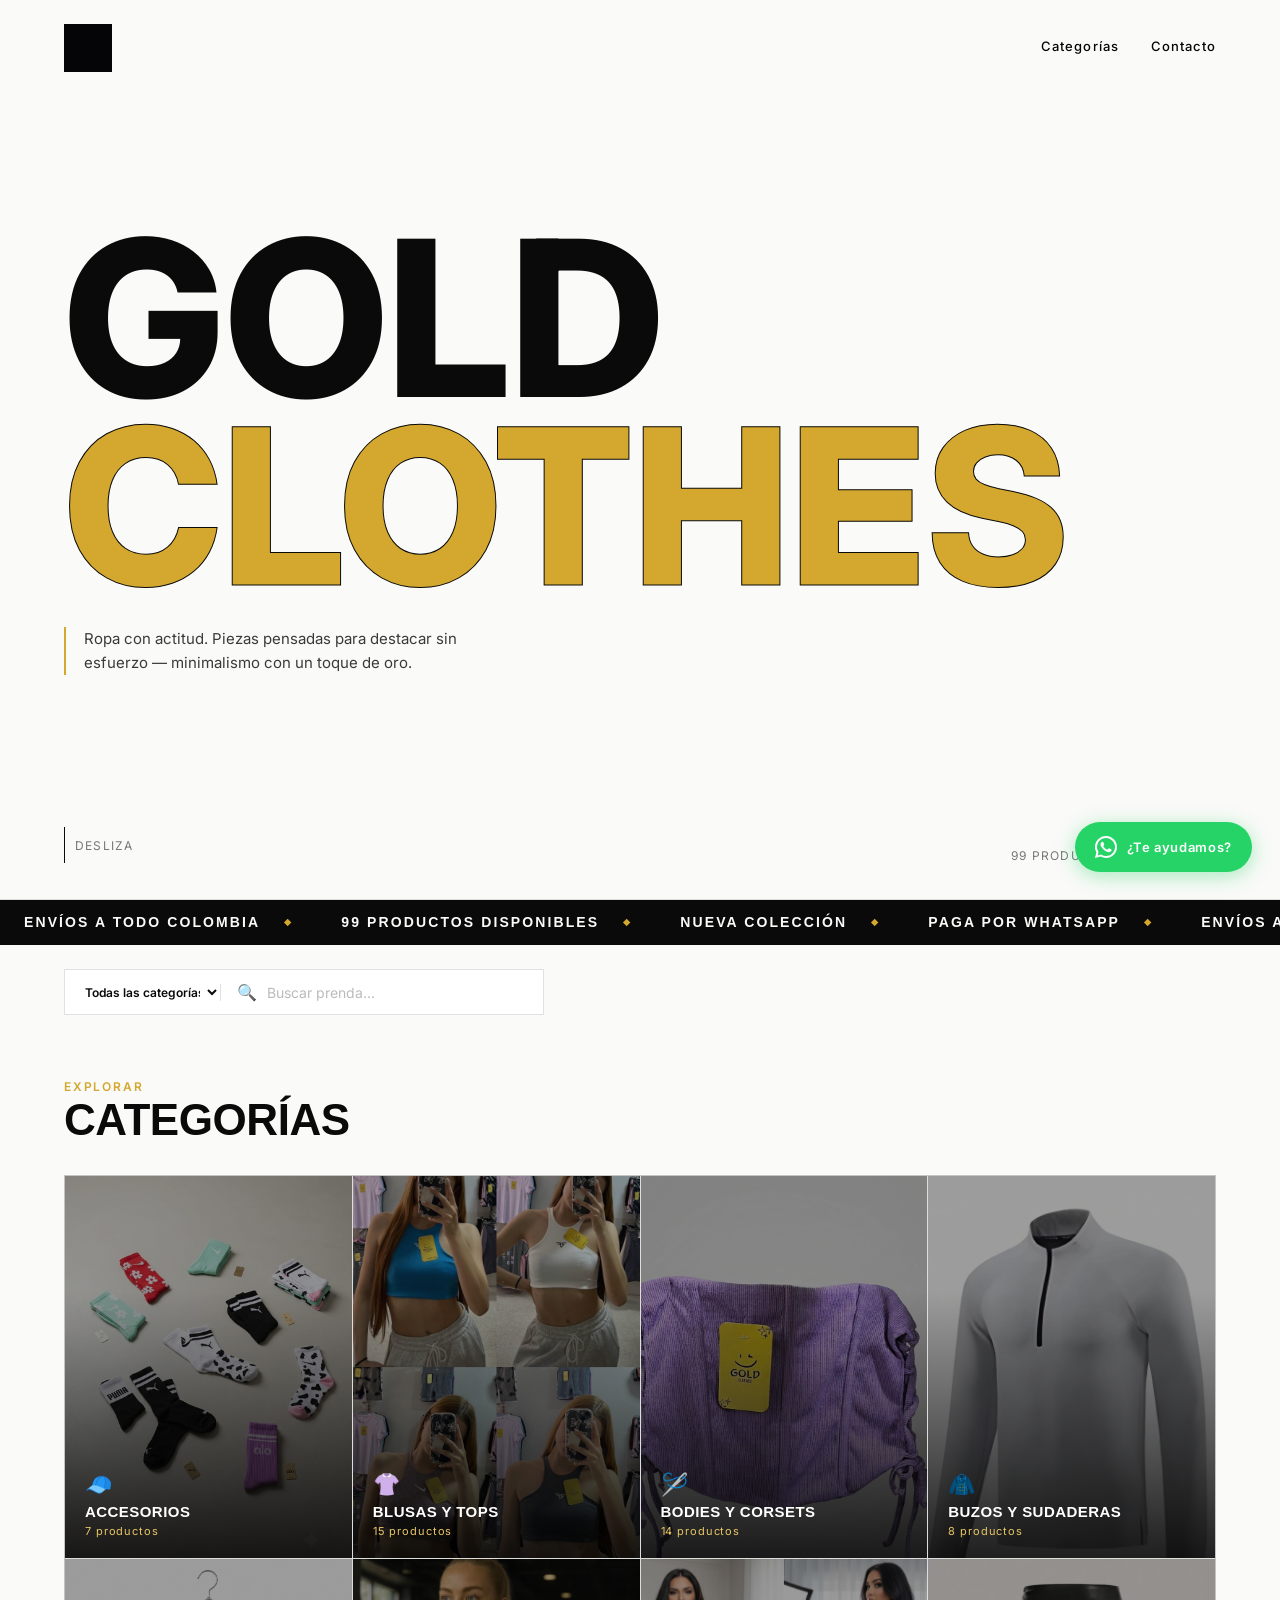
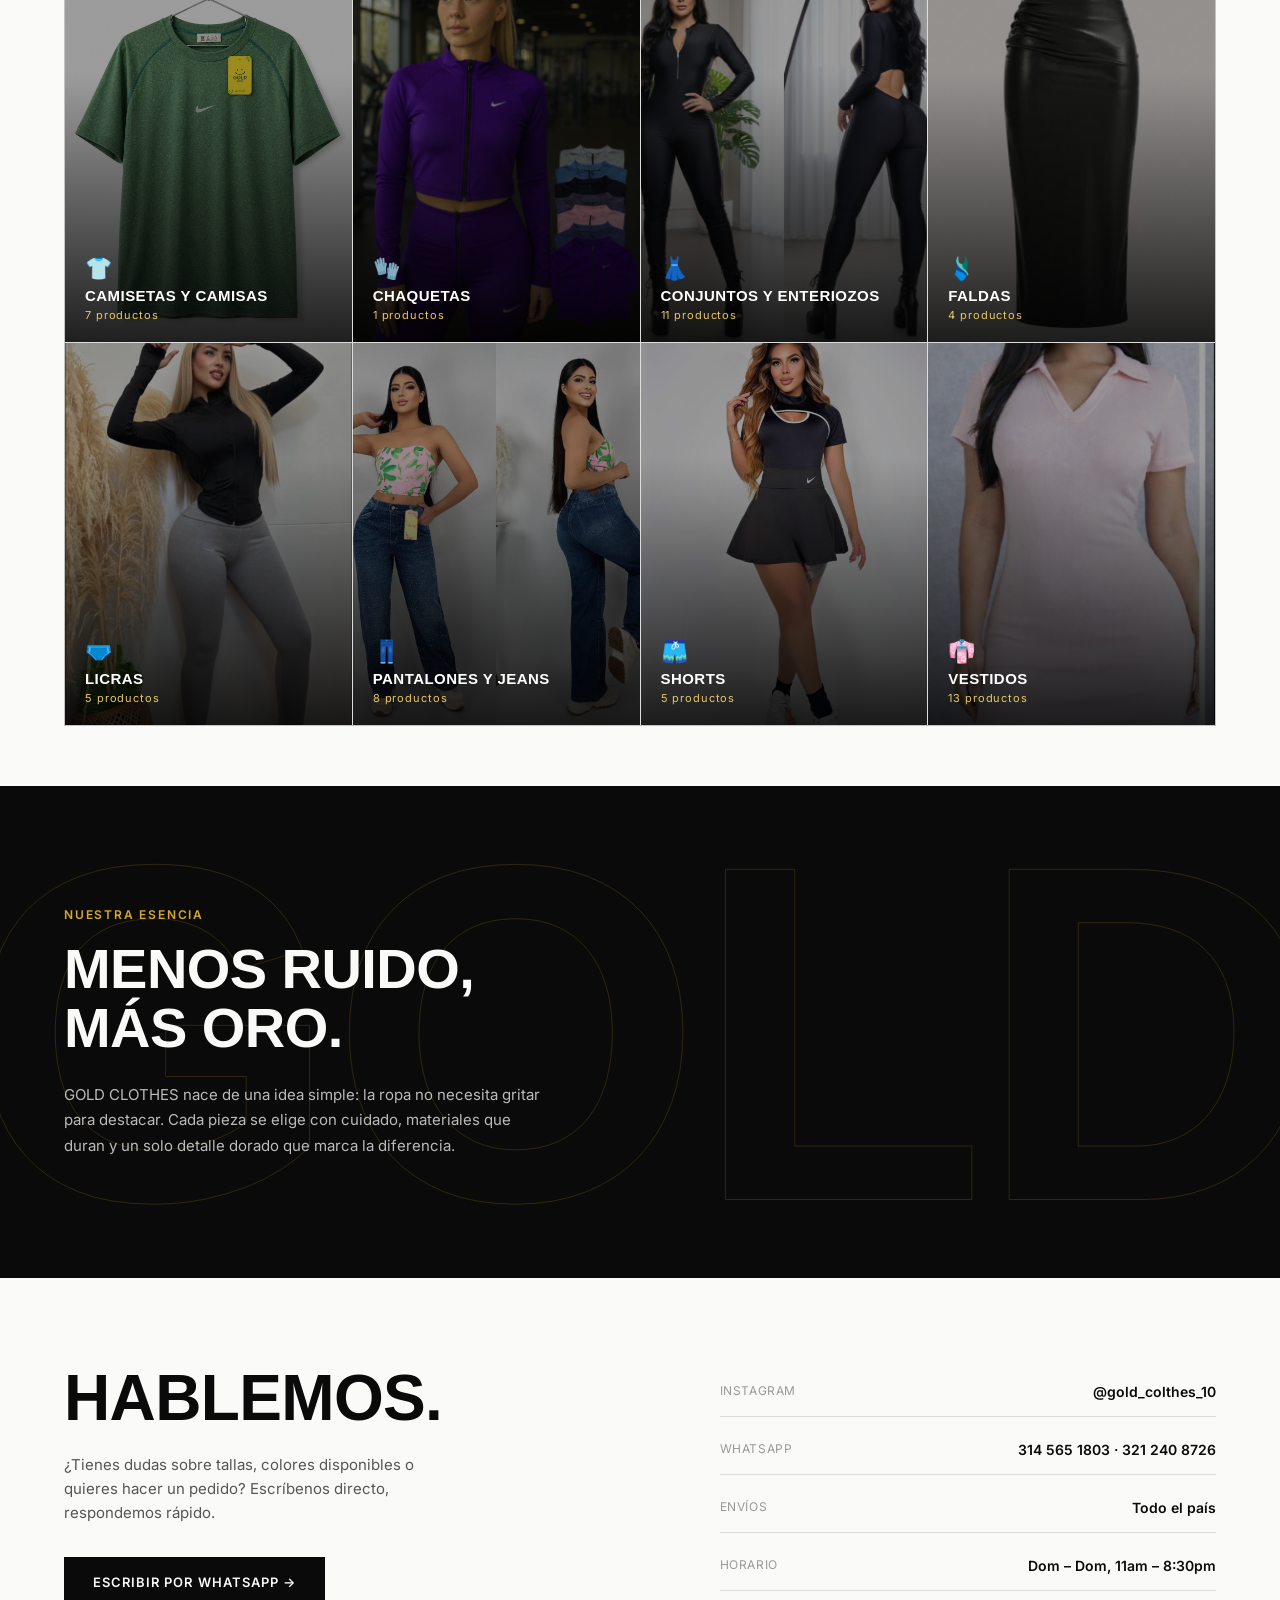
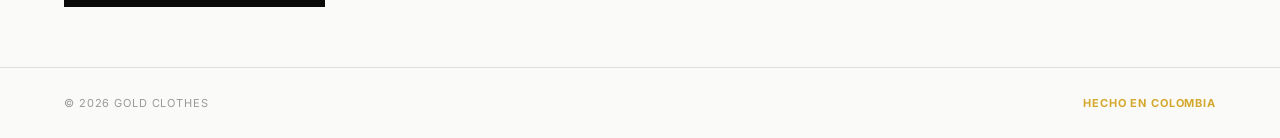
==== commit 036302fc: "ordenar por precio" ====
--- a/index.html
+++ b/index.html
@@ -66,6 +66,11 @@
       </div>
       <div style="display:flex;align-items:center;gap:16px;">
         <span class="count" id="result-count"></span>
+      <select id="sort-select" class="sort-select">
+        <option value="">Ordenar</option>
+        <option value="asc">Precio: menor a mayor</option>
+        <option value="desc">Precio: mayor a menor</option>
+      </select>
         <button class="back-btn" id="back-btn">← Volver</button>
       </div>
     </div>
--- a/css/style.css
+++ b/css/style.css
@@ -622,3 +622,18 @@
   .wa-float { bottom: 20px; right: 20px; padding: 13px 16px; }
   .wa-float span { display: none; }
 }
+
+/* ---------- ORDENAR ---------- */
+.sort-select {
+  border: 1px solid var(--linea);
+  outline: none;
+  font-family: 'Inter', sans-serif;
+  font-size: 12px;
+  font-weight: 600;
+  color: var(--negro);
+  background: var(--blanco);
+  cursor: pointer;
+  padding: 7px 12px;
+  transition: border-color 0.2s;
+}
+.sort-select:hover { border-color: var(--dorado); }
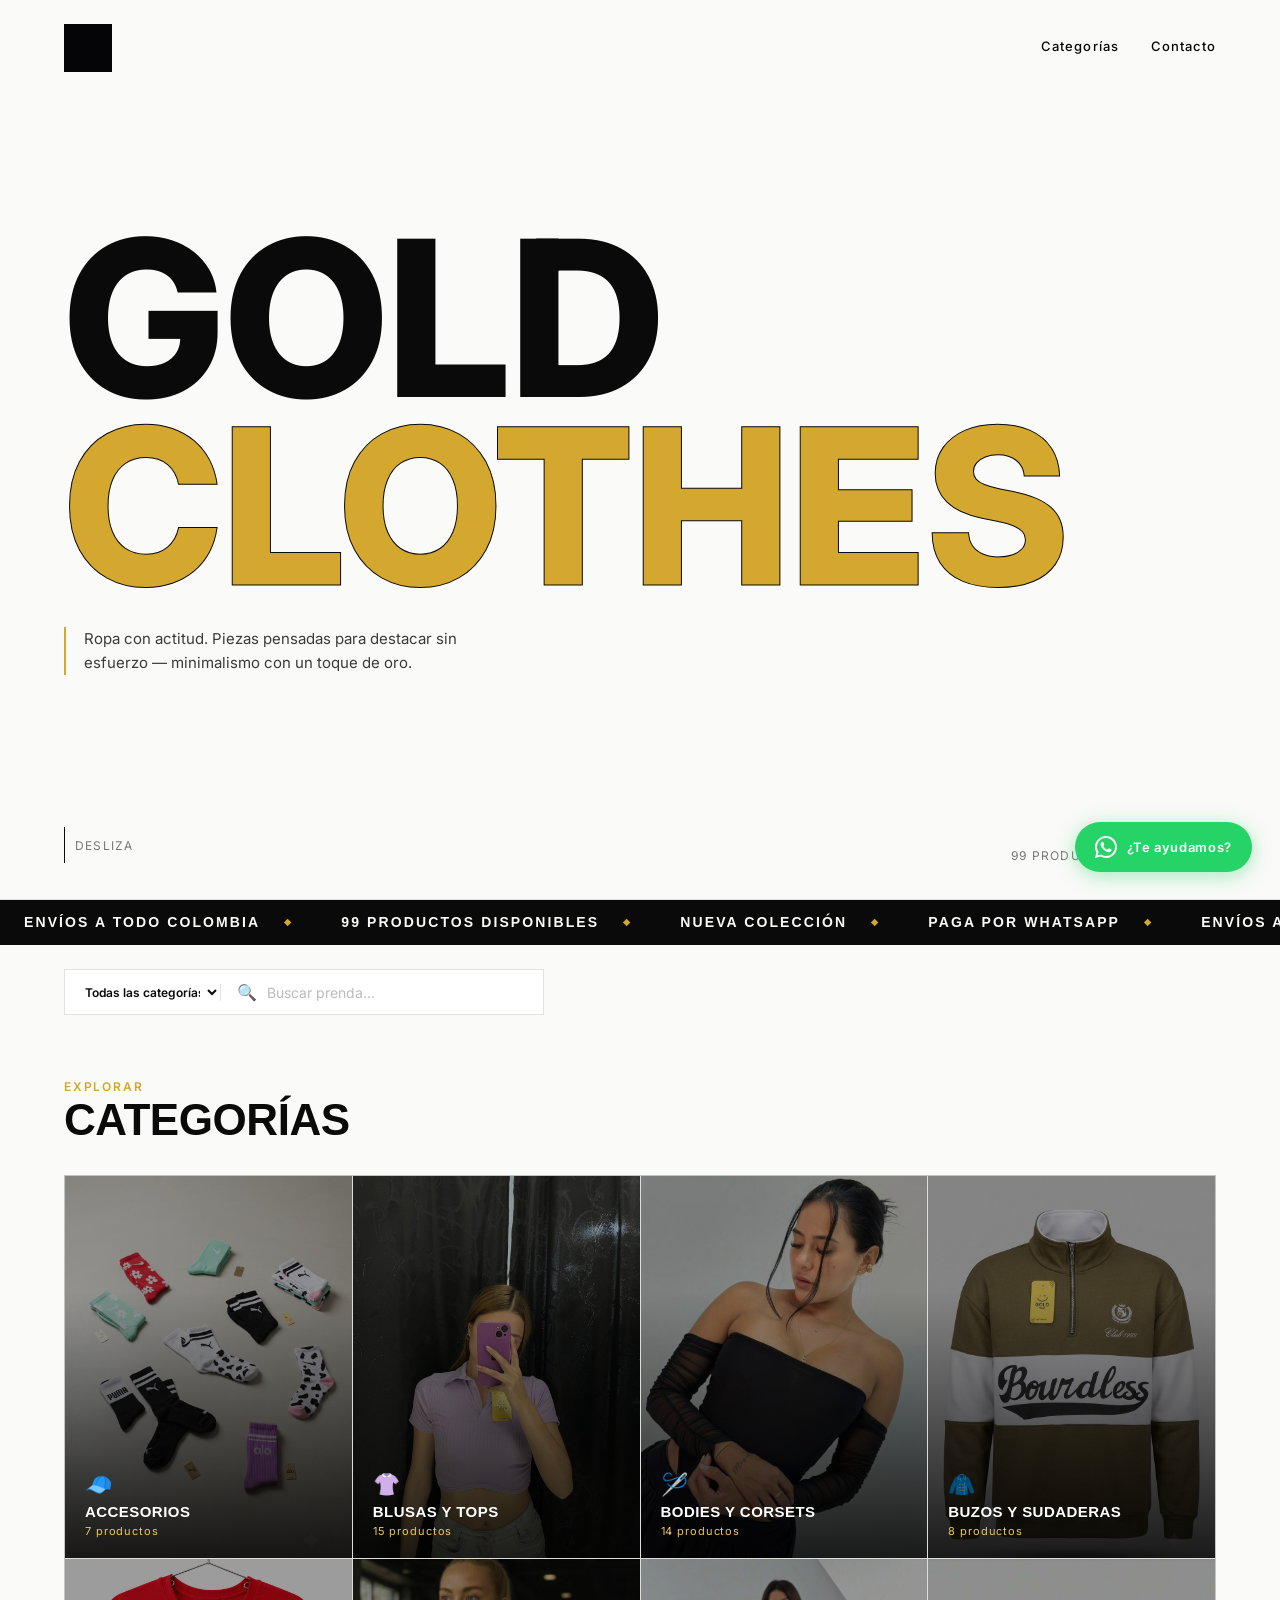
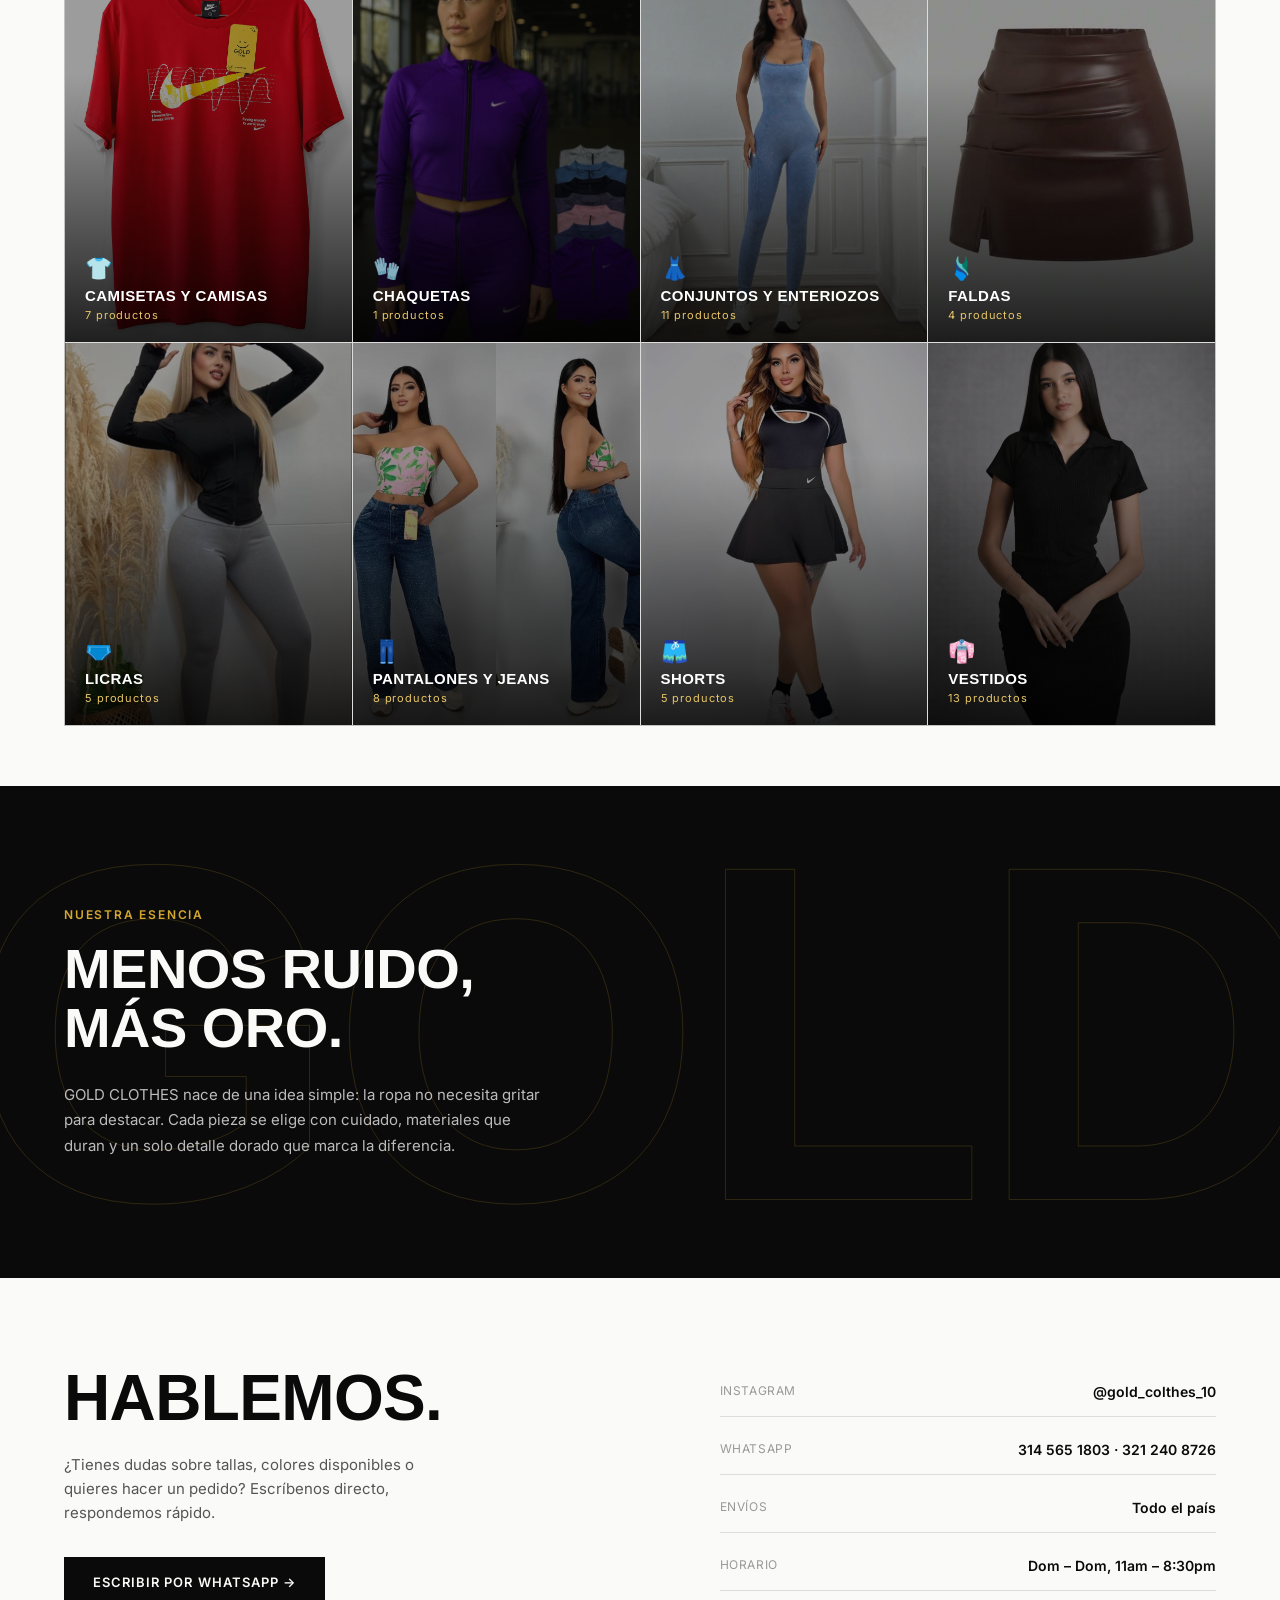
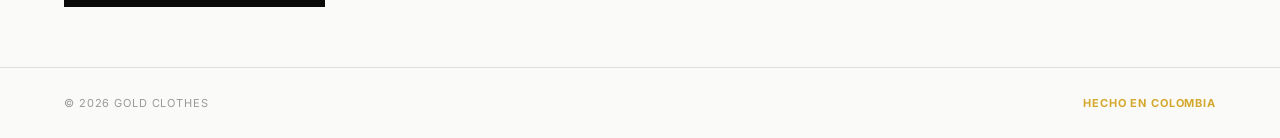
==== commit 4b0cffef: "fuente boogaloo en hero" ====
--- a/index.html
+++ b/index.html
@@ -6,7 +6,7 @@
   <title>GOLD CLOTHES</title>
   <link rel="preconnect" href="https://fonts.googleapis.com">
   <link rel="preconnect" href="https://fonts.gstatic.com" crossorigin>
-  <link href="https://fonts.googleapis.com/css2?family=Archivo+Expanded:wght@600;700;800&family=Inter:wght@400;500;600&display=swap" rel="stylesheet">
+  <link href="https://fonts.googleapis.com/css2?family=Boogaloo&family=Archivo+Expanded:wght@600;700;800&family=Inter:wght@400;500;600&display=swap" rel="stylesheet">
   <link rel="stylesheet" href="css/style.css">
 </head>
 <body>
